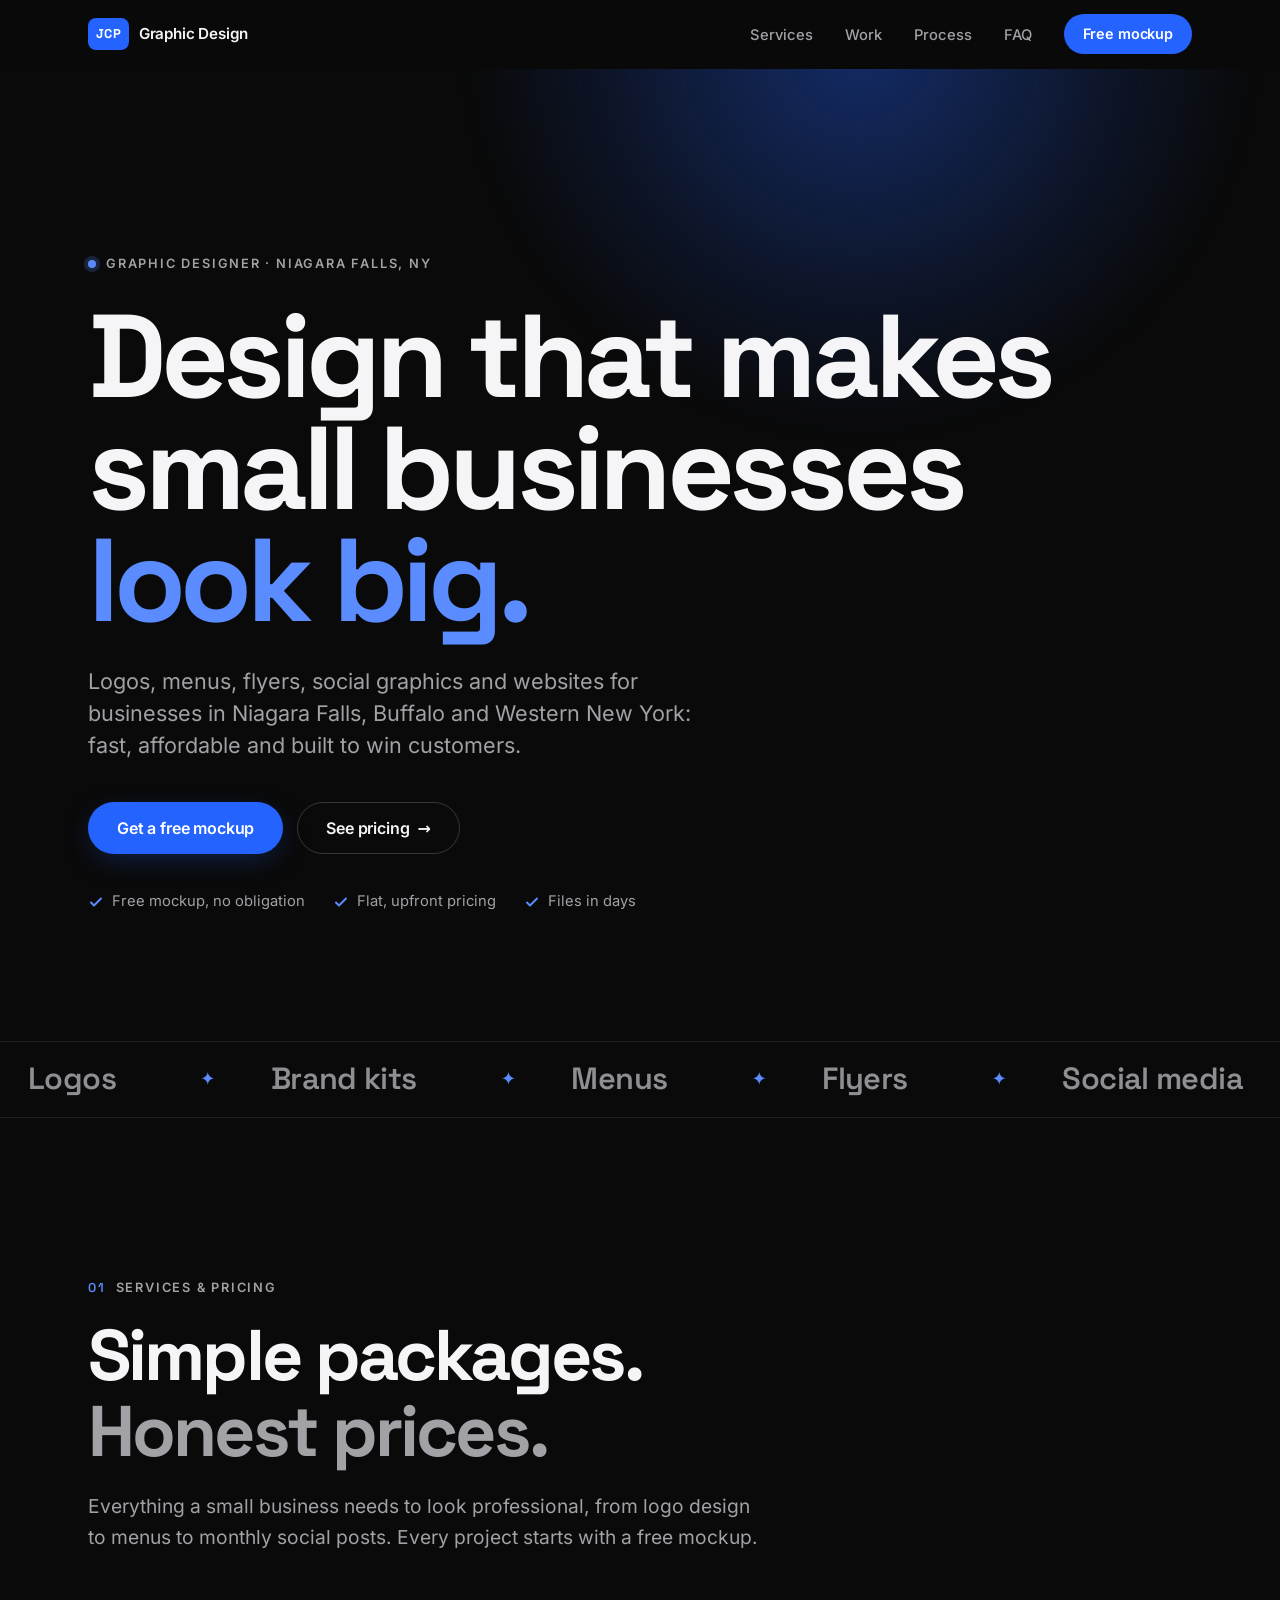
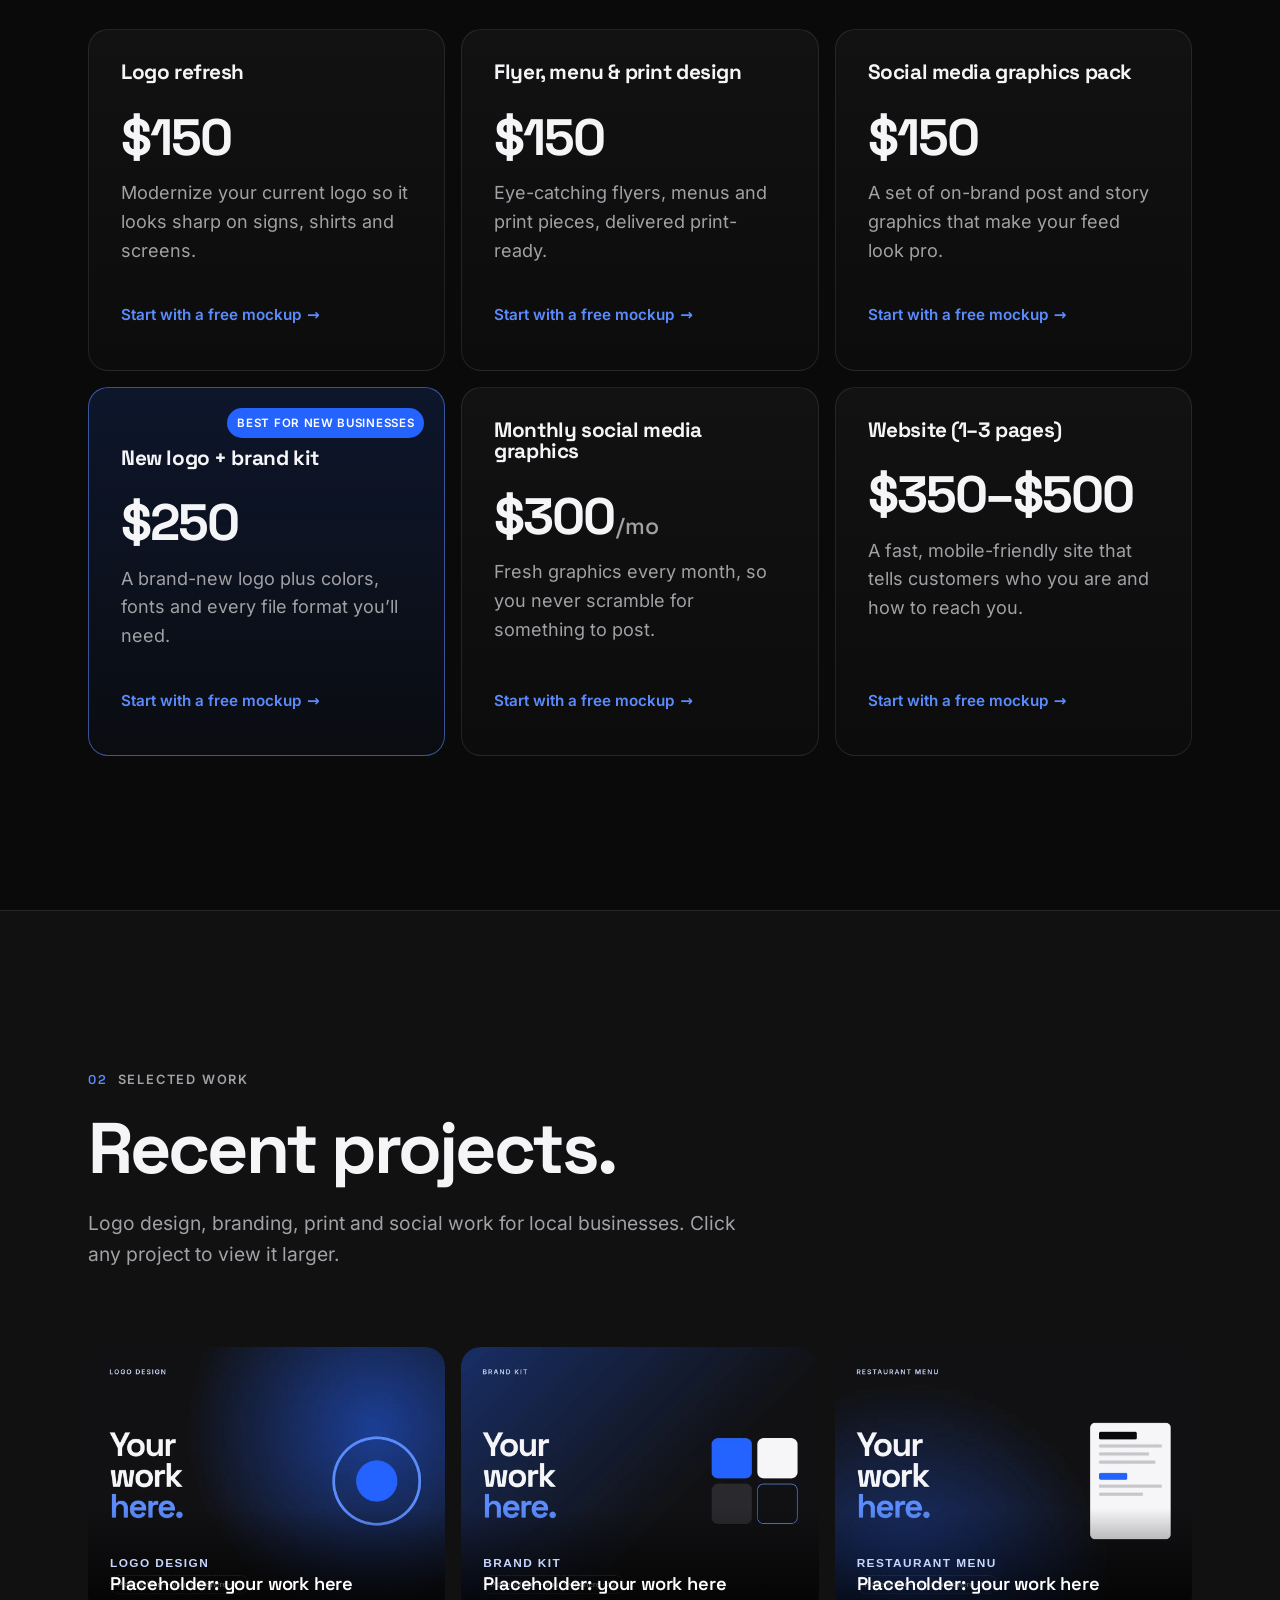
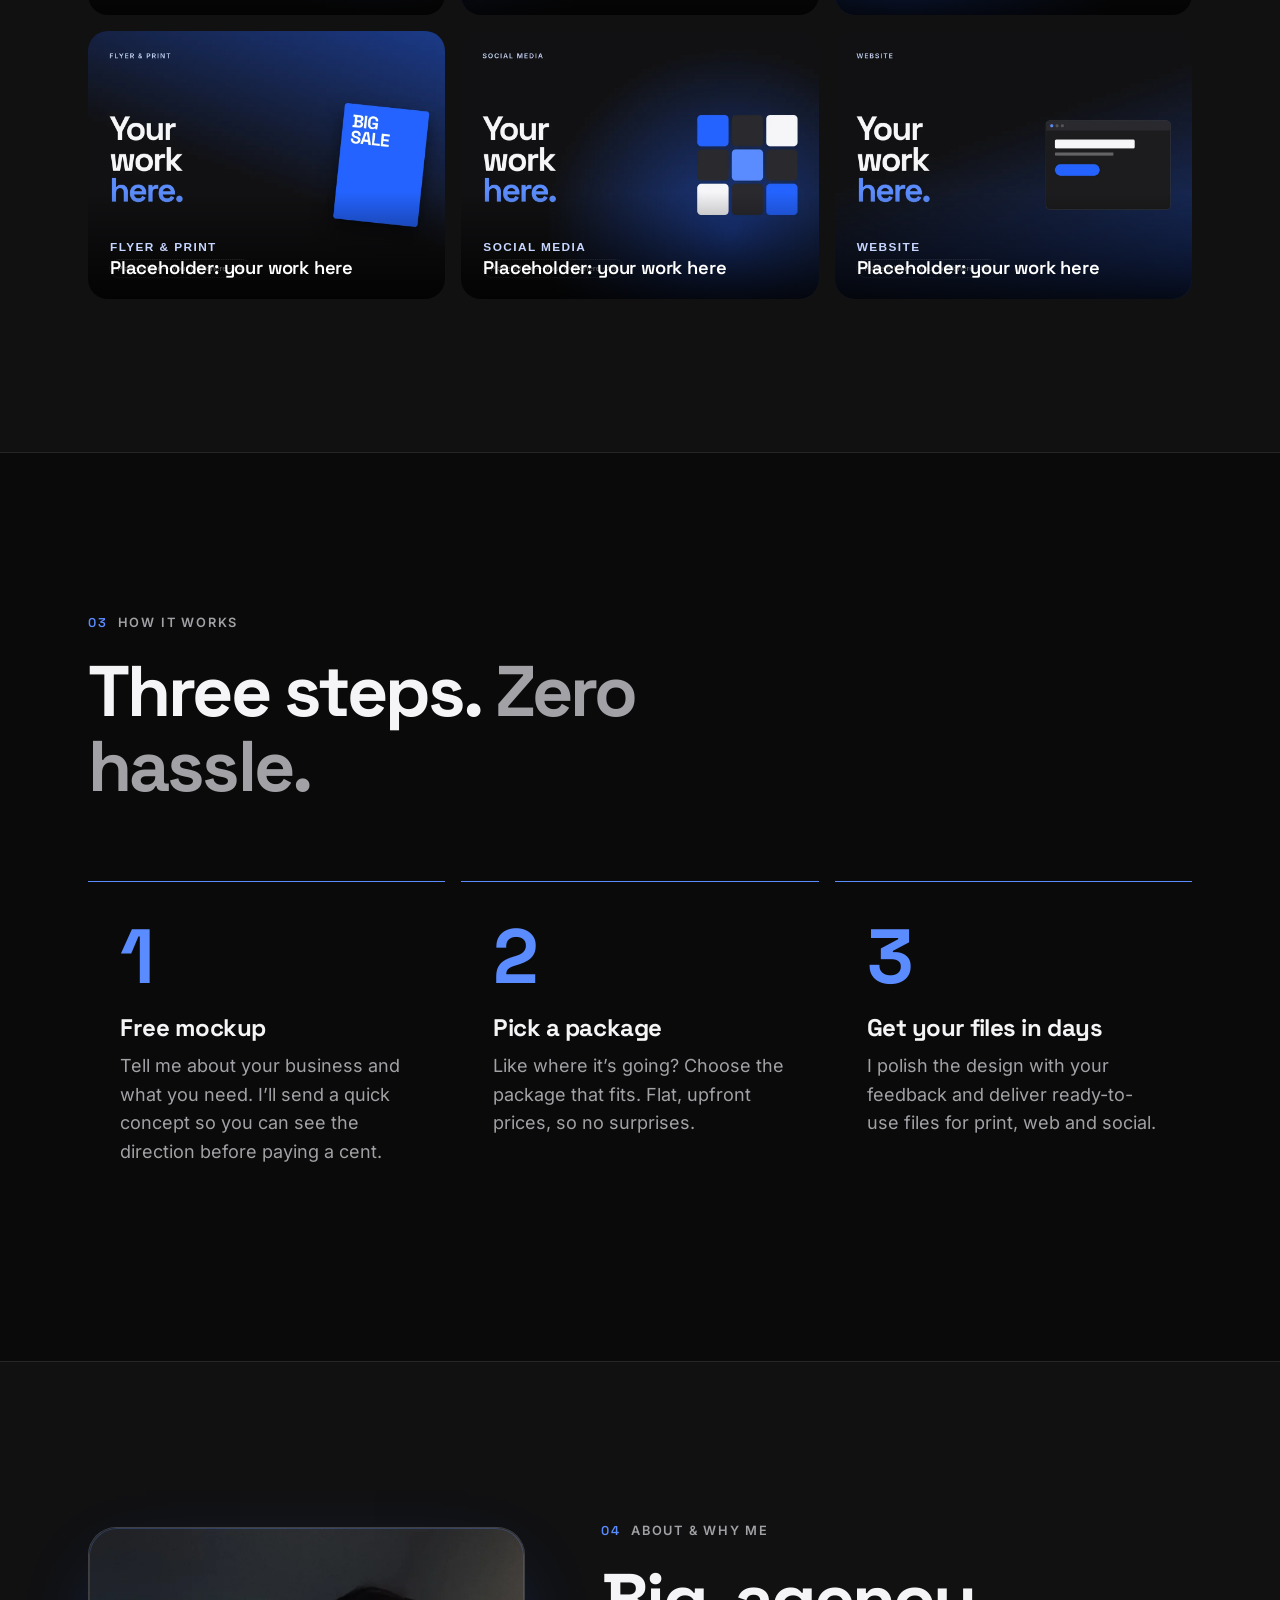
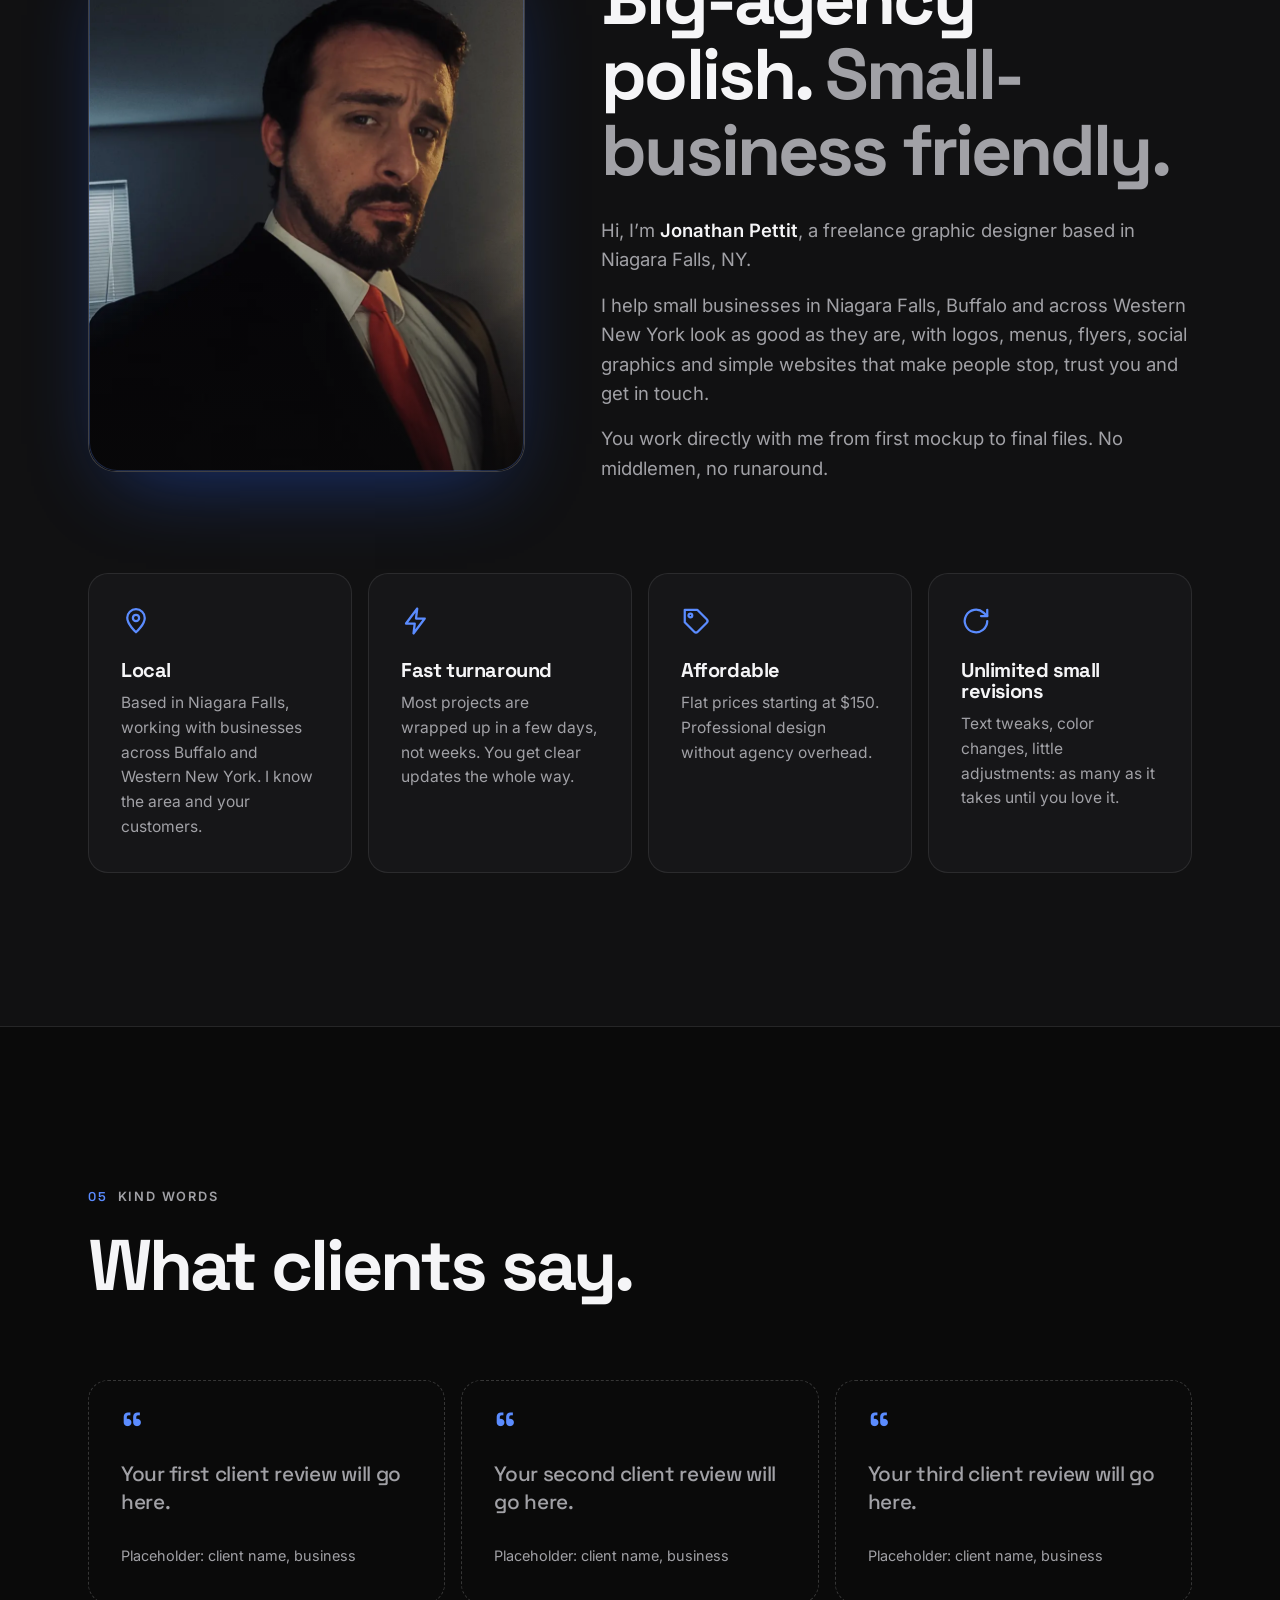
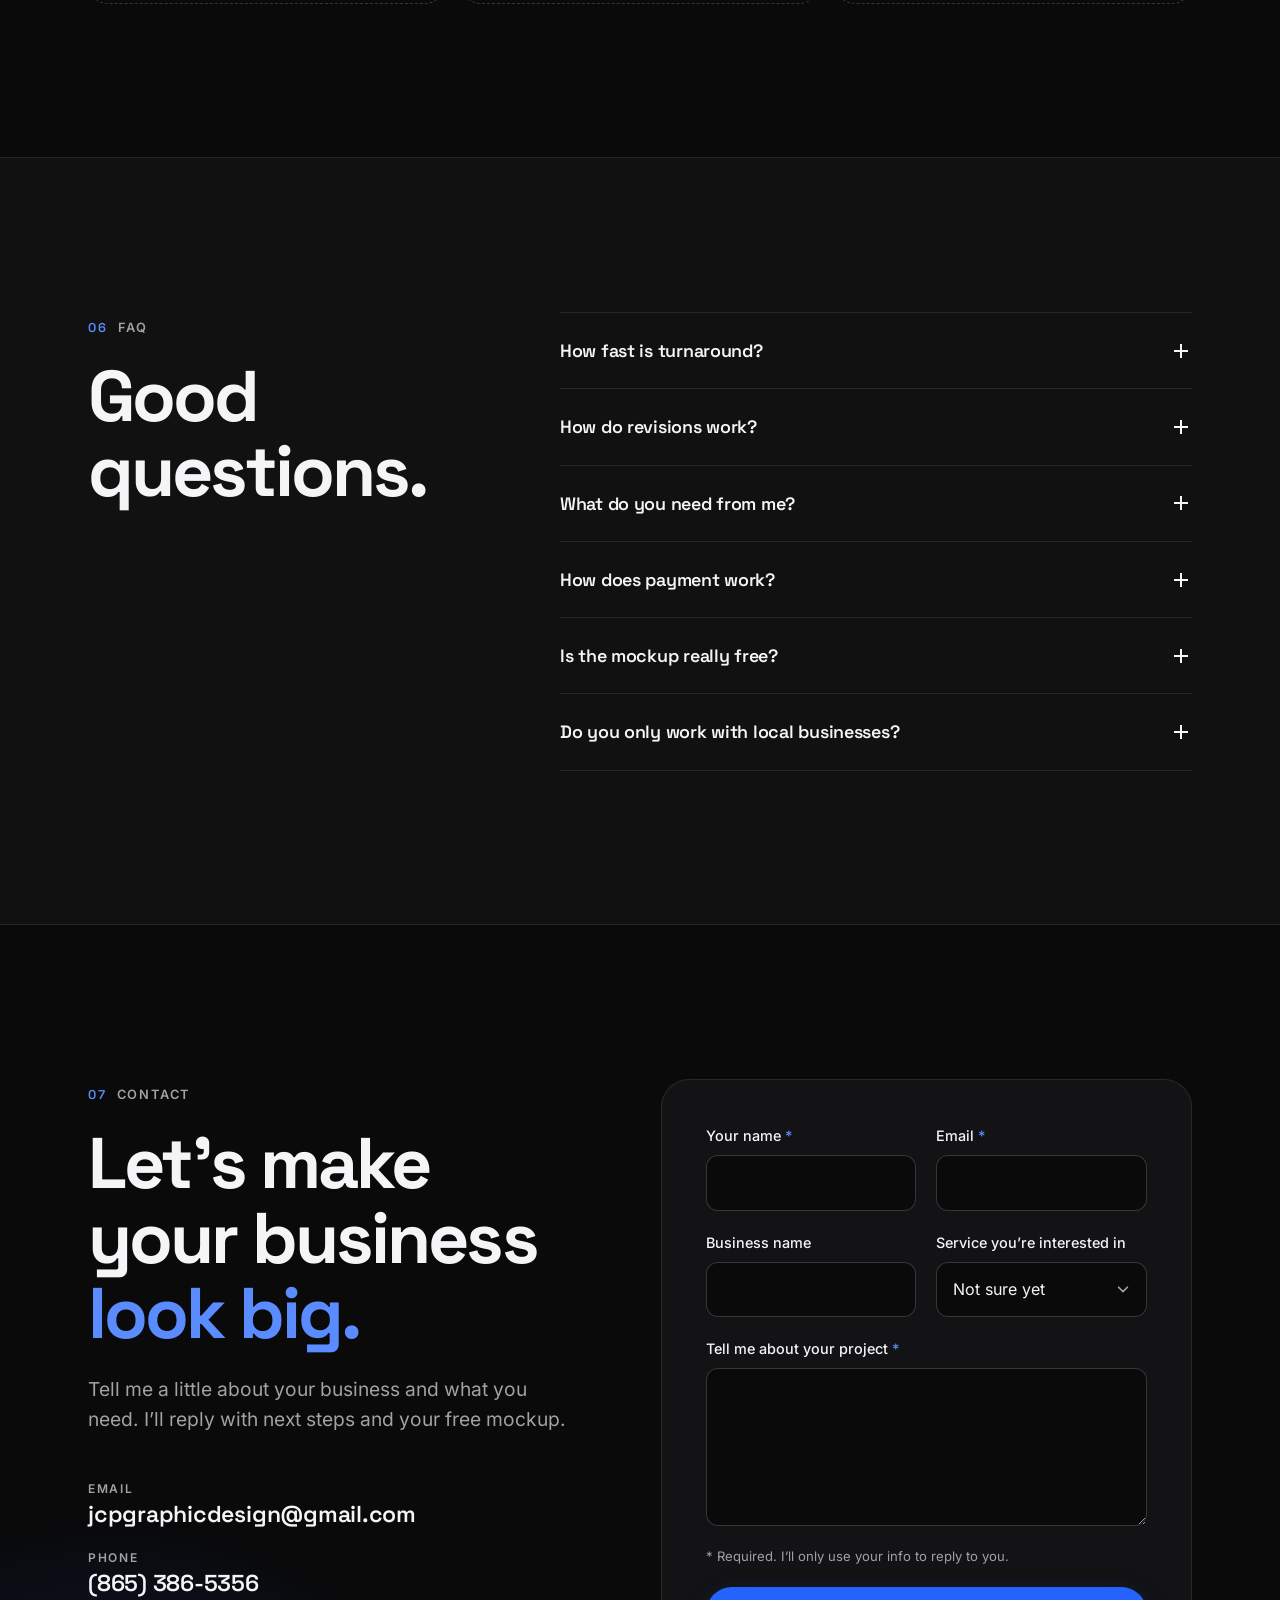
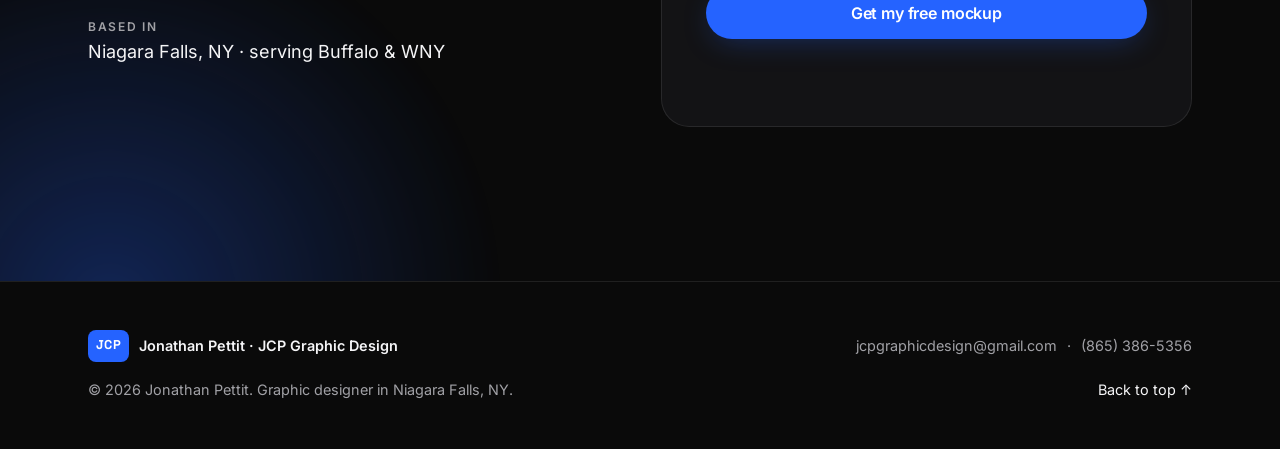
==== index.html @ df3920dd "Launch JCP Graphic Design one-page portfolio site" ====
<!doctype html>
<html lang="en">
<head>
  <meta charset="utf-8">
  <meta name="viewport" content="width=device-width, initial-scale=1">
  <title>JCP Graphic Design | Graphic Designer in Niagara Falls, NY &amp; Buffalo</title>
  <meta name="description" content="Jonathan Pettit is a freelance graphic designer in Niagara Falls, NY. Logo design, menus, flyers, social media graphics and websites for small businesses in Buffalo and Western New York. Free mockup.">
  <meta name="author" content="Jonathan Pettit">
  <meta name="theme-color" content="#0a0a0a">
  <meta name="color-scheme" content="dark">

  <!-- ============================================================
       SITE URL: every absolute URL below uses https://apnpapnu.github.io/jcp-design-site.
       Using a custom domain later? Replace it everywhere (no trailing slash), e.g.
       https://www.jcpdesign.com
       Quick way:  ./scripts/set-site-url.sh https://www.jcpdesign.com
       ============================================================ -->
  <link rel="canonical" href="https://apnpapnu.github.io/jcp-design-site/">

  <!-- Open Graph / social sharing -->
  <meta property="og:type" content="website">
  <meta property="og:site_name" content="JCP Graphic Design">
  <meta property="og:title" content="JCP Graphic Design | Design that makes small businesses look big">
  <meta property="og:description" content="Freelance graphic designer in Niagara Falls, NY. Logos, menus, flyers, social graphics and websites for Buffalo &amp; Western New York small businesses.">
  <meta property="og:url" content="https://apnpapnu.github.io/jcp-design-site/">
  <meta property="og:image" content="https://apnpapnu.github.io/jcp-design-site/images/og-image.png">
  <meta property="og:image:width" content="1200">
  <meta property="og:image:height" content="630">
  <meta property="og:image:alt" content="JCP Graphic Design: Design that makes small businesses look big. Niagara Falls, NY.">
  <meta property="og:locale" content="en_US">
  <meta name="twitter:card" content="summary_large_image">
  <meta name="twitter:title" content="JCP Graphic Design | Design that makes small businesses look big">
  <meta name="twitter:description" content="Freelance graphic designer in Niagara Falls, NY, serving Buffalo &amp; Western New York.">
  <meta name="twitter:image" content="https://apnpapnu.github.io/jcp-design-site/images/og-image.png">

  <!-- Icons -->
  <link rel="icon" href="images/icons/favicon.svg" type="image/svg+xml">
  <link rel="icon" href="images/icons/favicon-32.png" sizes="32x32" type="image/png">
  <link rel="apple-touch-icon" href="images/icons/apple-touch-icon.png">
  <link rel="manifest" href="site.webmanifest">

  <!-- Self-hosted fonts (no third-party requests) -->
  <link rel="preload" href="fonts/inter-latin-wght-normal.woff2" as="font" type="font/woff2" crossorigin>
  <link rel="preload" href="fonts/space-grotesk-latin-wght-normal.woff2" as="font" type="font/woff2" crossorigin>
  <link rel="stylesheet" href="css/styles.css">

  <!-- Structured data for Google (local business). No ratings/reviews are claimed. -->
  <script type="application/ld+json">
  {
    "@context": "https://schema.org",
    "@type": "ProfessionalService",
    "@id": "https://apnpapnu.github.io/jcp-design-site/#business",
    "name": "JCP Graphic Design",
    "description": "Freelance graphic design for small businesses: logo design, brand kits, menus, flyers, social media graphics and small websites.",
    "url": "https://apnpapnu.github.io/jcp-design-site/",
    "image": "https://apnpapnu.github.io/jcp-design-site/images/og-image.png",
    "logo": "https://apnpapnu.github.io/jcp-design-site/images/icons/icon-512.png",
    "email": "jcpgraphicdesign@gmail.com",
    "telephone": "+1-865-386-5356",
    "priceRange": "$150 - $500",
    "address": {
      "@type": "PostalAddress",
      "addressLocality": "Niagara Falls",
      "addressRegion": "NY",
      "addressCountry": "US"
    },
    "areaServed": [
      { "@type": "City", "name": "Niagara Falls, NY" },
      { "@type": "City", "name": "Buffalo, NY" },
      { "@type": "AdministrativeArea", "name": "Western New York" }
    ],
    "founder": { "@type": "Person", "name": "Jonathan Pettit" },
    "knowsAbout": ["Graphic design", "Logo design", "Brand identity", "Menu design", "Flyer design", "Social media graphics", "Web design"],
    "hasOfferCatalog": {
      "@type": "OfferCatalog",
      "name": "Design services",
      "itemListElement": [
        { "@type": "Offer", "itemOffered": { "@type": "Service", "name": "Logo refresh" }, "price": "150", "priceCurrency": "USD" },
        { "@type": "Offer", "itemOffered": { "@type": "Service", "name": "Flyer, menu or print design" }, "price": "150", "priceCurrency": "USD" },
        { "@type": "Offer", "itemOffered": { "@type": "Service", "name": "Social media graphics pack" }, "price": "150", "priceCurrency": "USD" },
        { "@type": "Offer", "itemOffered": { "@type": "Service", "name": "New logo + brand kit" }, "price": "250", "priceCurrency": "USD" },
        { "@type": "Offer", "itemOffered": { "@type": "Service", "name": "Monthly social media graphics" }, "price": "300", "priceCurrency": "USD" },
        { "@type": "Offer", "itemOffered": { "@type": "Service", "name": "Website (1-3 pages)" }, "priceSpecification": { "@type": "PriceSpecification", "minPrice": "350", "maxPrice": "500", "priceCurrency": "USD" } }
      ]
    }
  }
  </script>
  <script>document.documentElement.classList.add('js');</script>
</head>
<body>
  <a class="skip-link" href="#main">Skip to content</a>

  <!-- ===================== NAV ===================== -->
  <header class="nav" id="top">
    <div class="nav__inner container">
      <a class="nav__logo" href="#top" aria-label="JCP Graphic Design, back to top">
        <span class="nav__mark" aria-hidden="true">JCP</span>
        <span class="nav__name">Graphic Design</span>
      </a>
      <button class="nav__toggle" type="button" aria-expanded="false" aria-controls="nav-menu">
        <span class="sr-only">Menu</span>
        <span class="nav__bars" aria-hidden="true"></span>
      </button>
      <nav class="nav__menu" id="nav-menu" aria-label="Main">
        <ul>
          <li><a href="#services">Services</a></li>
          <li><a href="#work">Work</a></li>
          <li><a href="#process">Process</a></li>
          <li><a href="#faq">FAQ</a></li>
          <li><a class="btn btn--small" href="#contact">Free mockup</a></li>
        </ul>
      </nav>
    </div>
  </header>

  <main id="main">
    <!-- ===================== 1. HERO ===================== -->
    <section class="hero" aria-labelledby="hero-title">
      <div class="hero__glow" aria-hidden="true"></div>
      <div class="container hero__inner">
        <p class="eyebrow rise">Graphic designer &middot; Niagara Falls, NY</p>
        <h1 class="hero__title rise" id="hero-title">Design that makes small businesses <span class="accent">look&nbsp;big.</span></h1>
        <p class="hero__sub rise">Logos, menus, flyers, social graphics and websites for businesses in Niagara Falls, Buffalo and Western New York: fast, affordable and built to win customers.</p>
        <div class="hero__actions rise">
          <a class="btn btn--primary" href="#contact">Get a free mockup</a>
          <a class="btn btn--ghost" href="#services">See pricing <span aria-hidden="true">&rarr;</span></a>
        </div>
        <ul class="hero__facts rise" aria-label="Highlights">
          <li>Free mockup, no obligation</li>
          <li>Flat, upfront pricing</li>
          <li>Files in days</li>
        </ul>
      </div>
      <div class="ticker" aria-hidden="true">
        <div class="ticker__track">
          <span>Logos</span><span>Brand kits</span><span>Menus</span><span>Flyers</span><span>Social media</span><span>Websites</span><span>Print</span>
          <span>Logos</span><span>Brand kits</span><span>Menus</span><span>Flyers</span><span>Social media</span><span>Websites</span><span>Print</span>
        </div>
      </div>
    </section>

    <!-- ===================== 2. SERVICES & PRICING =====================
         EDIT PRICES HERE: each card has a <p class="card__price">. Change the
         number inside it. (Also update the matching "price" in the JSON-LD
         block in <head> if you want Google to see the new price.)
    ================================================================== -->
    <section class="section" id="services" aria-labelledby="services-title">
      <div class="container">
        <header class="section__head reveal">
          <p class="eyebrow"><span class="num">01</span> Services &amp; pricing</p>
          <h2 class="section__title" id="services-title">Simple packages. <span class="muted">Honest prices.</span></h2>
          <p class="section__lead">Everything a small business needs to look professional, from logo design to menus to monthly social posts. Every project starts with a free mockup.</p>
        </header>

        <ul class="cards" role="list">
          <li class="card reveal">
            <h3 class="card__title">Logo refresh</h3>
            <p class="card__price">$150</p>
            <p class="card__desc">Modernize your current logo so it looks sharp on signs, shirts and screens.</p>
            <a class="card__link" href="#contact" data-service="Logo refresh">Start with a free mockup <span aria-hidden="true">&rarr;</span></a>
          </li>
          <li class="card reveal">
            <h3 class="card__title">Flyer, menu &amp; print design</h3>
            <p class="card__price">$150</p>
            <p class="card__desc">Eye-catching flyers, menus and print pieces, delivered print-ready.</p>
            <a class="card__link" href="#contact" data-service="Flyer / menu / print design">Start with a free mockup <span aria-hidden="true">&rarr;</span></a>
          </li>
          <li class="card reveal">
            <h3 class="card__title">Social media graphics pack</h3>
            <p class="card__price">$150</p>
            <p class="card__desc">A set of on-brand post and story graphics that make your feed look pro.</p>
            <a class="card__link" href="#contact" data-service="Social media graphics pack">Start with a free mockup <span aria-hidden="true">&rarr;</span></a>
          </li>
          <li class="card card--feature reveal">
            <p class="card__tag">Best for new businesses</p>
            <h3 class="card__title">New logo + brand kit</h3>
            <p class="card__price">$250</p>
            <p class="card__desc">A brand-new logo plus colors, fonts and every file format you&rsquo;ll need.</p>
            <a class="card__link" href="#contact" data-service="New logo + brand kit">Start with a free mockup <span aria-hidden="true">&rarr;</span></a>
          </li>
          <li class="card reveal">
            <h3 class="card__title">Monthly social media graphics</h3>
            <p class="card__price">$300<span class="card__unit">/mo</span></p>
            <p class="card__desc">Fresh graphics every month, so you never scramble for something to post.</p>
            <a class="card__link" href="#contact" data-service="Monthly social media graphics">Start with a free mockup <span aria-hidden="true">&rarr;</span></a>
          </li>
          <li class="card reveal">
            <h3 class="card__title">Website (1&ndash;3 pages)</h3>
            <p class="card__price">$350&ndash;$500</p>
            <p class="card__desc">A fast, mobile-friendly site that tells customers who you are and how to reach you.</p>
            <a class="card__link" href="#contact" data-service="Website (1-3 pages)">Start with a free mockup <span aria-hidden="true">&rarr;</span></a>
          </li>
        </ul>
      </div>
    </section>

    <!-- ===================== 3. PORTFOLIO =====================
         The grid is built from ONE list: js/portfolio.js
         Put image files in images/portfolio/ and edit that list.
    ========================================================== -->
    <section class="section section--alt" id="work" aria-labelledby="work-title">
      <div class="container">
        <header class="section__head reveal">
          <p class="eyebrow"><span class="num">02</span> Selected work</p>
          <h2 class="section__title" id="work-title">Recent projects.</h2>
          <p class="section__lead">Logo design, branding, print and social work for local businesses. Click any project to view it larger.</p>
        </header>
        <ul class="gallery" id="gallery" role="list" aria-label="Portfolio"></ul>
        <noscript>
          <p class="noscript-note">The gallery needs JavaScript to load. Email <a href="mailto:jcpgraphicdesign@gmail.com">jcpgraphicdesign@gmail.com</a> and I&rsquo;ll send samples directly.</p>
        </noscript>
      </div>

      <!-- Lightbox (opened by js/main.js) -->
      <dialog class="lightbox" id="lightbox" aria-labelledby="lightbox-caption">
        <div class="lightbox__inner">
          <figure class="lightbox__figure">
            <img class="lightbox__img" id="lightbox-img" src="[data-uri]" alt="" width="1200" height="900">
            <figcaption class="lightbox__caption" id="lightbox-caption"></figcaption>
          </figure>
          <button class="lightbox__btn lightbox__close" type="button" aria-label="Close image viewer">&times;</button>
          <button class="lightbox__btn lightbox__prev" type="button" aria-label="Previous project">&larr;</button>
          <button class="lightbox__btn lightbox__next" type="button" aria-label="Next project">&rarr;</button>
        </div>
      </dialog>
    </section>

    <!-- ===================== 4. HOW IT WORKS ===================== -->
    <section class="section" id="process" aria-labelledby="process-title">
      <div class="container">
        <header class="section__head reveal">
          <p class="eyebrow"><span class="num">03</span> How it works</p>
          <h2 class="section__title" id="process-title">Three steps. <span class="muted">Zero hassle.</span></h2>
        </header>
        <ol class="steps" role="list">
          <li class="step reveal">
            <span class="step__num" aria-hidden="true">1</span>
            <h3 class="step__title">Free mockup</h3>
            <p>Tell me about your business and what you need. I&rsquo;ll send a quick concept so you can see the direction before paying a cent.</p>
          </li>
          <li class="step reveal">
            <span class="step__num" aria-hidden="true">2</span>
            <h3 class="step__title">Pick a package</h3>
            <p>Like where it&rsquo;s going? Choose the package that fits. Flat, upfront prices, so no surprises.</p>
          </li>
          <li class="step reveal">
            <span class="step__num" aria-hidden="true">3</span>
            <h3 class="step__title">Get your files in days</h3>
            <p>I polish the design with your feedback and deliver ready-to-use files for print, web and social.</p>
          </li>
        </ol>
      </div>
    </section>

    <!-- ===================== 5. WHY ME ===================== -->
    <section class="section section--alt" id="why" aria-labelledby="why-title">
      <div class="container why">
        <!-- ABOUT: portrait lives in images/about/ (webp + jpg fallback). -->
        <div class="about">
          <figure class="about__photo reveal">
            <picture>
              <source srcset="images/about/jonathan-pettit.webp" type="image/webp">
              <img src="images/about/jonathan-pettit.jpg" alt="Jonathan Pettit, graphic designer in Niagara Falls, NY" width="880" height="1100" loading="lazy" decoding="async">
            </picture>
          </figure>
          <div class="about__text">
            <header class="section__head reveal">
              <p class="eyebrow"><span class="num">04</span> About &amp; why me</p>
              <h2 class="section__title" id="why-title">Big-agency polish. <span class="muted">Small-business friendly.</span></h2>
            </header>
            <div class="about__copy reveal">
              <p>Hi, I&rsquo;m <strong>Jonathan Pettit</strong>, a freelance graphic designer based in Niagara Falls, NY.</p>
              <p>I help small businesses in Niagara Falls, Buffalo and across Western New York look as good as they are, with logos, menus, flyers, social graphics and simple websites that make people stop, trust you and get in touch.</p>
              <p>You work directly with me from first mockup to final files. No middlemen, no runaround.</p>
            </div>
          </div>
        </div>
        <ul class="features" role="list">
          <li class="feature reveal">
            <svg class="feature__icon" viewBox="0 0 24 24" aria-hidden="true"><path d="M12 21s-7-6.2-7-11.5A7 7 0 0 1 19 9.5C19 14.8 12 21 12 21Z"/><circle cx="12" cy="9.5" r="2.5"/></svg>
            <h3>Local</h3>
            <p>Based in Niagara Falls, working with businesses across Buffalo and Western New York. I know the area and your customers.</p>
          </li>
          <li class="feature reveal">
            <svg class="feature__icon" viewBox="0 0 24 24" aria-hidden="true"><path d="M13 2 4 14h7l-1 8 9-12h-7l1-8Z"/></svg>
            <h3>Fast turnaround</h3>
            <p>Most projects are wrapped up in a few days, not weeks. You get clear updates the whole way.</p>
          </li>
          <li class="feature reveal">
            <svg class="feature__icon" viewBox="0 0 24 24" aria-hidden="true"><path d="M20.6 13.4 13.4 20.6a2 2 0 0 1-2.8 0L3 13V3h10l7.6 7.6a2 2 0 0 1 0 2.8Z"/><circle cx="7.5" cy="7.5" r="1.5"/></svg>
            <h3>Affordable</h3>
            <p>Flat prices starting at $150. Professional design without agency overhead.</p>
          </li>
          <li class="feature reveal">
            <svg class="feature__icon" viewBox="0 0 24 24" aria-hidden="true"><path d="M21 12a9 9 0 1 1-3-6.7L21 8"/><path d="M21 3v5h-5"/></svg>
            <h3>Unlimited small revisions</h3>
            <p>Text tweaks, color changes, little adjustments: as many as it takes until you love it.</p>
          </li>
        </ul>
      </div>
    </section>

    <!-- ===================== 6. TESTIMONIALS =====================
         PLACEHOLDERS ONLY. Replace each card's text and name with a REAL
         client review (with their permission). Never use made-up reviews.
         To HIDE this whole section until you have real reviews, add the
         word  hidden  to the <section> tag, like:  <section hidden class=...
    ============================================================== -->
    <section class="section" id="testimonials" aria-labelledby="testimonials-title">
      <div class="container">
        <header class="section__head reveal">
          <p class="eyebrow"><span class="num">05</span> Kind words</p>
          <h2 class="section__title" id="testimonials-title">What clients say.</h2>
        </header>
        <ul class="quotes" role="list">
          <li class="quote quote--placeholder reveal">
            <blockquote><p>Your first client review will go here.</p></blockquote>
            <p class="quote__by">Placeholder: client name, business</p>
          </li>
          <li class="quote quote--placeholder reveal">
            <blockquote><p>Your second client review will go here.</p></blockquote>
            <p class="quote__by">Placeholder: client name, business</p>
          </li>
          <li class="quote quote--placeholder reveal">
            <blockquote><p>Your third client review will go here.</p></blockquote>
            <p class="quote__by">Placeholder: client name, business</p>
          </li>
        </ul>
      </div>
    </section>

    <!-- ===================== 7. FAQ ===================== -->
    <section class="section section--alt" id="faq" aria-labelledby="faq-title">
      <div class="container faq">
        <header class="section__head reveal">
          <p class="eyebrow"><span class="num">06</span> FAQ</p>
          <h2 class="section__title" id="faq-title">Good questions.</h2>
        </header>
        <div class="faq__list reveal">
          <details>
            <summary>How fast is turnaround?</summary>
            <p>Most projects are delivered within a few days of you approving the mockup. Bigger projects like websites take a little longer, and you&rsquo;ll get a clear timeline before we start. Have a deadline? Tell me up front.</p>
          </details>
          <details>
            <summary>How do revisions work?</summary>
            <p>Small revisions are unlimited: text edits, color tweaks, swapping a photo, nudging the layout. We keep refining until you&rsquo;re happy. If you decide to go in a completely new direction, we&rsquo;ll talk it through first.</p>
          </details>
          <details>
            <summary>What do you need from me?</summary>
            <p>Your business name, what the design is for, and any text or info that should appear. If you have them, send your current logo, photos, colors you like and a few examples of designs you admire. Don&rsquo;t have much? No problem. I&rsquo;ll guide you.</p>
          </details>
          <details>
            <summary>How does payment work?</summary>
            <p>Prices are flat and agreed before work begins. Typically there&rsquo;s a deposit to get started and the balance is due on delivery, payable through common methods. We&rsquo;ll confirm the details together before anything starts.</p>
          </details>
          <details>
            <summary>Is the mockup really free?</summary>
            <p>Yes. Tell me about your project and I&rsquo;ll put together a quick concept so you can see the direction. There&rsquo;s no obligation to continue.</p>
          </details>
          <details>
            <summary>Do you only work with local businesses?</summary>
            <p>I&rsquo;m based in Niagara Falls, NY and love working with businesses in Niagara Falls, Buffalo and across Western New York. I also work with clients anywhere, remotely.</p>
          </details>
        </div>
      </div>
    </section>

    <!-- ===================== 8. CONTACT =====================
         FORM SETTINGS: the form posts to the URL in action="...".
         - Current: FormSubmit (free). Emails go to jcpgraphicdesign@gmail.com.
         - To switch to Web3Forms: set action="https://api.web3forms.com/submit"
           and fill in the access_key hidden field below. See README.md.
    ======================================================== -->
    <section class="section contact" id="contact" aria-labelledby="contact-title">
      <div class="hero__glow hero__glow--contact" aria-hidden="true"></div>
      <div class="container contact__grid">
        <div class="contact__intro reveal">
          <p class="eyebrow"><span class="num">07</span> Contact</p>
          <h2 class="section__title" id="contact-title">Let&rsquo;s make your business <span class="accent">look big.</span></h2>
          <p class="section__lead">Tell me a little about your business and what you need. I&rsquo;ll reply with next steps and your free mockup.</p>
          <ul class="contact__direct" role="list">
            <li><span class="contact__label">Email</span><a href="mailto:jcpgraphicdesign@gmail.com?subject=Free%20mockup%20request">jcpgraphicdesign@gmail.com</a></li>
            <li><span class="contact__label">Phone</span><a href="tel:+18653865356">(865) 386-5356</a></li>
            <li><span class="contact__label">Based in</span><span>Niagara Falls, NY &middot; serving Buffalo &amp; WNY</span></li>
          </ul>
        </div>

        <form class="form reveal" id="contact-form" action="https://formsubmit.co/jcpgraphicdesign@gmail.com" method="POST" novalidate>
          <!-- Service settings (hidden). -->
          <input type="hidden" name="_subject" value="New free mockup request from your website">
          <input type="hidden" name="_template" value="table">
          <input type="hidden" name="_next" value="https://apnpapnu.github.io/jcp-design-site/thanks.html">
          <!-- Web3Forms only: paste your access key here and change action (see README). Leave empty for FormSubmit. -->
          <input type="hidden" name="access_key" value="">
          <!-- Honeypot: real people never see or fill this. Bots do, and get ignored. -->
          <div class="hp" aria-hidden="true">
            <label for="f-hp">Leave this field empty</label>
            <input type="text" id="f-hp" name="_honey" tabindex="-1" autocomplete="off">
          </div>

          <div class="form__row">
            <div class="field">
              <label for="f-name">Your name <span class="req" aria-hidden="true">*</span></label>
              <input id="f-name" name="name" type="text" autocomplete="name" required>
            </div>
            <div class="field">
              <label for="f-email">Email <span class="req" aria-hidden="true">*</span></label>
              <input id="f-email" name="email" type="email" autocomplete="email" required>
            </div>
          </div>
          <div class="form__row">
            <div class="field">
              <label for="f-business">Business name</label>
              <input id="f-business" name="business" type="text" autocomplete="organization">
            </div>
            <div class="field">
              <label for="f-service">Service you&rsquo;re interested in</label>
              <select id="f-service" name="service">
                <option value="Not sure yet">Not sure yet</option>
                <option value="Logo refresh">Logo refresh ($150)</option>
                <option value="Flyer / menu / print design">Flyer / menu / print design ($150)</option>
                <option value="Social media graphics pack">Social media graphics pack ($150)</option>
                <option value="New logo + brand kit">New logo + brand kit ($250)</option>
                <option value="Monthly social media graphics">Monthly social media graphics ($300/mo)</option>
                <option value="Website (1-3 pages)">Website, 1&ndash;3 pages ($350&ndash;$500)</option>
              </select>
            </div>
          </div>
          <div class="field">
            <label for="f-message">Tell me about your project <span class="req" aria-hidden="true">*</span></label>
            <textarea id="f-message" name="message" rows="5" required></textarea>
          </div>
          <p class="form__note"><span aria-hidden="true">*</span> Required. I&rsquo;ll only use your info to reply to you.</p>
          <button class="btn btn--primary btn--block" type="submit">Get my free mockup</button>
          <p class="form__status" id="form-status" role="status" aria-live="polite"></p>
        </form>
      </div>
    </section>
  </main>

  <!-- ===================== 9. FOOTER ===================== -->
  <footer class="footer">
    <div class="container footer__inner">
      <p class="footer__brand"><span class="nav__mark" aria-hidden="true">JCP</span> Jonathan Pettit &middot; JCP Graphic Design</p>
      <p class="footer__meta">
        <a href="mailto:jcpgraphicdesign@gmail.com">jcpgraphicdesign@gmail.com</a>
        <span aria-hidden="true">&middot;</span>
        <a href="tel:+18653865356">(865) 386-5356</a>
      </p>
      <p class="footer__copy">&copy; <span id="year">2026</span> Jonathan Pettit. Graphic designer in Niagara Falls, NY.</p>
      <a class="footer__top" href="#top">Back to top <span aria-hidden="true">&uarr;</span></a>
    </div>
  </footer>

  <script src="js/portfolio.js" defer></script>
  <script src="js/main.js" defer></script>
</body>
</html>
---- css/styles.css ----
/* =========================================================
   JCP Graphic Design: styles
   Colors live in :root below. Change --accent to rebrand.
   ========================================================= */
@font-face {
  font-family: "Inter";
  src: url("../fonts/inter-latin-wght-normal.woff2") format("woff2");
  font-weight: 100 900;
  font-style: normal;
  font-display: swap;
}
@font-face {
  font-family: "Space Grotesk";
  src: url("../fonts/space-grotesk-latin-wght-normal.woff2") format("woff2");
  font-weight: 300 700;
  font-style: normal;
  font-display: swap;
}

:root {
  --bg: #0a0a0a;
  --bg-2: #111112;
  --surface: #161618;
  --line: rgba(255, 255, 255, 0.09);
  --line-strong: rgba(255, 255, 255, 0.18);
  --text: #f5f5f7;
  --muted: #a1a1a6;          /* 7.6:1 on --bg */
  --accent: #2563ff;         /* buttons & fills (white text = 4.9:1) */
  --accent-text: #5b8cff;    /* accent used as TEXT on dark (6.3:1) */
  --accent-glow: rgba(37, 99, 255, 0.35);
  --radius: 20px;
  --radius-sm: 12px;
  --container: 1200px;
  --pad: clamp(20px, 5vw, 48px);
  --section: clamp(88px, 12vw, 168px);
  --font-body: "Inter", system-ui, -apple-system, "Segoe UI", Roboto, Arial, sans-serif;
  --font-display: "Space Grotesk", "Inter", system-ui, sans-serif;
  --ease: cubic-bezier(0.22, 1, 0.36, 1);
}

*, *::before, *::after { box-sizing: border-box; }
html { scroll-behavior: smooth; -webkit-text-size-adjust: 100%; scroll-padding-top: 80px; }
body {
  margin: 0;
  background: var(--bg);
  color: var(--text);
  font-family: var(--font-body);
  font-size: clamp(16px, 1.05vw + 10px, 18px);
  line-height: 1.6;
  -webkit-font-smoothing: antialiased;
  -moz-osx-font-smoothing: grayscale;
  text-rendering: optimizeLegibility;
}
img, svg { display: block; max-width: 100%; height: auto; }
a { color: inherit; }
h1, h2, h3 { font-family: var(--font-display); line-height: 1.05; letter-spacing: -0.03em; margin: 0; font-weight: 700; }
p { margin: 0; }
ul, ol { margin: 0; padding: 0; list-style: none; }
::selection { background: var(--accent); color: #fff; }

.container { width: 100%; max-width: var(--container); margin-inline: auto; padding-inline: var(--pad); }
.sr-only { position: absolute; width: 1px; height: 1px; padding: 0; margin: -1px; overflow: hidden; clip: rect(0 0 0 0); white-space: nowrap; border: 0; }
.accent { color: var(--accent-text); }
.muted { color: var(--muted); }

/* Focus: clearly visible for keyboard users */
:focus-visible { outline: 2px solid var(--accent-text); outline-offset: 3px; border-radius: 6px; }

.skip-link {
  position: absolute; left: 16px; top: -60px; z-index: 100;
  background: var(--accent); color: #fff; padding: 10px 16px; border-radius: 10px;
  font-weight: 600; text-decoration: none; transition: top .2s;
}
.skip-link:focus { top: 16px; }

/* ---------- Buttons ---------- */
.btn {
  --h: 52px;
  display: inline-flex; align-items: center; justify-content: center; gap: .5em;
  min-height: var(--h); padding: 0 28px; border-radius: 999px;
  font: 600 1rem/1 var(--font-body); text-decoration: none; letter-spacing: -0.01em;
  border: 1px solid transparent; cursor: pointer;
  transition: transform .35s var(--ease), background-color .25s, border-color .25s, box-shadow .35s var(--ease), color .25s;
}
.btn--primary { background: var(--accent); color: #fff; box-shadow: 0 8px 30px -8px var(--accent-glow); }
.btn--primary:hover { transform: translateY(-2px); box-shadow: 0 14px 40px -8px rgba(37, 99, 255, .6); background: #1d55f0; }
.btn--ghost { color: var(--text); border-color: var(--line-strong); }
.btn--ghost:hover { border-color: var(--text); transform: translateY(-2px); }
.btn--small { --h: 40px; padding: 0 18px; font-size: .9rem; background: var(--accent); color: #fff; }
.btn--small:hover { background: #1d55f0; }
.btn--block { width: 100%; }
.btn[disabled] { opacity: .6; cursor: progress; transform: none; }

/* ---------- Nav ---------- */
.nav {
  position: sticky; top: 0; z-index: 50;
  background: rgba(10, 10, 10, 0.72);
  -webkit-backdrop-filter: saturate(180%) blur(18px);
  backdrop-filter: saturate(180%) blur(18px);
  border-bottom: 1px solid transparent;
  transition: border-color .3s;
}
.nav.is-scrolled { border-bottom-color: var(--line); }
.nav__inner { display: flex; align-items: center; justify-content: space-between; height: 68px; }
.nav__logo { display: inline-flex; align-items: center; gap: 10px; text-decoration: none; font-weight: 600; letter-spacing: -0.01em; }
.nav__mark {
  display: inline-grid; place-items: center; height: 32px; padding: 0 8px; border-radius: 8px;
  background: var(--accent); color: #fff; font: 700 .8rem/1 var(--font-display); letter-spacing: 0.02em;
}
.nav__name { font-size: .95rem; }
.nav__menu ul { display: flex; align-items: center; gap: 32px; }
.nav__menu a:not(.btn) {
  text-decoration: none; color: var(--muted); font-size: .92rem; font-weight: 500;
  transition: color .2s;
}
.nav__menu a:not(.btn):hover { color: var(--text); }
.nav__toggle { display: none; }

@media (max-width: 760px) {
  .nav__toggle {
    display: inline-grid; place-items: center; width: 44px; height: 44px; margin-right: -10px;
    background: none; border: 0; color: var(--text); cursor: pointer; border-radius: 10px;
  }
  .nav__bars, .nav__bars::before, .nav__bars::after {
    display: block; width: 22px; height: 2px; background: currentColor; border-radius: 2px;
    transition: transform .3s var(--ease), opacity .2s;
  }
  .nav__bars { position: relative; }
  .nav__bars::before, .nav__bars::after { content: ""; position: absolute; left: 0; }
  .nav__bars::before { top: -7px; }
  .nav__bars::after { top: 7px; }
  .nav__toggle[aria-expanded="true"] .nav__bars { background: transparent; }
  .nav__toggle[aria-expanded="true"] .nav__bars::before { transform: translateY(7px) rotate(45deg); }
  .nav__toggle[aria-expanded="true"] .nav__bars::after { transform: translateY(-7px) rotate(-45deg); }

  .nav__menu {
    position: fixed; inset: 68px 0 auto 0; background: rgba(10,10,10,.97);
    border-bottom: 1px solid var(--line); padding: 8px var(--pad) 28px;
    visibility: hidden; opacity: 0; transform: translateY(-8px);
    transition: opacity .25s, transform .3s var(--ease), visibility 0s .3s;
  }
  .nav__menu.is-open { visibility: visible; opacity: 1; transform: none; transition: opacity .25s, transform .3s var(--ease); }
  .nav__menu ul { flex-direction: column; align-items: stretch; gap: 0; }
  .nav__menu li a:not(.btn) { display: block; padding: 16px 0; font-size: 1.25rem; color: var(--text); border-bottom: 1px solid var(--line); }
  .nav__menu li .btn { margin-top: 20px; width: 100%; --h: 52px; font-size: 1rem; }
}
/* Without JS the toggle can't work, so show the menu inline */
html:not(.js) .nav__toggle { display: none; }
@media (max-width: 760px) {
  html:not(.js) .nav__menu { position: static; visibility: visible; opacity: 1; transform: none; background: none; border: 0; padding: 0; }
  html:not(.js) .nav__menu ul { flex-direction: row; gap: 14px; }
  html:not(.js) .nav__menu li a:not(.btn) { padding: 0; font-size: .85rem; border: 0; }
  html:not(.js) .nav__menu li .btn, html:not(.js) .nav__name { display: none; }
}

/* ---------- Hero ---------- */
.hero { position: relative; overflow: hidden; padding: clamp(72px, 14vw, 180px) 0 0; isolation: isolate; }
.hero__glow {
  position: absolute; z-index: -1; pointer-events: none;
  width: min(1100px, 140vw); aspect-ratio: 1; left: 50%; top: -55%;
  transform: translateX(-30%);
  background: radial-gradient(closest-side, rgba(37,99,255,.38), rgba(37,99,255,.08) 55%, transparent 72%);
  filter: blur(10px);
}
.hero__inner { position: relative; }
.eyebrow {
  display: inline-flex; align-items: center; gap: 10px;
  font-size: .8rem; font-weight: 600; letter-spacing: .14em; text-transform: uppercase; color: var(--muted);
}
.eyebrow .num { color: var(--accent-text); font-family: var(--font-display); }
.hero .eyebrow::before { content: ""; width: 8px; height: 8px; border-radius: 50%; background: var(--accent-text); box-shadow: 0 0 0 4px rgba(91,140,255,.2); }
.hero__title {
  margin-top: 24px; max-width: 13ch;
  font-size: clamp(3rem, 9.2vw, 8.4rem); line-height: .95; letter-spacing: -0.045em;
}
.hero__sub { margin-top: 28px; max-width: 46ch; font-size: clamp(1.05rem, 1.4vw + .5rem, 1.35rem); color: var(--muted); line-height: 1.5; }
.hero__actions { display: flex; flex-wrap: wrap; gap: 14px; margin-top: 40px; }
.hero__facts { display: flex; flex-wrap: wrap; gap: 10px 28px; margin-top: 36px; color: var(--muted); font-size: .92rem; }
.hero__facts li { display: inline-flex; align-items: center; gap: 8px; }
.hero__facts li::before {
  content: ""; width: 16px; height: 16px; flex: none;
  background: no-repeat center/contain url("data:image/svg+xml,%3Csvg xmlns='http://www.w3.org/2000/svg' viewBox='0 0 16 16'%3E%3Cpath d='M3 8.5l3 3 7-7' fill='none' stroke='%235b8cff' stroke-width='2' stroke-linecap='round' stroke-linejoin='round'/%3E%3C/svg%3E");
}

.ticker { margin-top: clamp(72px, 10vw, 128px); border-block: 1px solid var(--line); overflow: hidden; padding: 22px 0; }
.ticker__track { display: flex; width: max-content; animation: ticker 40s linear infinite; }
.ticker__track span {
  font: 600 clamp(1.25rem, 2.4vw, 2rem)/1 var(--font-display); letter-spacing: -0.02em; color: #8e8e93;
  padding-inline: 28px; white-space: nowrap; display: inline-flex; align-items: center; gap: 56px;
}
.ticker__track span::after { content: "\2726"; color: var(--accent-text); font-size: .6em; margin-left: 28px; }
@keyframes ticker { to { transform: translateX(-50%); } }

/* ---------- Sections ---------- */
.section { padding-block: var(--section); position: relative; }
.section--alt { background: var(--bg-2); border-block: 1px solid var(--line); }
.section__head { max-width: 760px; margin-bottom: clamp(48px, 6vw, 80px); }
.section__title { margin-top: 18px; font-size: clamp(2.3rem, 5.6vw, 4.6rem); letter-spacing: -0.04em; }
.section__lead { margin-top: 22px; color: var(--muted); font-size: clamp(1.02rem, 1vw + .6rem, 1.2rem); max-width: 56ch; }

/* ---------- Service cards ---------- */
.cards { display: grid; grid-template-columns: repeat(auto-fill, minmax(min(100%, 330px), 1fr)); gap: 16px; }
.card {
  position: relative; display: flex; flex-direction: column;
  padding: 32px; border-radius: var(--radius);
  background: linear-gradient(180deg, rgba(255,255,255,.035), rgba(255,255,255,.01));
  border: 1px solid var(--line);
  transition: transform .5s var(--ease), border-color .3s, background-color .3s;
}
.card:hover { transform: translateY(-4px); border-color: var(--line-strong); }
.card--feature { border-color: rgba(91,140,255,.55); background: linear-gradient(180deg, rgba(37,99,255,.14), rgba(37,99,255,.03)); }
.card--feature:hover { border-color: var(--accent-text); }
.card__tag {
  position: absolute; top: 20px; right: 20px; font-size: .72rem; font-weight: 600; letter-spacing: .06em; text-transform: uppercase;
  color: #fff; background: var(--accent); padding: 6px 10px; border-radius: 999px;
}
.card__title { font-size: 1.3rem; letter-spacing: -0.02em; padding-right: 0; }
.card--feature .card__title { margin-top: 28px; }
.card__price { margin-top: 28px; font: 700 clamp(2.4rem, 4vw, 3.2rem)/1 var(--font-display); letter-spacing: -0.04em; }
.card__unit { font-size: .45em; color: var(--muted); letter-spacing: 0; margin-left: 2px; font-weight: 500; }
.card__desc { margin-top: 16px; color: var(--muted); flex: 1; }
.card__link {
  margin-top: 28px; display: inline-flex; align-items: center; gap: 6px; align-self: flex-start;
  color: var(--accent-text); font-weight: 600; text-decoration: none; font-size: .95rem; min-height: 44px;
}
.card__link span { transition: transform .3s var(--ease); }
.card__link:hover span { transform: translateX(4px); }
.card__link:hover { text-decoration: underline; text-underline-offset: 4px; }

/* ---------- Portfolio gallery ---------- */
.gallery { display: grid; grid-template-columns: repeat(auto-fill, minmax(min(100%, 340px), 1fr)); gap: 16px; }
.gallery__item { margin: 0; }
.gallery__btn {
  display: block; width: 100%; padding: 0; border: 0; background: var(--surface); cursor: zoom-in;
  border-radius: var(--radius); overflow: hidden; position: relative; color: inherit; text-align: left;
}
.gallery__btn img { width: 100%; aspect-ratio: 4 / 3; object-fit: cover; transition: transform .8s var(--ease), opacity .4s; }
.gallery__btn:hover img, .gallery__btn:focus-visible img { transform: scale(1.04); }
.gallery__meta {
  position: absolute; inset: auto 0 0 0; padding: 48px 22px 20px;
  background: linear-gradient(transparent, rgba(0,0,0,.82));
  display: flex; flex-direction: column; gap: 2px;
}
.gallery__cat { font-size: .74rem; font-weight: 600; letter-spacing: .12em; text-transform: uppercase; color: #c7d6ff; }
.gallery__title { font: 600 1.15rem/1.25 var(--font-display); letter-spacing: -0.01em; color: #fff; }
.noscript-note { color: var(--muted); }
.noscript-note a { color: var(--accent-text); }

/* Lightbox */
.lightbox {
  width: 100vw; height: 100dvh; max-width: none; max-height: none; margin: 0; padding: 0;
  border: 0; background: rgba(5,5,5,.94); color: var(--text);
}
.lightbox::backdrop { background: rgba(0,0,0,.6); }
.lightbox[open] { display: grid; place-items: center; animation: lb-in .3s var(--ease); }
@keyframes lb-in { from { opacity: 0; } }
.lightbox__inner { width: 100%; height: 100%; display: grid; place-items: center; padding: 72px clamp(12px, 7vw, 96px); }
.lightbox__figure { margin: 0; display: flex; flex-direction: column; align-items: center; gap: 16px; max-width: 100%; max-height: 100%; }
.lightbox__img { max-width: min(1200px, 100%); max-height: calc(100dvh - 190px); width: auto; height: auto; border-radius: var(--radius-sm); object-fit: contain; }
.lightbox__caption { text-align: center; color: var(--muted); font-size: .95rem; }
.lightbox__caption strong { color: var(--text); font-weight: 600; }
.lightbox__btn {
  position: fixed; width: 52px; height: 52px; border-radius: 50%;
  display: grid; place-items: center; font-size: 1.4rem; line-height: 1;
  background: rgba(255,255,255,.08); color: #fff; border: 1px solid var(--line-strong); cursor: pointer;
  transition: background-color .2s, transform .3s var(--ease);
}
.lightbox__btn:hover { background: var(--accent); border-color: var(--accent); }
.lightbox__close { top: 16px; right: 16px; font-size: 1.8rem; }
.lightbox__prev { left: 16px; top: 50%; transform: translateY(-50%); }
.lightbox__next { right: 16px; top: 50%; transform: translateY(-50%); }
@media (max-width: 640px) {
  .lightbox__prev, .lightbox__next { top: auto; bottom: 16px; transform: none; }
  .lightbox__prev { left: calc(50% - 64px); }
  .lightbox__next { right: calc(50% - 64px); }
  .lightbox__img { max-height: calc(100dvh - 230px); }
}
body.lb-open { overflow: hidden; }

/* ---------- Steps ---------- */
.steps { display: grid; grid-template-columns: repeat(auto-fit, minmax(min(100%, 280px), 1fr)); gap: 16px; counter-reset: step; }
.step { padding: 36px 32px 40px; border-top: 1px solid var(--line-strong); position: relative; }
.step::before {
  content: ""; position: absolute; top: -1px; left: 0; height: 1px; width: 0; background: var(--accent-text);
  transition: width 1.2s var(--ease) .2s;
}
.step.is-visible::before, html:not(.js) .step::before { width: 100%; }
.step__num { display: block; font: 700 clamp(3.5rem, 6vw, 5rem)/1 var(--font-display); color: var(--accent-text); letter-spacing: -0.05em; }
.step__title { margin-top: 20px; font-size: 1.5rem; letter-spacing: -0.02em; }
.step p { margin-top: 12px; color: var(--muted); }

/* ---------- Why me ---------- */
.features { display: grid; grid-template-columns: repeat(auto-fit, minmax(min(100%, 250px), 1fr)); gap: 16px; }
.feature { padding: 32px; border-radius: var(--radius); background: var(--surface); border: 1px solid var(--line); transition: border-color .3s, transform .5s var(--ease); }
.feature:hover { border-color: var(--line-strong); transform: translateY(-4px); }
.feature__icon { width: 30px; height: 30px; fill: none; stroke: var(--accent-text); stroke-width: 1.8; stroke-linecap: round; stroke-linejoin: round; }
.feature h3 { margin-top: 24px; font-size: 1.25rem; letter-spacing: -0.02em; }
.feature p { margin-top: 10px; color: var(--muted); font-size: .97rem; }

/* ---------- Testimonials ---------- */
.quotes { display: grid; grid-template-columns: repeat(auto-fit, minmax(min(100%, 300px), 1fr)); gap: 16px; }
.quote { padding: 36px 32px; border-radius: var(--radius); border: 1px solid var(--line); background: var(--surface); display: flex; flex-direction: column; justify-content: space-between; gap: 28px; }
.quote blockquote { margin: 0; font: 500 1.3rem/1.35 var(--font-display); letter-spacing: -0.015em; }
.quote blockquote p::before { content: "\201C"; display: block; font-size: 3rem; line-height: .6; color: var(--accent-text); margin-bottom: 14px; }
.quote__by { color: var(--muted); font-size: .9rem; }
.quote--placeholder { border-style: dashed; border-color: var(--line-strong); background: transparent; }
.quote--placeholder blockquote { color: var(--muted); }

/* ---------- FAQ ---------- */
.faq { display: grid; grid-template-columns: minmax(0, 1fr) minmax(0, 1.6fr); gap: clamp(32px, 6vw, 96px); align-items: start; }
.faq .section__head { margin-bottom: 0; position: sticky; top: 110px; }
@media (max-width: 900px) { .faq { grid-template-columns: 1fr; } .faq .section__head { position: static; margin-bottom: 8px; } }
.faq__list details { border-bottom: 1px solid var(--line); }
.faq__list details:first-child { border-top: 1px solid var(--line); }
.faq__list summary {
  list-style: none; cursor: pointer; padding: 26px 48px 26px 0; position: relative;
  font: 600 clamp(1.1rem, 1.4vw, 1.3rem)/1.3 var(--font-display); letter-spacing: -0.015em;
  transition: color .2s;
}
.faq__list summary::-webkit-details-marker { display: none; }
.faq__list summary:hover { color: var(--accent-text); }
.faq__list summary::after {
  content: ""; position: absolute; right: 4px; top: 50%; width: 14px; height: 14px; margin-top: -7px;
  background:
    linear-gradient(currentColor, currentColor) center/14px 2px no-repeat,
    linear-gradient(currentColor, currentColor) center/2px 14px no-repeat;
  transition: transform .35s var(--ease);
}
.faq__list details[open] summary::after { transform: rotate(45deg); }
.faq__list details p { padding: 0 48px 28px 0; color: var(--muted); max-width: 62ch; }

/* ---------- Contact ---------- */
.contact { overflow: hidden; isolation: isolate; }
.hero__glow--contact { top: auto; bottom: -60%; left: 0; transform: translateX(-40%); opacity: .8; }
.contact__grid { display: grid; grid-template-columns: minmax(0, 1fr) minmax(0, 1.1fr); gap: clamp(40px, 7vw, 112px); align-items: start; }
@media (max-width: 900px) { .contact__grid { grid-template-columns: 1fr; } }
.contact__direct { margin-top: 44px; display: grid; gap: 18px; }
.contact__direct li { display: grid; gap: 2px; }
.contact__label { font-size: .75rem; font-weight: 600; letter-spacing: .14em; text-transform: uppercase; color: var(--muted); }
.contact__direct a { font: 600 clamp(1.15rem, 1.8vw, 1.45rem)/1.3 var(--font-display); text-decoration: none; letter-spacing: -0.01em; overflow-wrap: anywhere; }
.contact__direct a:hover { color: var(--accent-text); }

.form { padding: clamp(24px, 4vw, 44px); border-radius: 28px; background: rgba(22,22,24,.85); border: 1px solid var(--line); display: grid; gap: 20px; }
.form__row { display: grid; grid-template-columns: 1fr 1fr; gap: 20px; }
@media (max-width: 600px) { .form__row { grid-template-columns: 1fr; } }
.field { display: grid; gap: 8px; }
.field label { font-size: .9rem; font-weight: 500; }
.req { color: var(--accent-text); }
.field input, .field select, .field textarea {
  width: 100%; font: inherit; font-size: 1rem; color: var(--text);
  background: var(--bg); border: 1px solid var(--line-strong); border-radius: var(--radius-sm);
  padding: 14px 16px; min-height: 52px; transition: border-color .2s, box-shadow .2s;
}
.field textarea { resize: vertical; min-height: 140px; }
.field select {
  appearance: none; -webkit-appearance: none; padding-right: 44px; cursor: pointer;
  background: var(--bg) no-repeat right 16px center/14px url("data:image/svg+xml,%3Csvg xmlns='http://www.w3.org/2000/svg' viewBox='0 0 16 16'%3E%3Cpath d='M3 6l5 5 5-5' fill='none' stroke='%23a1a1a6' stroke-width='2' stroke-linecap='round'/%3E%3C/svg%3E");
}
.field input:hover, .field select:hover, .field textarea:hover { border-color: rgba(255,255,255,.3); }
.field input:focus, .field select:focus, .field textarea:focus { outline: none; border-color: var(--accent-text); box-shadow: 0 0 0 4px rgba(91,140,255,.22); }
.field [aria-invalid="true"] { border-color: #ff6b6b; }
.form__note { font-size: .82rem; color: var(--muted); }
.form__status { min-height: 1.5em; font-size: .95rem; font-weight: 500; }
.form__status.is-success { color: #5ee38f; }
.form__status.is-error { color: #ff8080; }
.form__status a { color: inherit; }
.hp { position: absolute !important; left: -9999px; width: 1px; height: 1px; overflow: hidden; }

/* ---------- Footer ---------- */
.footer { border-top: 1px solid var(--line); padding: 48px 0; font-size: .9rem; color: var(--muted); }
.footer__inner { display: flex; flex-wrap: wrap; align-items: center; justify-content: space-between; gap: 16px 32px; }
.footer__brand { display: inline-flex; align-items: center; gap: 10px; color: var(--text); font-weight: 600; }
.footer__meta { display: flex; flex-wrap: wrap; gap: 10px; }
.footer a { text-decoration: none; }
.footer a:hover { color: var(--text); text-decoration: underline; text-underline-offset: 4px; }
.footer__top { color: var(--text); }

/* ---------- Simple pages (404 / thanks) ---------- */
.simple { min-height: 100dvh; display: grid; place-items: center; text-align: center; padding: 48px var(--pad); position: relative; overflow: hidden; isolation: isolate; }
.simple h1 { font-size: clamp(3rem, 10vw, 7rem); letter-spacing: -0.05em; }
.simple p { margin: 20px auto 36px; color: var(--muted); max-width: 44ch; }
.simple .hero__glow { top: -40%; }

/* ---------- Scroll reveal (only when JS is on) ---------- */
.js .reveal { opacity: 0; transform: translateY(28px); transition: opacity .9s var(--ease), transform .9s var(--ease); transition-delay: var(--d, 0s); }
.js .reveal.is-visible { opacity: 1; transform: none; }

@media (prefers-reduced-motion: reduce) {
  html { scroll-behavior: auto; }
  *, *::before, *::after { animation-duration: .01ms !important; animation-iteration-count: 1 !important; transition-duration: .01ms !important; transition-delay: 0s !important; }
  .js .reveal { opacity: 1; transform: none; }
  .ticker__track { animation: none; }
}

/* Hero entrance (plays on load; not tied to scrolling) */
.js .rise { animation: rise 1s var(--ease) both; }
.js .hero__title.rise { animation-delay: .08s; }
.js .hero__sub.rise { animation-delay: .18s; }
.js .hero__actions.rise { animation-delay: .28s; }
.js .hero__facts.rise { animation-delay: .38s; }
@keyframes rise { from { opacity: .001; transform: translateY(24px); } }

/* ---------- About (inside Why me) ---------- */
.about { display: grid; grid-template-columns: minmax(0, .85fr) minmax(0, 1.15fr); gap: clamp(36px, 6vw, 96px); align-items: center; margin-bottom: clamp(56px, 7vw, 96px); }
.about .section__head { margin-bottom: 28px; }
@media (max-width: 860px) { .about { grid-template-columns: 1fr; } .about__photo { max-width: 440px; } }
.about__photo {
  margin: 0; position: relative; border-radius: 28px; overflow: hidden; isolation: isolate;
  background: var(--surface); border: 1px solid var(--line-strong);
  box-shadow: 0 30px 80px -30px rgba(37, 99, 255, .45);
}
.about__photo img { width: 100%; aspect-ratio: 4 / 5; object-fit: cover; }
/* Subtle on-brand frame: soft blue edge light + bottom fade (photo itself unaltered) */
.about__photo::after {
  content: ""; position: absolute; inset: 0; pointer-events: none; border-radius: inherit;
  background: linear-gradient(180deg, transparent 62%, rgba(10, 10, 10, .55));
  box-shadow: inset 0 0 0 1px rgba(91, 140, 255, .25);
}
.about__copy { display: grid; gap: 16px; color: var(--muted); font-size: clamp(1.02rem, .6vw + .8rem, 1.15rem); max-width: 56ch; }
.about__copy strong { color: var(--text); font-weight: 600; }
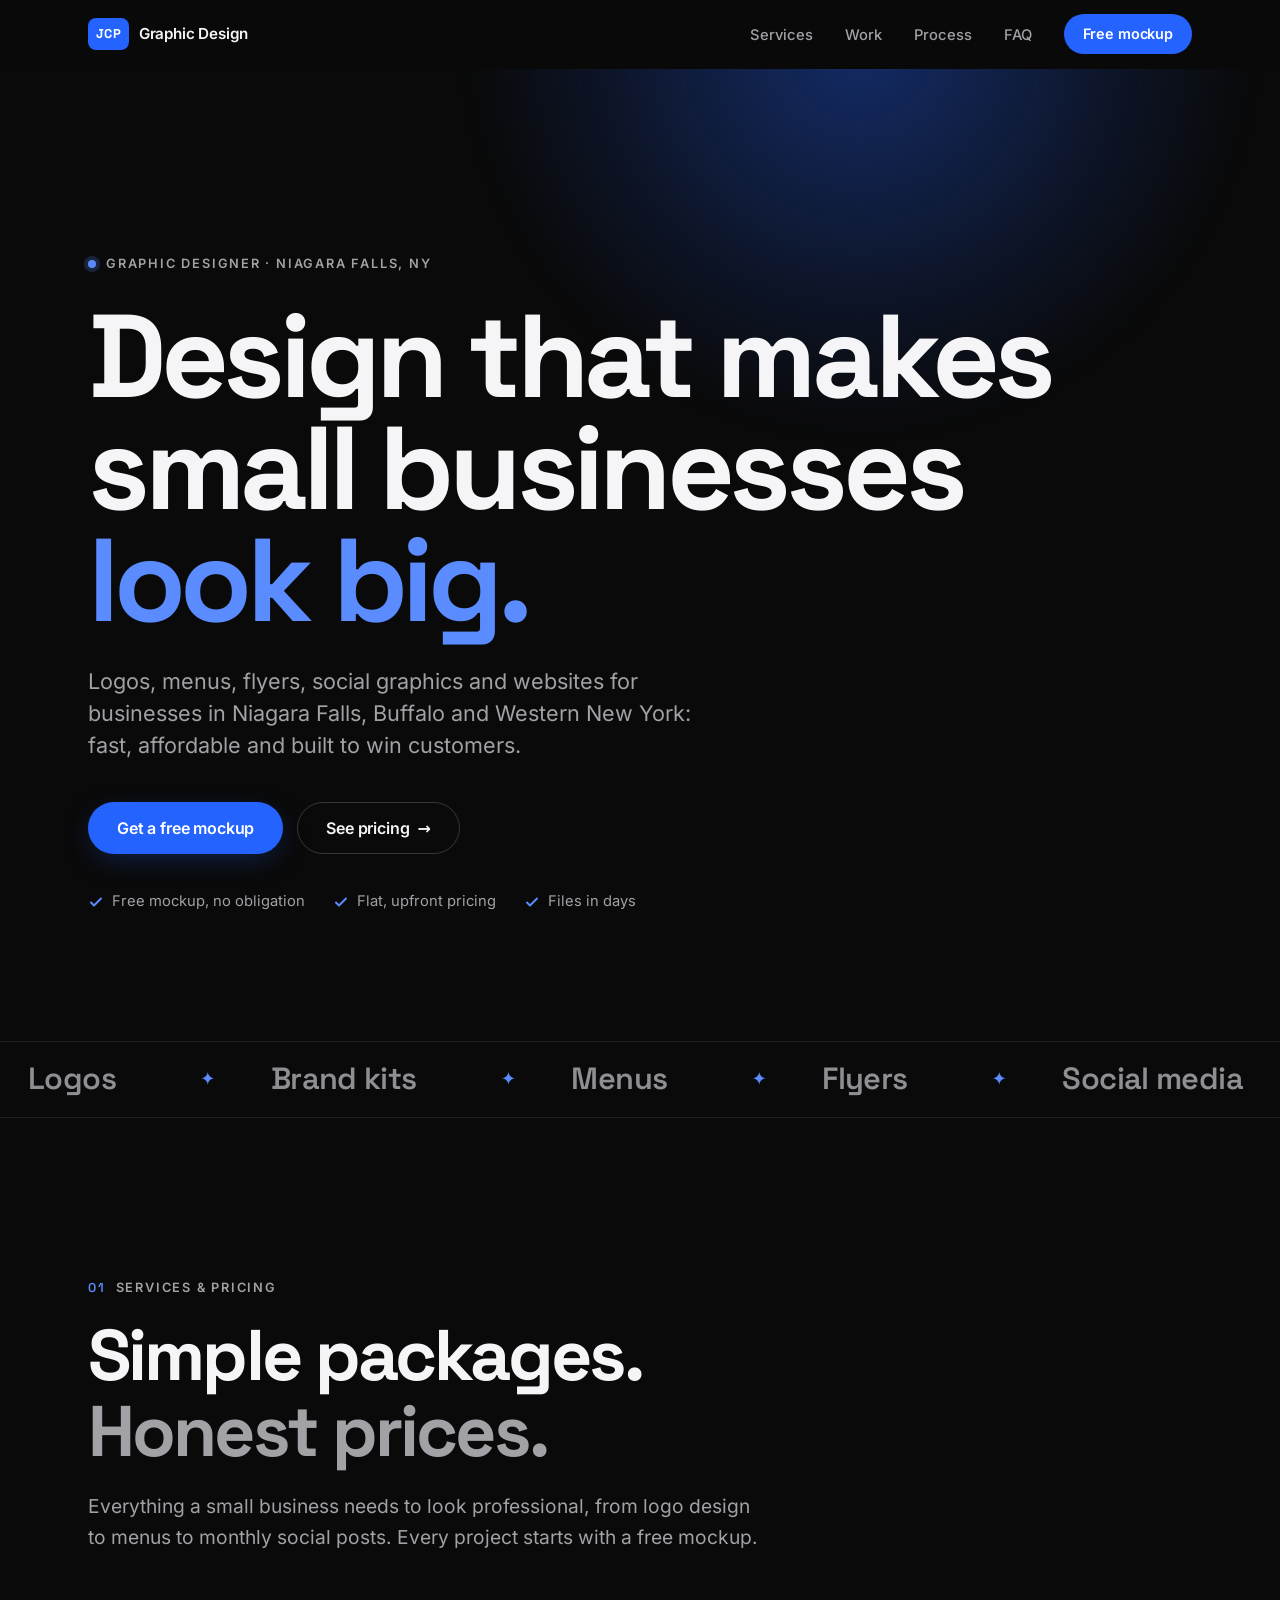
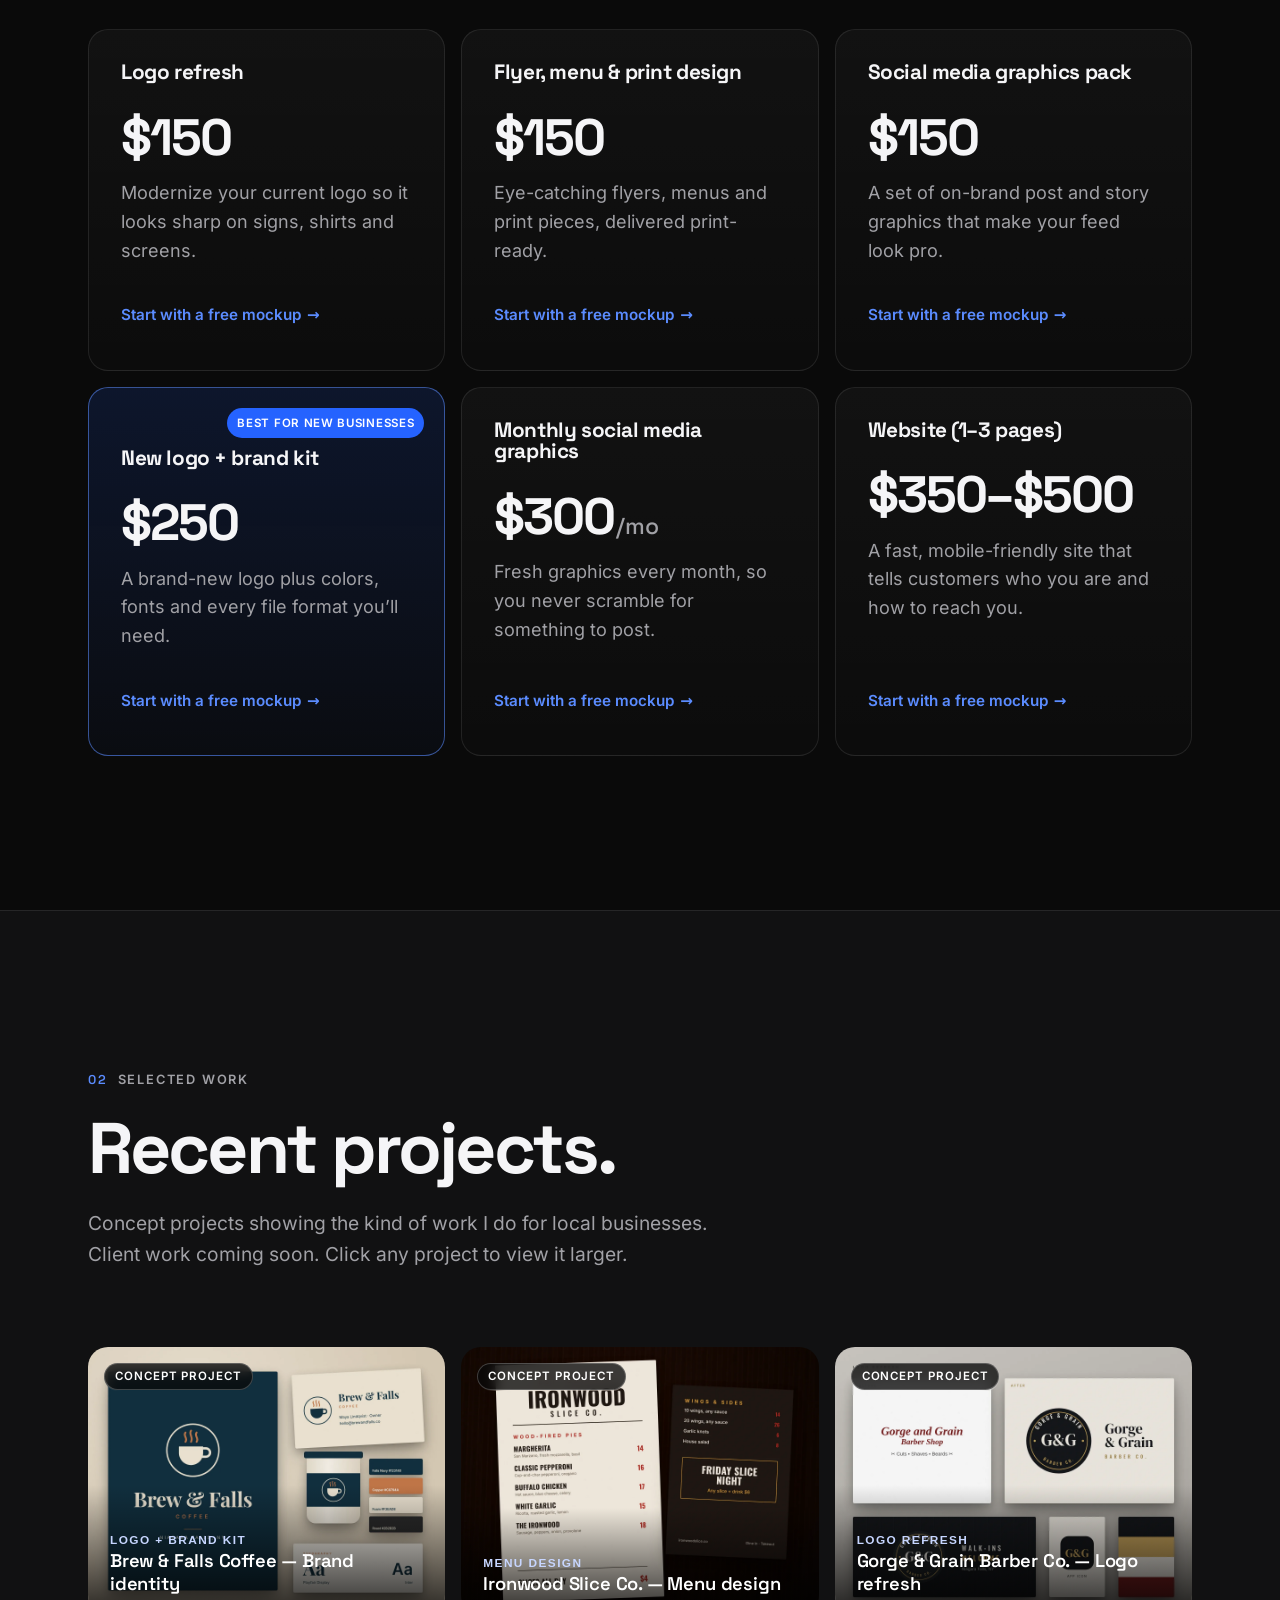
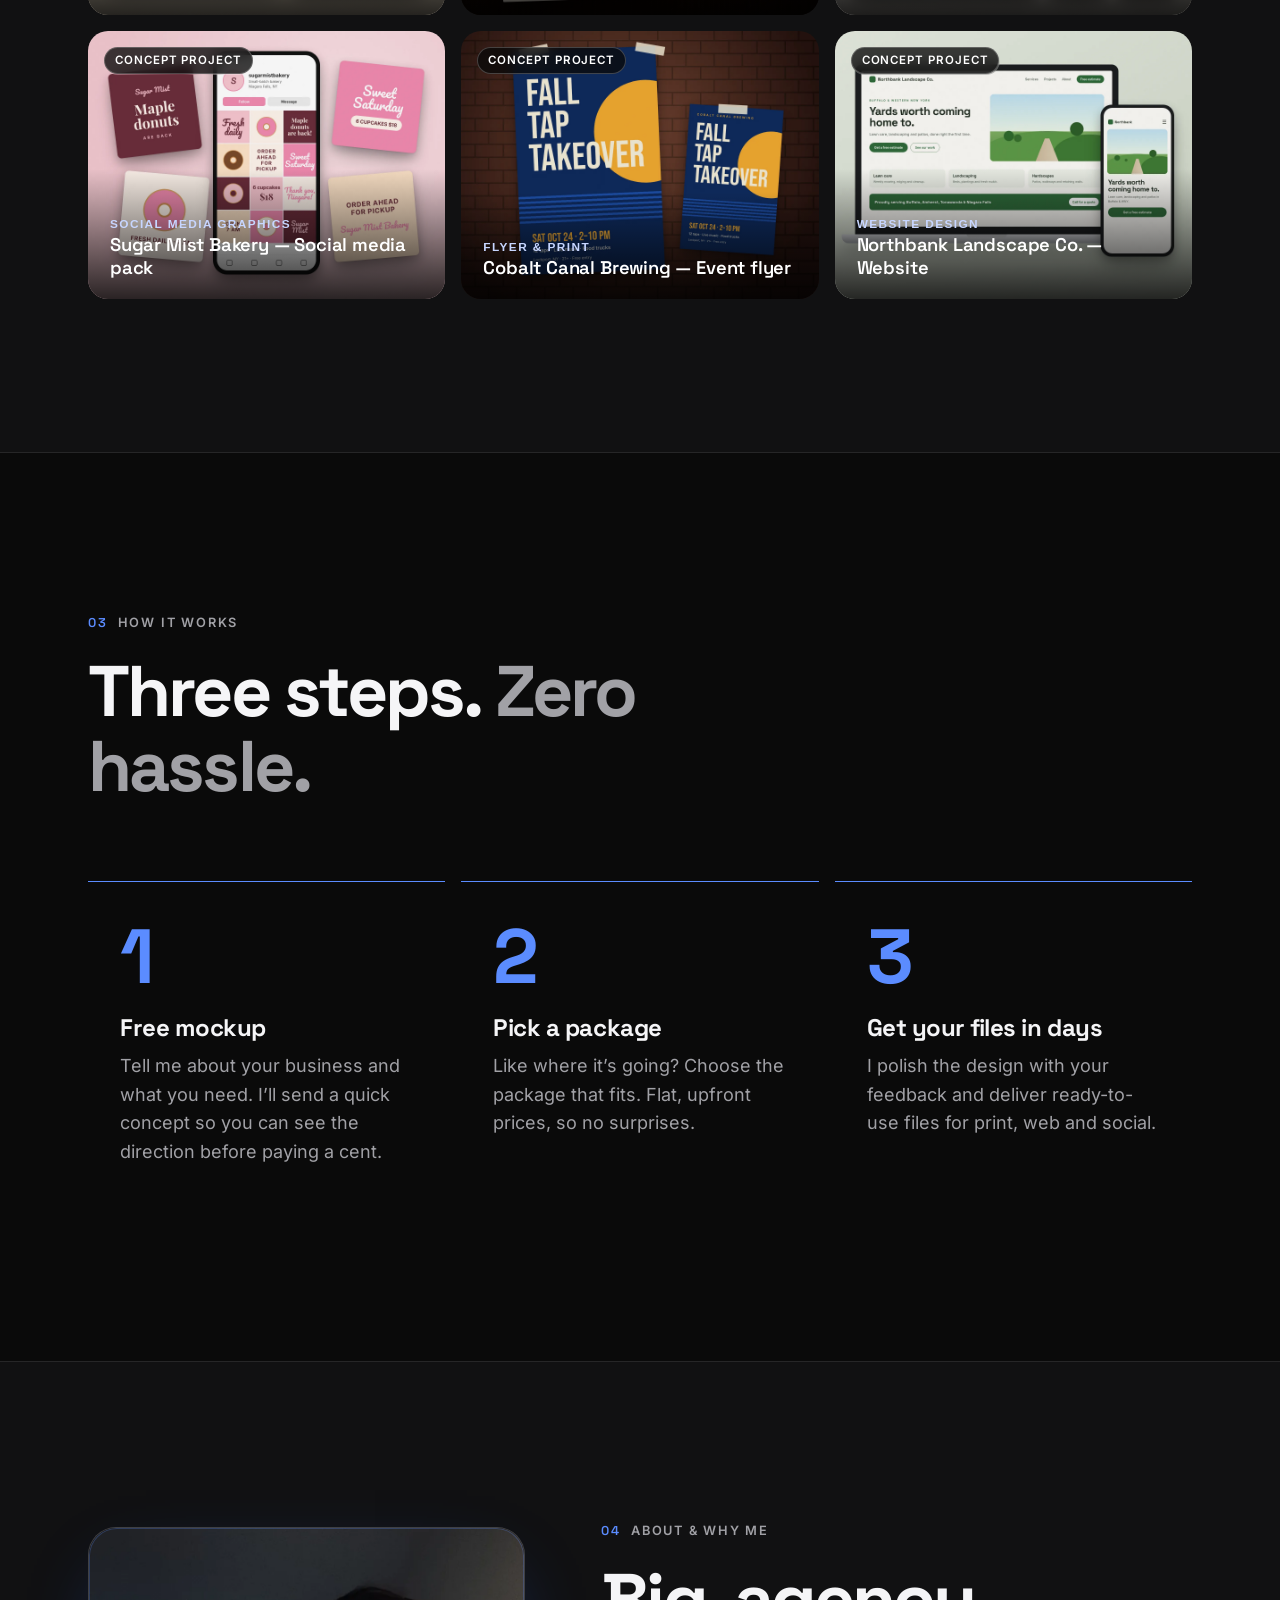
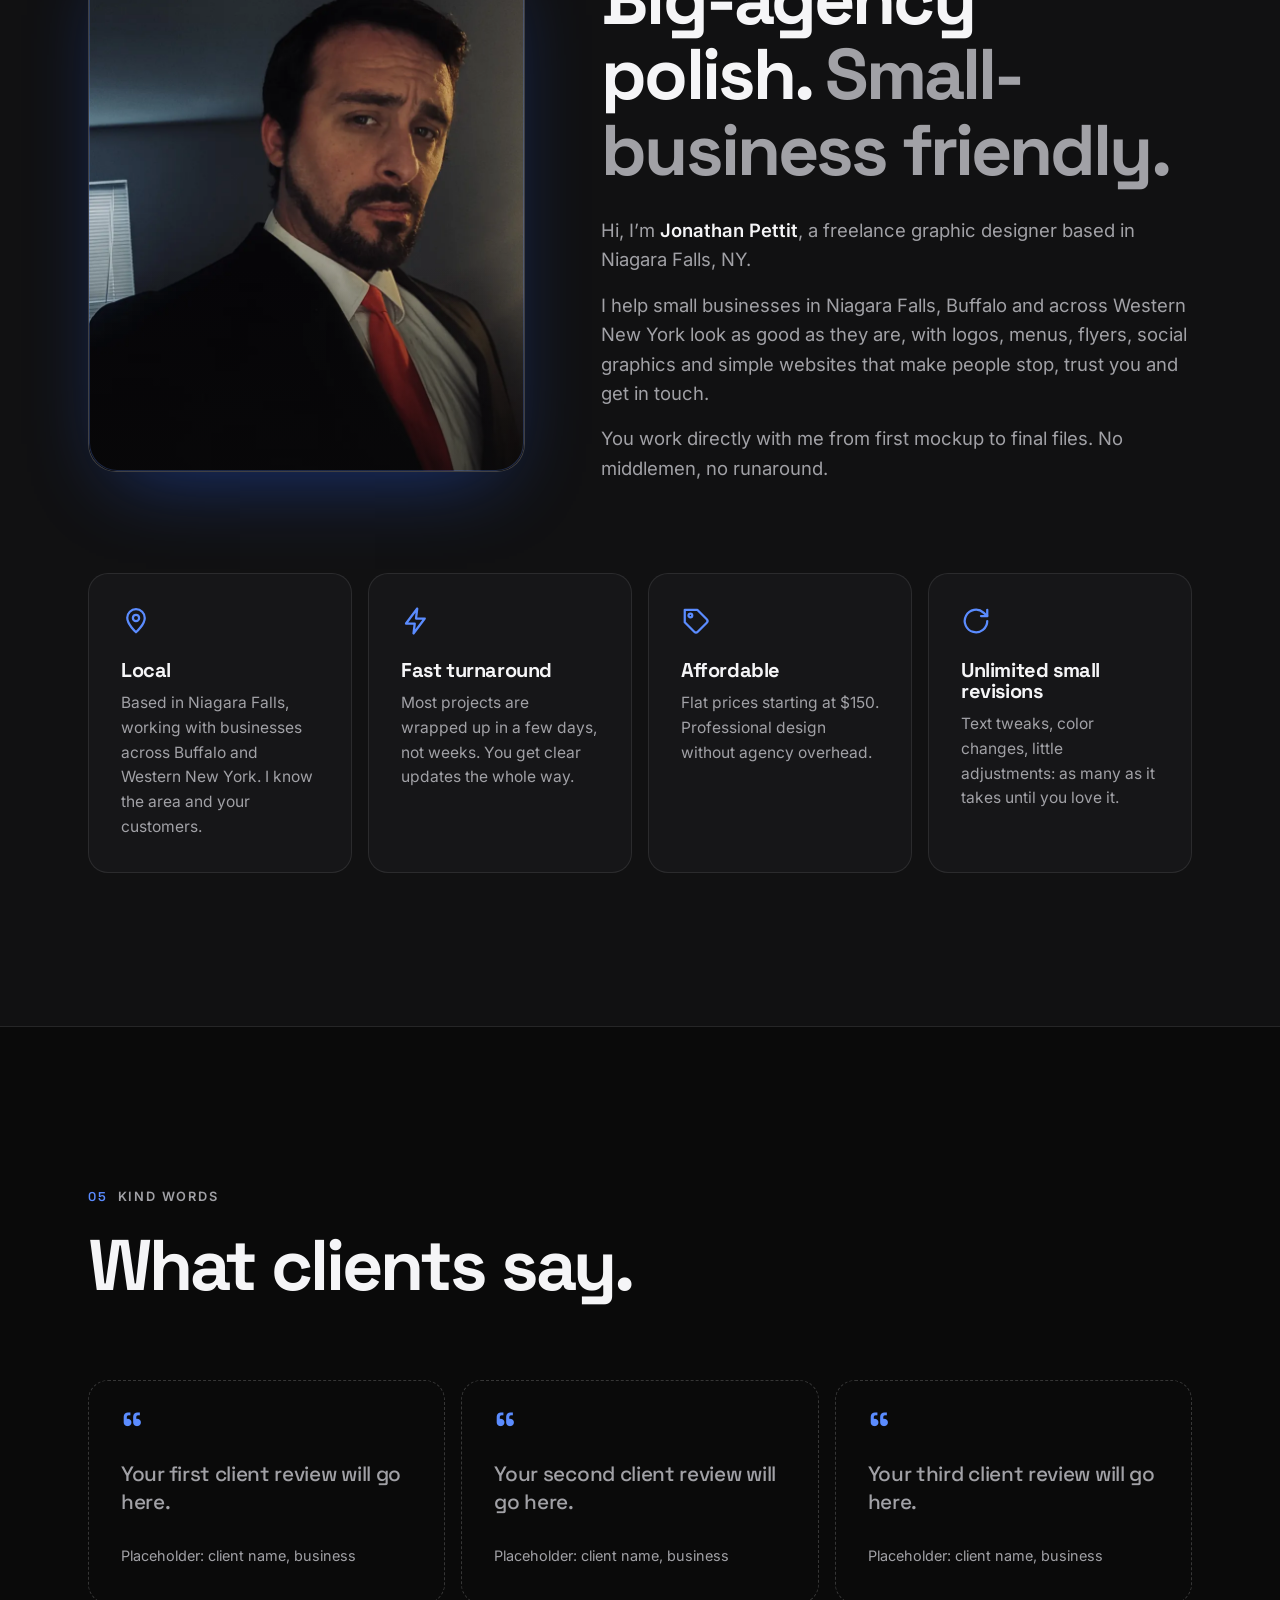
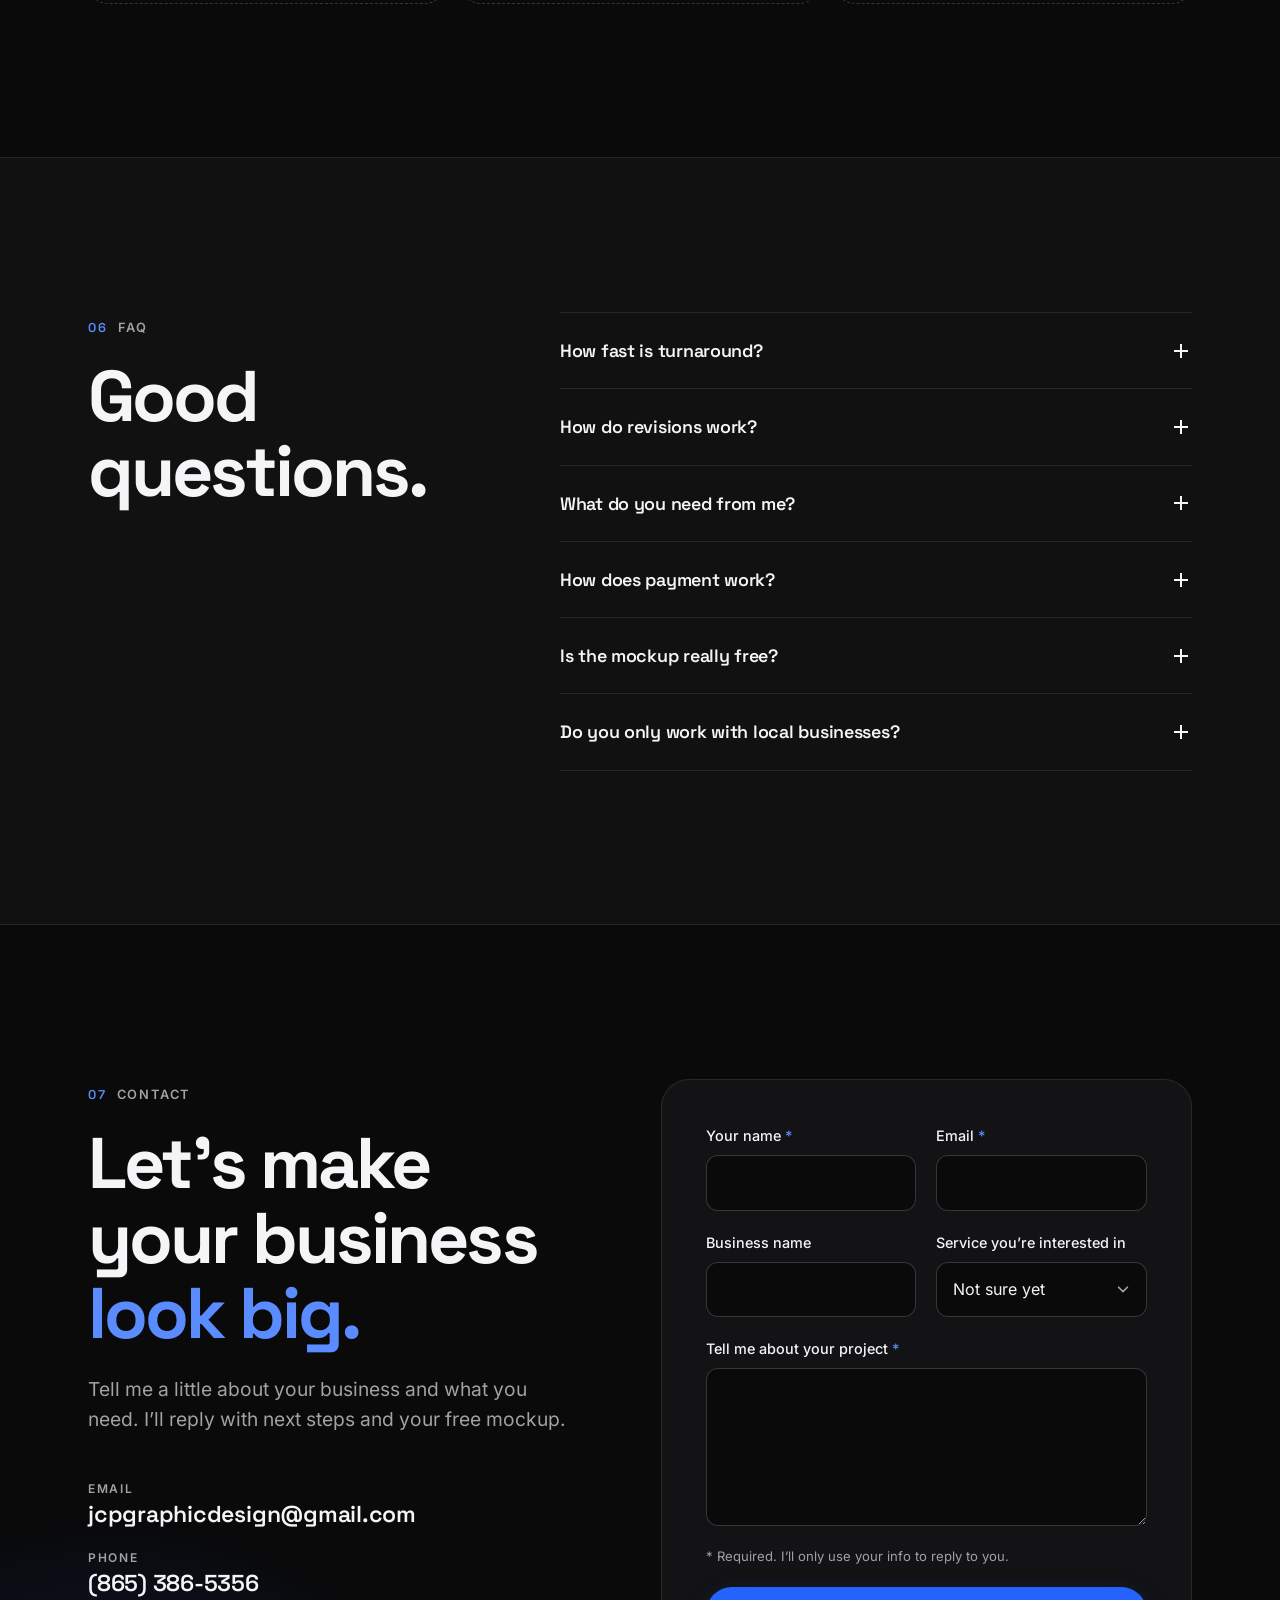
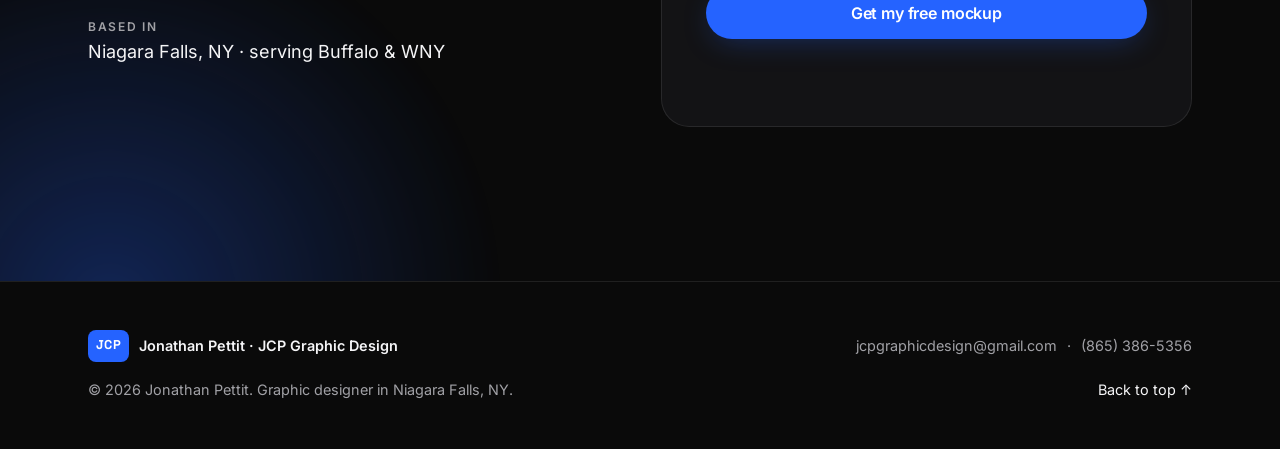
==== commit 4f923476: "Replace portfolio placeholders with 6 labeled concept projects" ====
--- a/index.html
+++ b/index.html
@@ -203,7 +203,7 @@
         <header class="section__head reveal">
           <p class="eyebrow"><span class="num">02</span> Selected work</p>
           <h2 class="section__title" id="work-title">Recent projects.</h2>
-          <p class="section__lead">Logo design, branding, print and social work for local businesses. Click any project to view it larger.</p>
+          <p class="section__lead">Concept projects showing the kind of work I do for local businesses. Client work coming soon. Click any project to view it larger.</p>
         </header>
         <ul class="gallery" id="gallery" role="list" aria-label="Portfolio"></ul>
         <noscript>
--- a/css/styles.css
+++ b/css/styles.css
@@ -249,9 +249,9 @@
 /* Lightbox */
 .lightbox {
   width: 100vw; height: 100dvh; max-width: none; max-height: none; margin: 0; padding: 0;
-  border: 0; background: rgba(5,5,5,.94); color: var(--text);
-}
-.lightbox::backdrop { background: rgba(0,0,0,.6); }
+  border: 0; background: rgba(5,5,5,.97); color: var(--text);
+}
+.lightbox::backdrop { background: rgba(0,0,0,.85); -webkit-backdrop-filter: blur(8px); backdrop-filter: blur(8px); }
 .lightbox[open] { display: grid; place-items: center; animation: lb-in .3s var(--ease); }
 @keyframes lb-in { from { opacity: 0; } }
 .lightbox__inner { width: 100%; height: 100%; display: grid; place-items: center; padding: 72px clamp(12px, 7vw, 96px); }
@@ -418,3 +418,13 @@
 }
 .about__copy { display: grid; gap: 16px; color: var(--muted); font-size: clamp(1.02rem, .6vw + .8rem, 1.15rem); max-width: 56ch; }
 .about__copy strong { color: var(--text); font-weight: 600; }
+
+/* "Concept project" tag on portfolio cards + lightbox caption */
+.gallery__tag {
+  position: absolute; top: 16px; left: 16px; z-index: 1;
+  font: 600 .72rem/1 var(--font-body); letter-spacing: .08em; text-transform: uppercase;
+  color: #fff; background: rgba(10, 10, 10, .78); border: 1px solid rgba(255, 255, 255, .22);
+  padding: 7px 10px; border-radius: 999px;
+  -webkit-backdrop-filter: blur(6px); backdrop-filter: blur(6px);
+}
+.gallery__tag--inline { position: static; display: inline-block; vertical-align: middle; margin-right: 6px; background: var(--accent); border-color: var(--accent); }
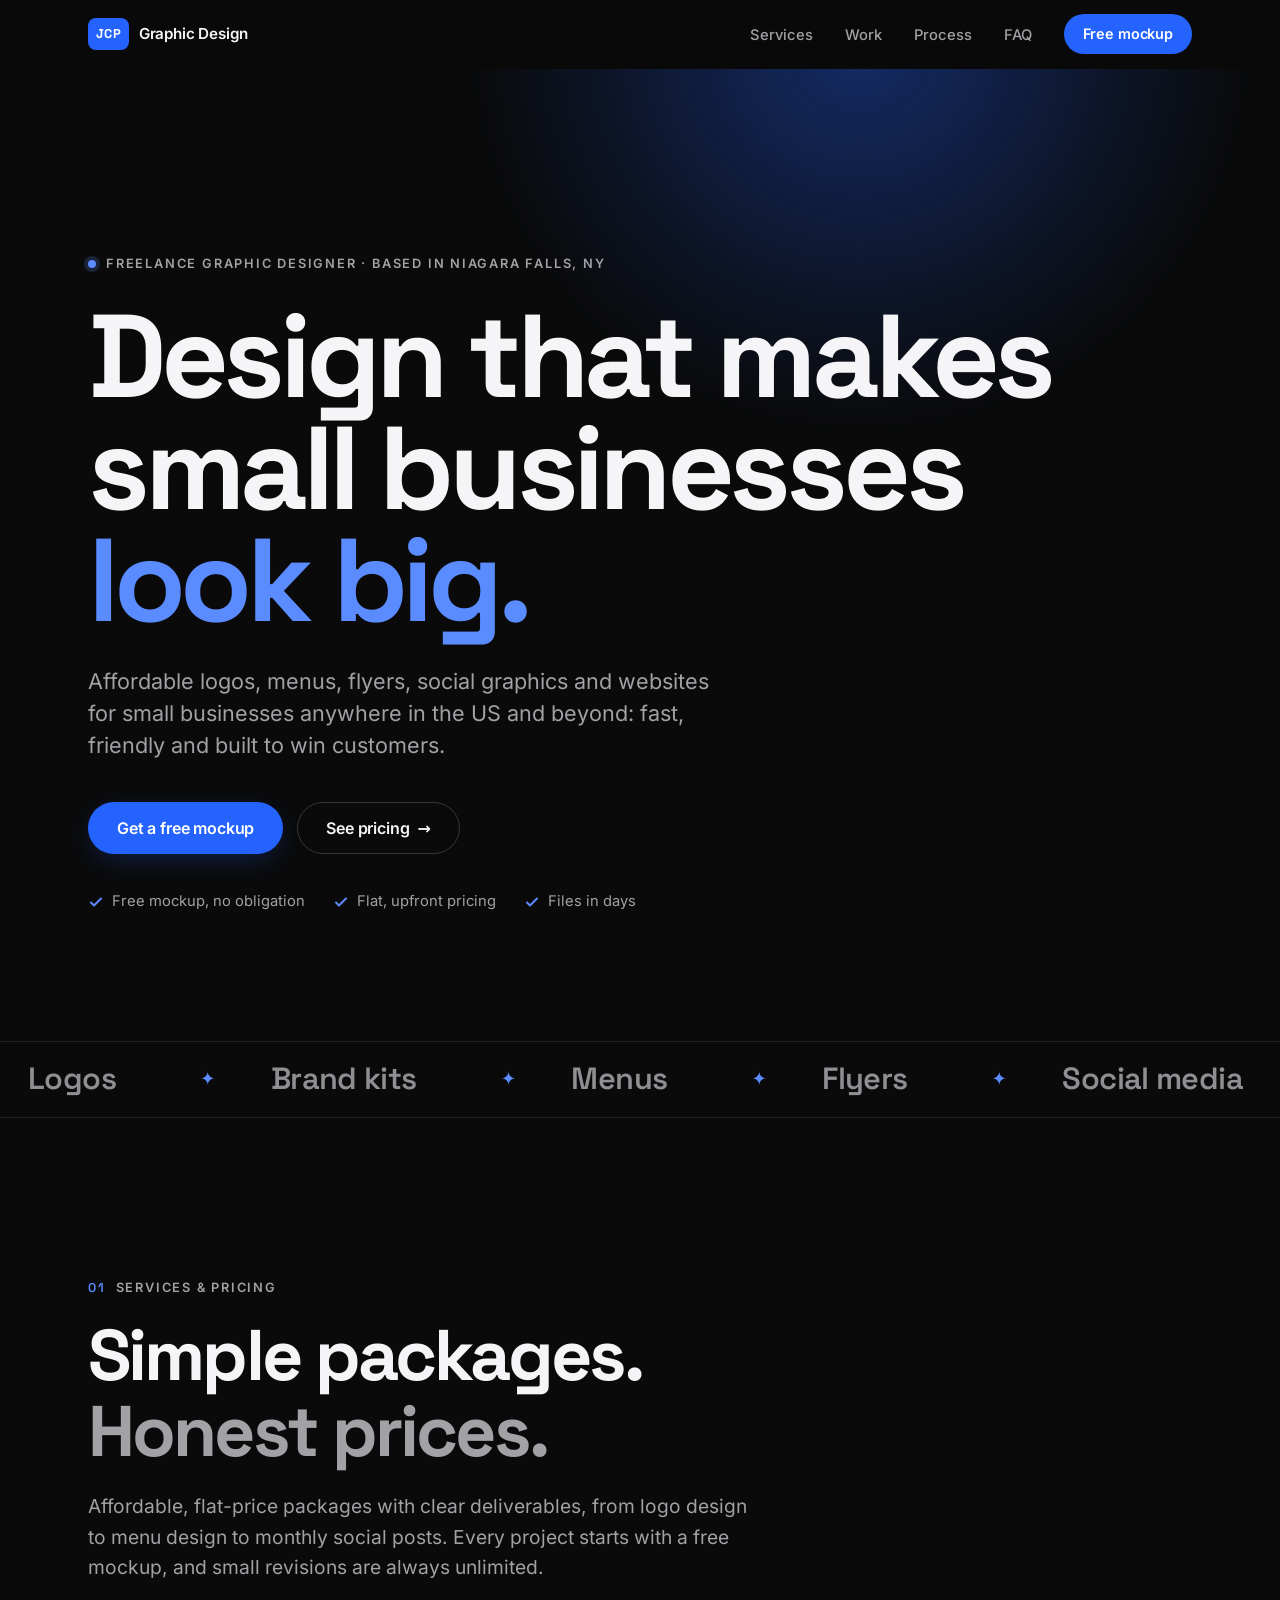
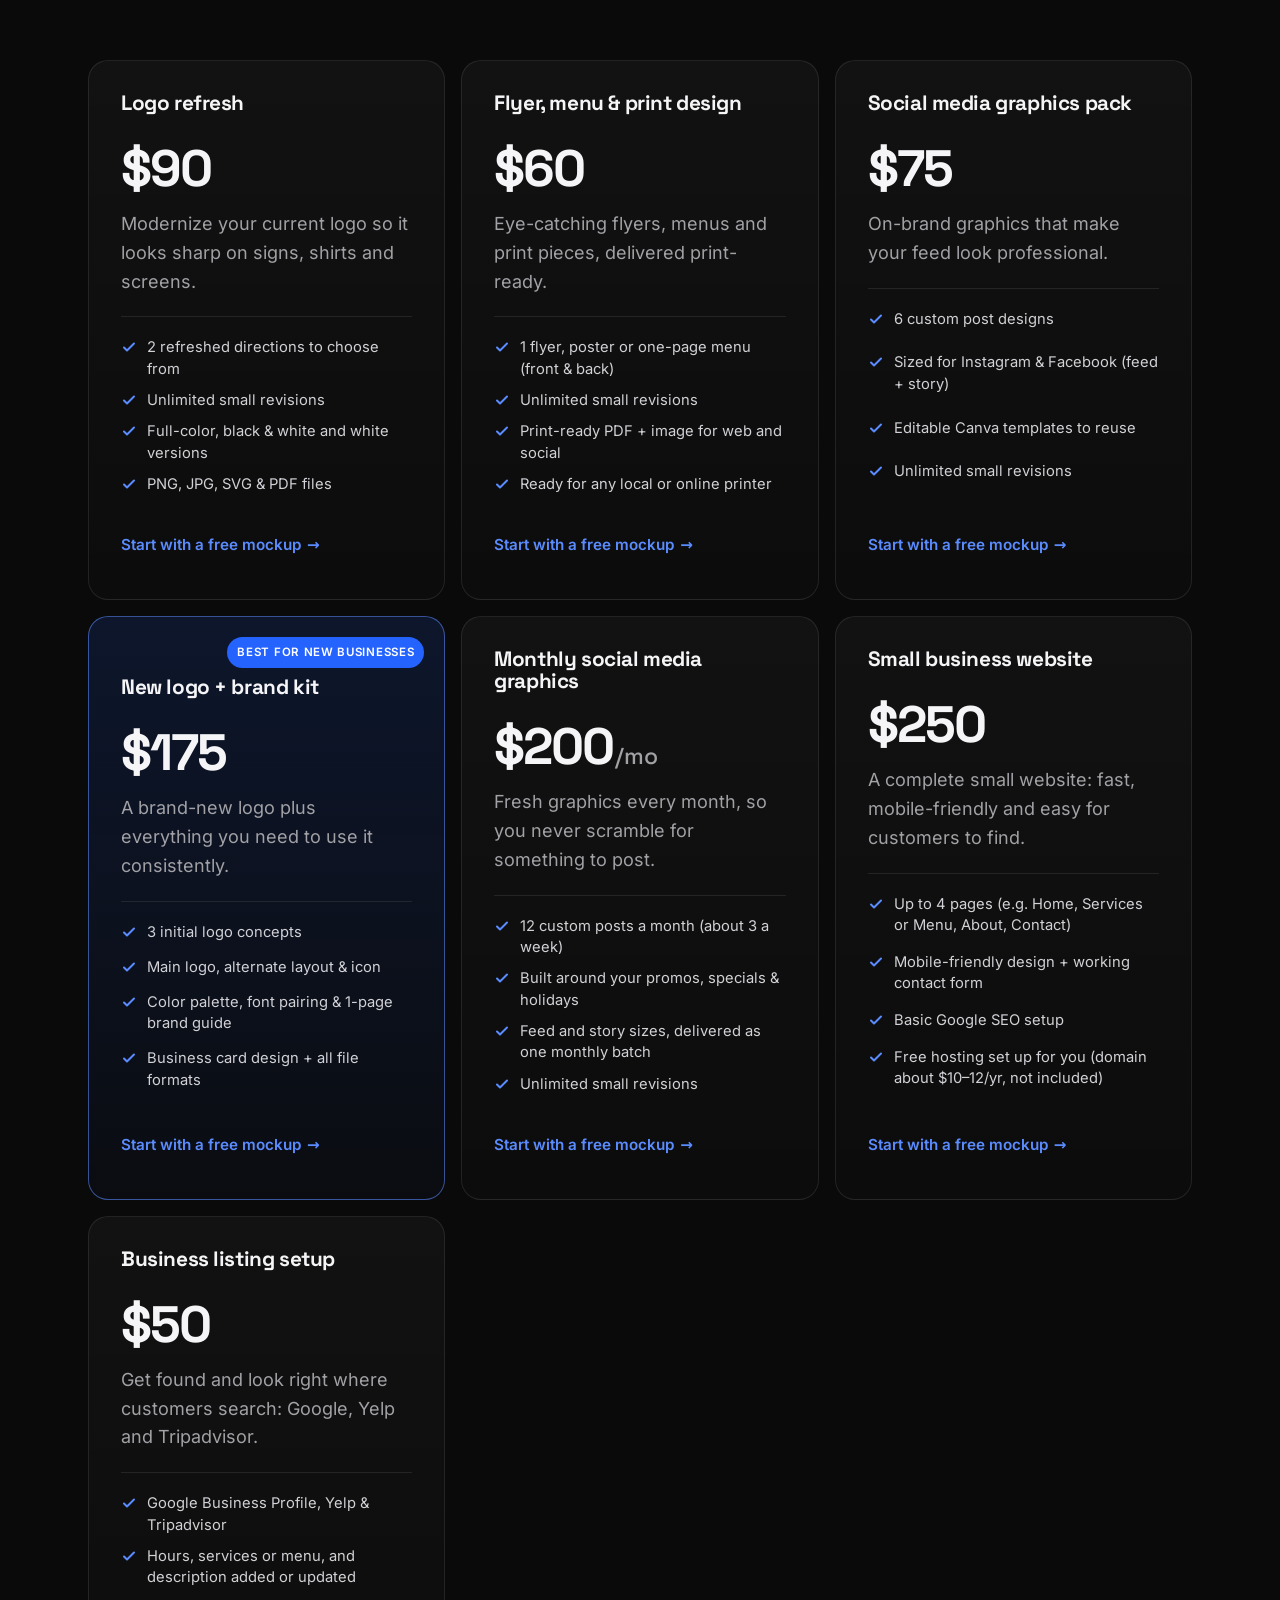
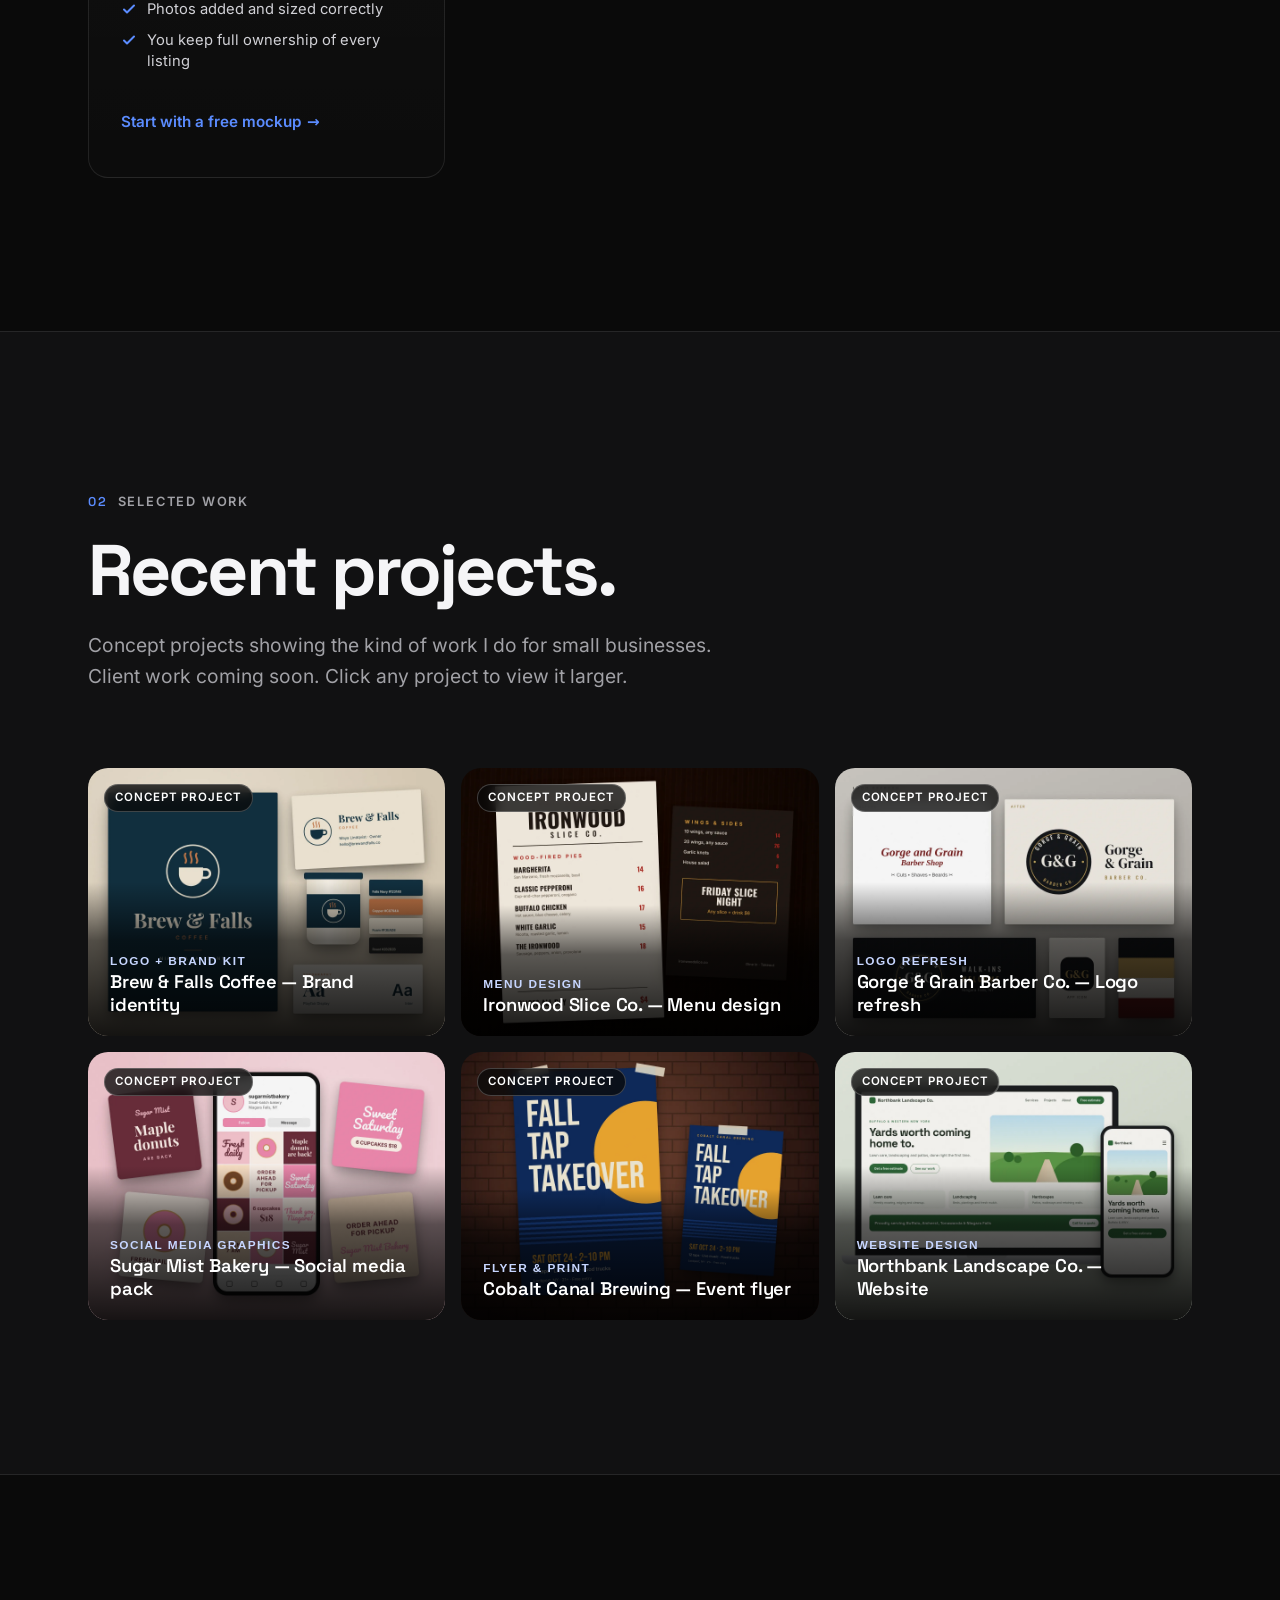
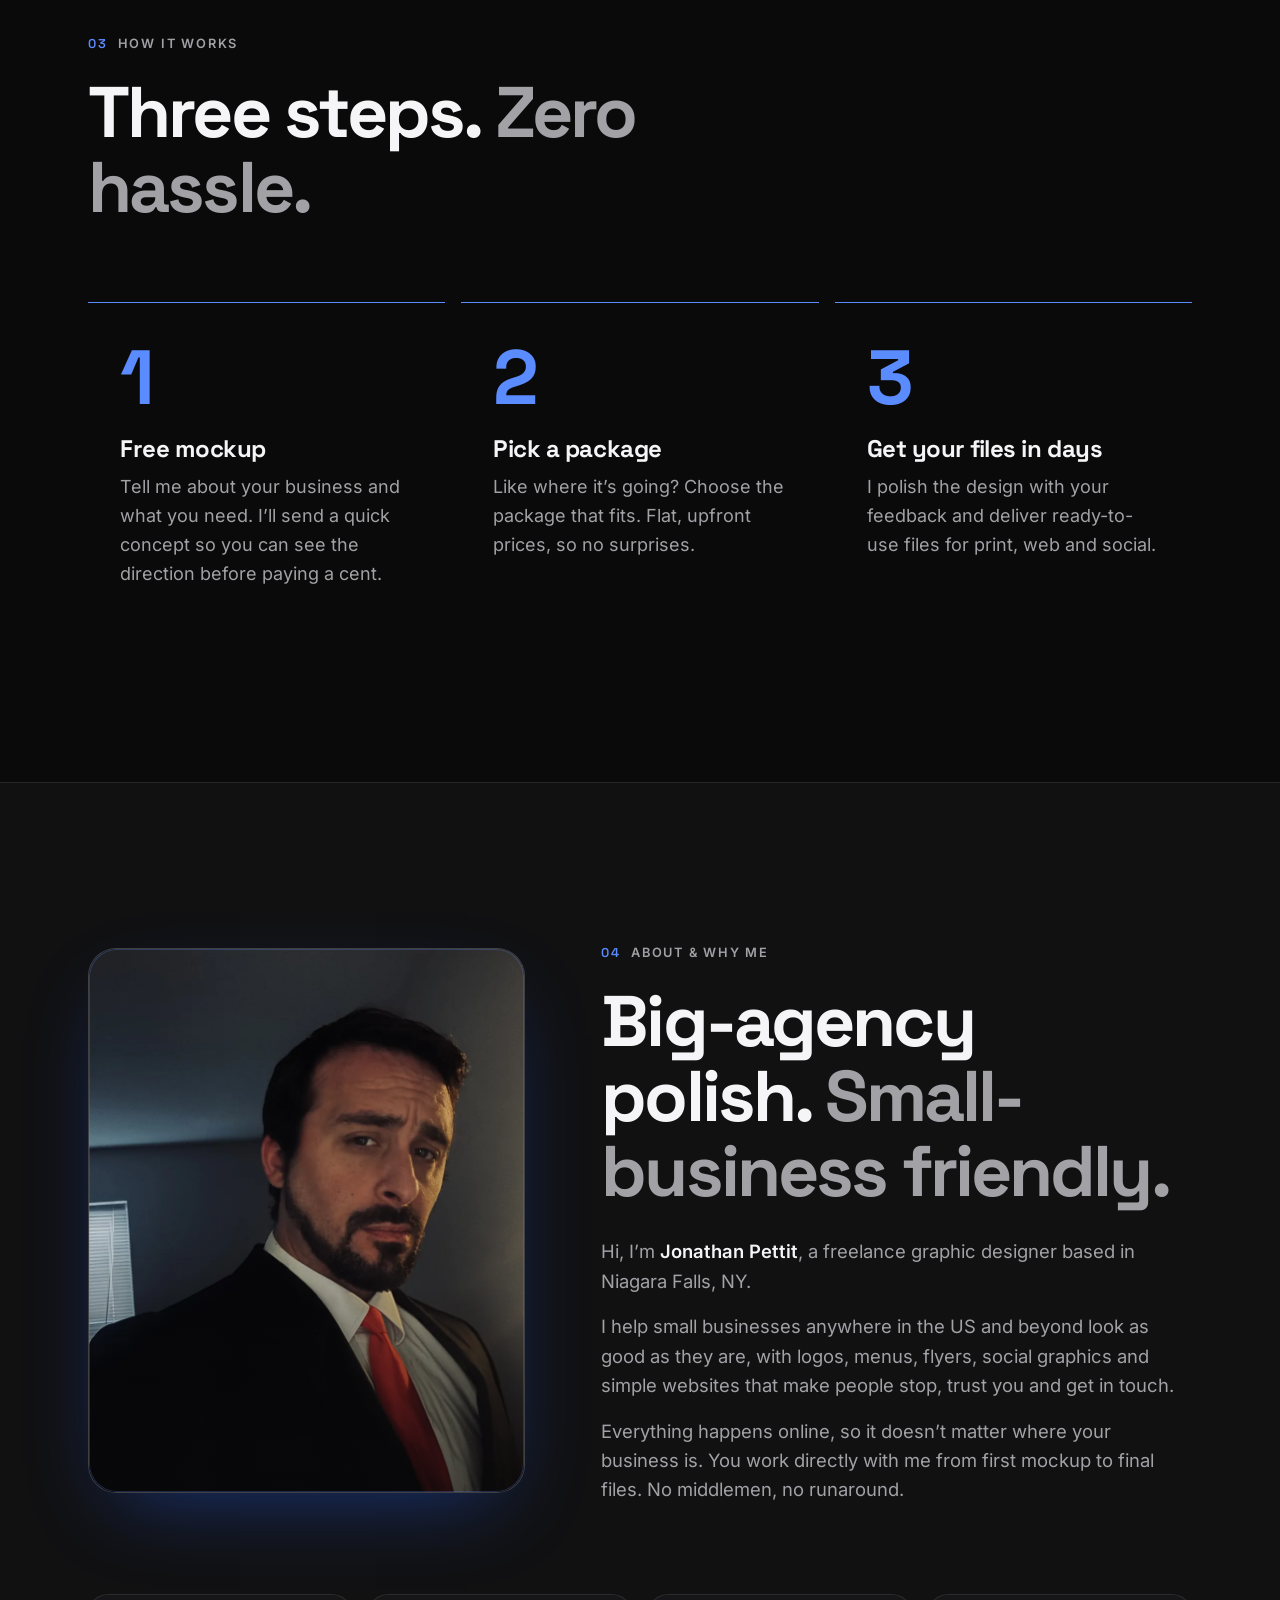
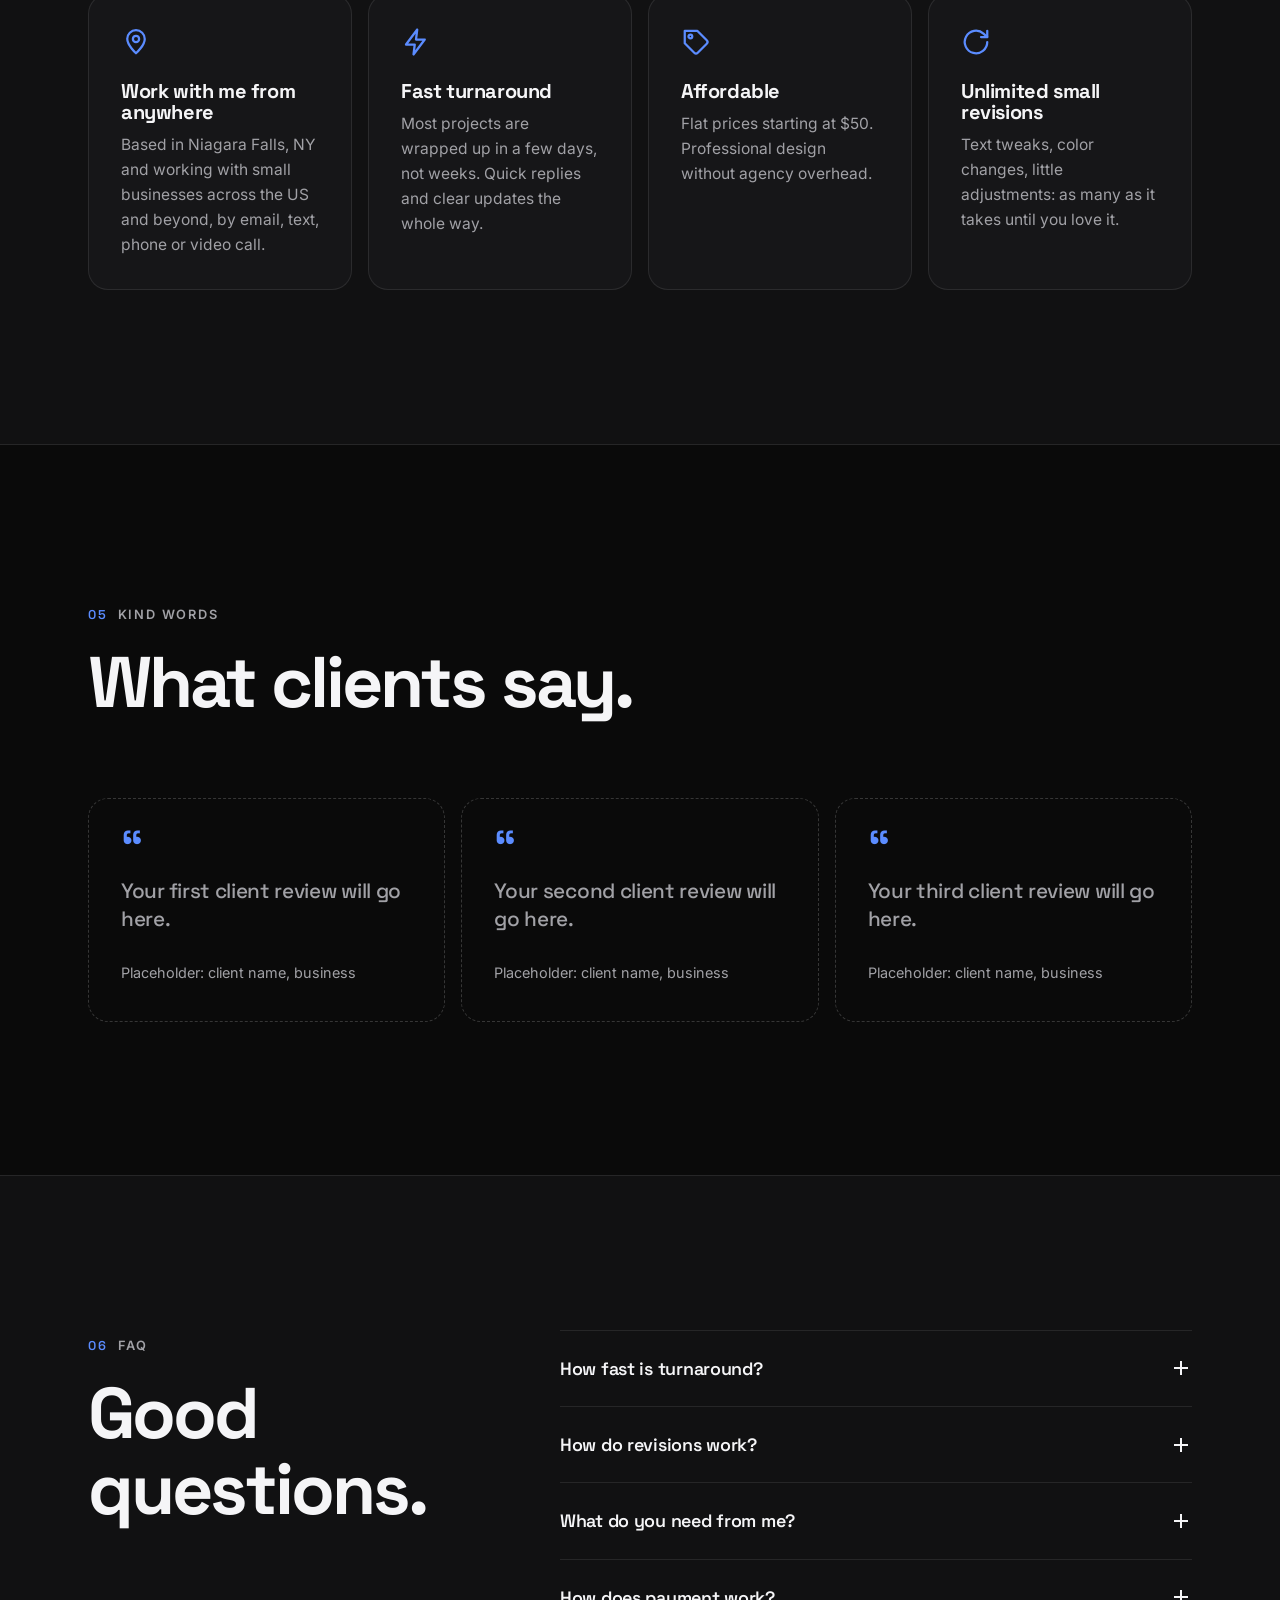
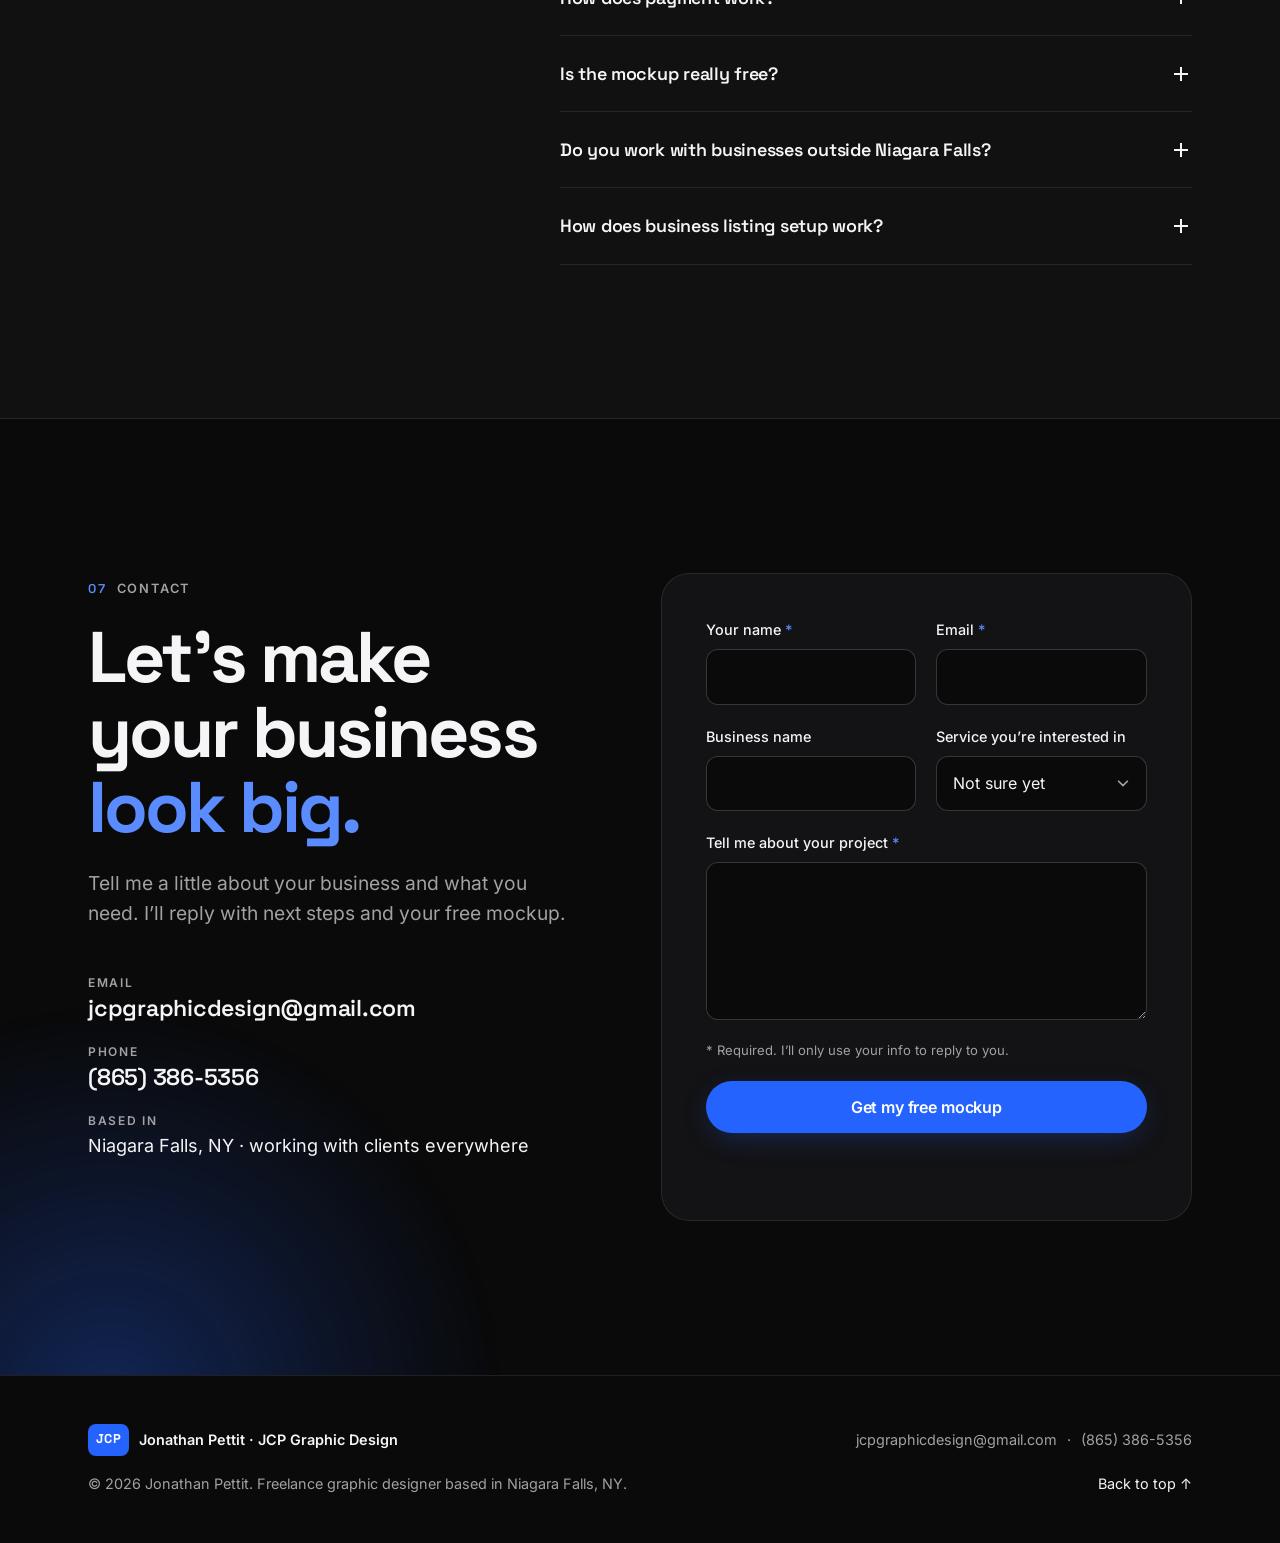
==== commit 0cbe255a: "Reposition for clients anywhere; new pricing with clear deliverables; add business listing setup" ====
--- a/index.html
+++ b/index.html
@@ -3,8 +3,8 @@
 <head>
   <meta charset="utf-8">
   <meta name="viewport" content="width=device-width, initial-scale=1">
-  <title>JCP Graphic Design | Graphic Designer in Niagara Falls, NY &amp; Buffalo</title>
-  <meta name="description" content="Jonathan Pettit is a freelance graphic designer in Niagara Falls, NY. Logo design, menus, flyers, social media graphics and websites for small businesses in Buffalo and Western New York. Free mockup.">
+  <title>JCP Graphic Design | Affordable Freelance Graphic Designer for Small Businesses</title>
+  <meta name="description" content="Jonathan Pettit is an affordable freelance graphic designer for small businesses, based in Niagara Falls, NY and working with clients anywhere online. Logo design, menu design, flyers, social media graphics and websites. Free mockup.">
   <meta name="author" content="Jonathan Pettit">
   <meta name="theme-color" content="#0a0a0a">
   <meta name="color-scheme" content="dark">
@@ -21,16 +21,16 @@
   <meta property="og:type" content="website">
   <meta property="og:site_name" content="JCP Graphic Design">
   <meta property="og:title" content="JCP Graphic Design | Design that makes small businesses look big">
-  <meta property="og:description" content="Freelance graphic designer in Niagara Falls, NY. Logos, menus, flyers, social graphics and websites for Buffalo &amp; Western New York small businesses.">
+  <meta property="og:description" content="Affordable freelance graphic designer for small businesses anywhere. Logos, menus, flyers, social graphics and websites. Based in Niagara Falls, NY.">
   <meta property="og:url" content="https://apnpapnu.github.io/jcp-design-site/">
   <meta property="og:image" content="https://apnpapnu.github.io/jcp-design-site/images/og-image.png">
   <meta property="og:image:width" content="1200">
   <meta property="og:image:height" content="630">
-  <meta property="og:image:alt" content="JCP Graphic Design: Design that makes small businesses look big. Niagara Falls, NY.">
+  <meta property="og:image:alt" content="JCP Graphic Design: Design that makes small businesses look big. Freelance graphic designer based in Niagara Falls, NY.">
   <meta property="og:locale" content="en_US">
   <meta name="twitter:card" content="summary_large_image">
   <meta name="twitter:title" content="JCP Graphic Design | Design that makes small businesses look big">
-  <meta name="twitter:description" content="Freelance graphic designer in Niagara Falls, NY, serving Buffalo &amp; Western New York.">
+  <meta name="twitter:description" content="Affordable freelance graphic design for small businesses anywhere. Based in Niagara Falls, NY.">
   <meta name="twitter:image" content="https://apnpapnu.github.io/jcp-design-site/images/og-image.png">
 
   <!-- Icons -->
@@ -44,20 +44,20 @@
   <link rel="preload" href="fonts/space-grotesk-latin-wght-normal.woff2" as="font" type="font/woff2" crossorigin>
   <link rel="stylesheet" href="css/styles.css">
 
-  <!-- Structured data for Google (local business). No ratings/reviews are claimed. -->
+  <!-- Structured data for Google. No ratings/reviews are claimed. Keep prices in sync with the cards below. -->
   <script type="application/ld+json">
   {
     "@context": "https://schema.org",
     "@type": "ProfessionalService",
     "@id": "https://apnpapnu.github.io/jcp-design-site/#business",
     "name": "JCP Graphic Design",
-    "description": "Freelance graphic design for small businesses: logo design, brand kits, menus, flyers, social media graphics and small websites.",
+    "description": "Affordable freelance graphic design for small businesses anywhere, online: logo design, brand kits, menu design, flyers, social media graphics, business listing setup and small websites. Based in Niagara Falls, NY.",
     "url": "https://apnpapnu.github.io/jcp-design-site/",
     "image": "https://apnpapnu.github.io/jcp-design-site/images/og-image.png",
     "logo": "https://apnpapnu.github.io/jcp-design-site/images/icons/icon-512.png",
     "email": "jcpgraphicdesign@gmail.com",
     "telephone": "+1-865-386-5356",
-    "priceRange": "$150 - $500",
+    "priceRange": "$50 - $250",
     "address": {
       "@type": "PostalAddress",
       "addressLocality": "Niagara Falls",
@@ -65,22 +65,22 @@
       "addressCountry": "US"
     },
     "areaServed": [
-      { "@type": "City", "name": "Niagara Falls, NY" },
-      { "@type": "City", "name": "Buffalo, NY" },
-      { "@type": "AdministrativeArea", "name": "Western New York" }
+      { "@type": "Country", "name": "United States" },
+      { "@type": "Place", "name": "Worldwide (remote)" }
     ],
     "founder": { "@type": "Person", "name": "Jonathan Pettit" },
-    "knowsAbout": ["Graphic design", "Logo design", "Brand identity", "Menu design", "Flyer design", "Social media graphics", "Web design"],
+    "knowsAbout": ["Graphic design", "Affordable logo design", "Logo design", "Google Business Profile setup", "Brand identity", "Menu design", "Flyer design", "Social media graphics", "Web design"],
     "hasOfferCatalog": {
       "@type": "OfferCatalog",
       "name": "Design services",
       "itemListElement": [
-        { "@type": "Offer", "itemOffered": { "@type": "Service", "name": "Logo refresh" }, "price": "150", "priceCurrency": "USD" },
-        { "@type": "Offer", "itemOffered": { "@type": "Service", "name": "Flyer, menu or print design" }, "price": "150", "priceCurrency": "USD" },
-        { "@type": "Offer", "itemOffered": { "@type": "Service", "name": "Social media graphics pack" }, "price": "150", "priceCurrency": "USD" },
-        { "@type": "Offer", "itemOffered": { "@type": "Service", "name": "New logo + brand kit" }, "price": "250", "priceCurrency": "USD" },
-        { "@type": "Offer", "itemOffered": { "@type": "Service", "name": "Monthly social media graphics" }, "price": "300", "priceCurrency": "USD" },
-        { "@type": "Offer", "itemOffered": { "@type": "Service", "name": "Website (1-3 pages)" }, "priceSpecification": { "@type": "PriceSpecification", "minPrice": "350", "maxPrice": "500", "priceCurrency": "USD" } }
+        { "@type": "Offer", "itemOffered": { "@type": "Service", "name": "Business listing setup (Google Business Profile, Yelp, Tripadvisor)" }, "price": "50", "priceCurrency": "USD" },
+        { "@type": "Offer", "itemOffered": { "@type": "Service", "name": "Flyer, menu or print design" }, "price": "60", "priceCurrency": "USD" },
+        { "@type": "Offer", "itemOffered": { "@type": "Service", "name": "Social media graphics pack" }, "price": "75", "priceCurrency": "USD" },
+        { "@type": "Offer", "itemOffered": { "@type": "Service", "name": "Logo refresh" }, "price": "90", "priceCurrency": "USD" },
+        { "@type": "Offer", "itemOffered": { "@type": "Service", "name": "New logo + brand kit" }, "price": "175", "priceCurrency": "USD" },
+        { "@type": "Offer", "itemOffered": { "@type": "Service", "name": "Monthly social media graphics" }, "priceSpecification": { "@type": "UnitPriceSpecification", "price": "200", "priceCurrency": "USD", "unitText": "month" } },
+        { "@type": "Offer", "itemOffered": { "@type": "Service", "name": "Small business website" }, "price": "250", "priceCurrency": "USD" }
       ]
     }
   }
@@ -118,9 +118,9 @@
     <section class="hero" aria-labelledby="hero-title">
       <div class="hero__glow" aria-hidden="true"></div>
       <div class="container hero__inner">
-        <p class="eyebrow rise">Graphic designer &middot; Niagara Falls, NY</p>
+        <p class="eyebrow rise">Freelance graphic designer &middot; Based in Niagara Falls, NY</p>
         <h1 class="hero__title rise" id="hero-title">Design that makes small businesses <span class="accent">look&nbsp;big.</span></h1>
-        <p class="hero__sub rise">Logos, menus, flyers, social graphics and websites for businesses in Niagara Falls, Buffalo and Western New York: fast, affordable and built to win customers.</p>
+        <p class="hero__sub rise">Affordable logos, menus, flyers, social graphics and websites for small businesses anywhere in the US and beyond: fast, friendly and built to win customers.</p>
         <div class="hero__actions rise">
           <a class="btn btn--primary" href="#contact">Get a free mockup</a>
           <a class="btn btn--ghost" href="#services">See pricing <span aria-hidden="true">&rarr;</span></a>
@@ -141,54 +141,103 @@
 
     <!-- ===================== 2. SERVICES & PRICING =====================
          EDIT PRICES HERE: each card has a <p class="card__price">. Change the
-         number inside it. (Also update the matching "price" in the JSON-LD
-         block in <head> if you want Google to see the new price.)
+         number inside it. "What's included" is the <ul class="card__list">.
+         Also update: the matching <option> in the contact form (search
+         "f-service") and the "price" in the JSON-LD block in <head>.
     ================================================================== -->
     <section class="section" id="services" aria-labelledby="services-title">
       <div class="container">
         <header class="section__head reveal">
           <p class="eyebrow"><span class="num">01</span> Services &amp; pricing</p>
           <h2 class="section__title" id="services-title">Simple packages. <span class="muted">Honest prices.</span></h2>
-          <p class="section__lead">Everything a small business needs to look professional, from logo design to menus to monthly social posts. Every project starts with a free mockup.</p>
+          <p class="section__lead">Affordable, flat-price packages with clear deliverables, from logo design to menu design to monthly social posts. Every project starts with a free mockup, and small revisions are always unlimited.</p>
         </header>
 
         <ul class="cards" role="list">
           <li class="card reveal">
             <h3 class="card__title">Logo refresh</h3>
-            <p class="card__price">$150</p>
+            <p class="card__price">$90</p>
             <p class="card__desc">Modernize your current logo so it looks sharp on signs, shirts and screens.</p>
+            <ul class="card__list">
+              <li>2 refreshed directions to choose from</li>
+              <li>Unlimited small revisions</li>
+              <li>Full-color, black &amp; white and white versions</li>
+              <li>PNG, JPG, SVG &amp; PDF files</li>
+            </ul>
             <a class="card__link" href="#contact" data-service="Logo refresh">Start with a free mockup <span aria-hidden="true">&rarr;</span></a>
           </li>
           <li class="card reveal">
             <h3 class="card__title">Flyer, menu &amp; print design</h3>
-            <p class="card__price">$150</p>
+            <p class="card__price">$60</p>
             <p class="card__desc">Eye-catching flyers, menus and print pieces, delivered print-ready.</p>
+            <ul class="card__list">
+              <li>1 flyer, poster or one-page menu (front &amp; back)</li>
+              <li>Unlimited small revisions</li>
+              <li>Print-ready PDF + image for web and social</li>
+              <li>Ready for any local or online printer</li>
+            </ul>
             <a class="card__link" href="#contact" data-service="Flyer / menu / print design">Start with a free mockup <span aria-hidden="true">&rarr;</span></a>
           </li>
           <li class="card reveal">
             <h3 class="card__title">Social media graphics pack</h3>
-            <p class="card__price">$150</p>
-            <p class="card__desc">A set of on-brand post and story graphics that make your feed look pro.</p>
+            <p class="card__price">$75</p>
+            <p class="card__desc">On-brand graphics that make your feed look professional.</p>
+            <ul class="card__list">
+              <li>6 custom post designs</li>
+              <li>Sized for Instagram &amp; Facebook (feed + story)</li>
+              <li>Editable Canva templates to reuse</li>
+              <li>Unlimited small revisions</li>
+            </ul>
             <a class="card__link" href="#contact" data-service="Social media graphics pack">Start with a free mockup <span aria-hidden="true">&rarr;</span></a>
           </li>
           <li class="card card--feature reveal">
             <p class="card__tag">Best for new businesses</p>
             <h3 class="card__title">New logo + brand kit</h3>
-            <p class="card__price">$250</p>
-            <p class="card__desc">A brand-new logo plus colors, fonts and every file format you&rsquo;ll need.</p>
+            <p class="card__price">$175</p>
+            <p class="card__desc">A brand-new logo plus everything you need to use it consistently.</p>
+            <ul class="card__list">
+              <li>3 initial logo concepts</li>
+              <li>Main logo, alternate layout &amp; icon</li>
+              <li>Color palette, font pairing &amp; 1-page brand guide</li>
+              <li>Business card design + all file formats</li>
+            </ul>
             <a class="card__link" href="#contact" data-service="New logo + brand kit">Start with a free mockup <span aria-hidden="true">&rarr;</span></a>
           </li>
           <li class="card reveal">
             <h3 class="card__title">Monthly social media graphics</h3>
-            <p class="card__price">$300<span class="card__unit">/mo</span></p>
+            <p class="card__price">$200<span class="card__unit">/mo</span></p>
             <p class="card__desc">Fresh graphics every month, so you never scramble for something to post.</p>
+            <ul class="card__list">
+              <li>12 custom posts a month (about 3 a week)</li>
+              <li>Built around your promos, specials &amp; holidays</li>
+              <li>Feed and story sizes, delivered as one monthly batch</li>
+              <li>Unlimited small revisions</li>
+            </ul>
             <a class="card__link" href="#contact" data-service="Monthly social media graphics">Start with a free mockup <span aria-hidden="true">&rarr;</span></a>
           </li>
           <li class="card reveal">
-            <h3 class="card__title">Website (1&ndash;3 pages)</h3>
-            <p class="card__price">$350&ndash;$500</p>
-            <p class="card__desc">A fast, mobile-friendly site that tells customers who you are and how to reach you.</p>
-            <a class="card__link" href="#contact" data-service="Website (1-3 pages)">Start with a free mockup <span aria-hidden="true">&rarr;</span></a>
+            <h3 class="card__title">Small business website</h3>
+            <p class="card__price">$250</p>
+            <p class="card__desc">A complete small website: fast, mobile-friendly and easy for customers to find.</p>
+            <ul class="card__list">
+              <li>Up to 4 pages (e.g. Home, Services or Menu, About, Contact)</li>
+              <li>Mobile-friendly design + working contact form</li>
+              <li>Basic Google SEO setup</li>
+              <li>Free hosting set up for you (domain about $10&ndash;12/yr, not included)</li>
+            </ul>
+            <a class="card__link" href="#contact" data-service="Small business website">Start with a free mockup <span aria-hidden="true">&rarr;</span></a>
+          </li>
+          <li class="card reveal">
+            <h3 class="card__title">Business listing setup</h3>
+            <p class="card__price">$50</p>
+            <p class="card__desc">Get found and look right where customers search: Google, Yelp and Tripadvisor.</p>
+            <ul class="card__list">
+              <li>Google Business Profile, Yelp &amp; Tripadvisor</li>
+              <li>Hours, services or menu, and description added or updated</li>
+              <li>Photos added and sized correctly</li>
+              <li>You keep full ownership of every listing</li>
+            </ul>
+            <a class="card__link" href="#contact" data-service="Business listing setup">Start with a free mockup <span aria-hidden="true">&rarr;</span></a>
           </li>
         </ul>
       </div>
@@ -203,7 +252,7 @@
         <header class="section__head reveal">
           <p class="eyebrow"><span class="num">02</span> Selected work</p>
           <h2 class="section__title" id="work-title">Recent projects.</h2>
-          <p class="section__lead">Concept projects showing the kind of work I do for local businesses. Client work coming soon. Click any project to view it larger.</p>
+          <p class="section__lead">Concept projects showing the kind of work I do for small businesses. Client work coming soon. Click any project to view it larger.</p>
         </header>
         <ul class="gallery" id="gallery" role="list" aria-label="Portfolio"></ul>
         <noscript>
@@ -270,26 +319,26 @@
             </header>
             <div class="about__copy reveal">
               <p>Hi, I&rsquo;m <strong>Jonathan Pettit</strong>, a freelance graphic designer based in Niagara Falls, NY.</p>
-              <p>I help small businesses in Niagara Falls, Buffalo and across Western New York look as good as they are, with logos, menus, flyers, social graphics and simple websites that make people stop, trust you and get in touch.</p>
-              <p>You work directly with me from first mockup to final files. No middlemen, no runaround.</p>
+              <p>I help small businesses anywhere in the US and beyond look as good as they are, with logos, menus, flyers, social graphics and simple websites that make people stop, trust you and get in touch.</p>
+              <p>Everything happens online, so it doesn&rsquo;t matter where your business is. You work directly with me from first mockup to final files. No middlemen, no runaround.</p>
             </div>
           </div>
         </div>
         <ul class="features" role="list">
           <li class="feature reveal">
             <svg class="feature__icon" viewBox="0 0 24 24" aria-hidden="true"><path d="M12 21s-7-6.2-7-11.5A7 7 0 0 1 19 9.5C19 14.8 12 21 12 21Z"/><circle cx="12" cy="9.5" r="2.5"/></svg>
-            <h3>Local</h3>
-            <p>Based in Niagara Falls, working with businesses across Buffalo and Western New York. I know the area and your customers.</p>
+            <h3>Work with me from anywhere</h3>
+            <p>Based in Niagara Falls, NY and working with small businesses across the US and beyond, by email, text, phone or video call.</p>
           </li>
           <li class="feature reveal">
             <svg class="feature__icon" viewBox="0 0 24 24" aria-hidden="true"><path d="M13 2 4 14h7l-1 8 9-12h-7l1-8Z"/></svg>
             <h3>Fast turnaround</h3>
-            <p>Most projects are wrapped up in a few days, not weeks. You get clear updates the whole way.</p>
+            <p>Most projects are wrapped up in a few days, not weeks. Quick replies and clear updates the whole way.</p>
           </li>
           <li class="feature reveal">
             <svg class="feature__icon" viewBox="0 0 24 24" aria-hidden="true"><path d="M20.6 13.4 13.4 20.6a2 2 0 0 1-2.8 0L3 13V3h10l7.6 7.6a2 2 0 0 1 0 2.8Z"/><circle cx="7.5" cy="7.5" r="1.5"/></svg>
             <h3>Affordable</h3>
-            <p>Flat prices starting at $150. Professional design without agency overhead.</p>
+            <p>Flat prices starting at $50. Professional design without agency overhead.</p>
           </li>
           <li class="feature reveal">
             <svg class="feature__icon" viewBox="0 0 24 24" aria-hidden="true"><path d="M21 12a9 9 0 1 1-3-6.7L21 8"/><path d="M21 3v5h-5"/></svg>
@@ -358,8 +407,12 @@
             <p>Yes. Tell me about your project and I&rsquo;ll put together a quick concept so you can see the direction. There&rsquo;s no obligation to continue.</p>
           </details>
           <details>
-            <summary>Do you only work with local businesses?</summary>
-            <p>I&rsquo;m based in Niagara Falls, NY and love working with businesses in Niagara Falls, Buffalo and across Western New York. I also work with clients anywhere, remotely.</p>
+            <summary>Do you work with businesses outside Niagara Falls?</summary>
+            <p>Yes. I&rsquo;m based in Niagara Falls, NY and work with small businesses anywhere in the US and beyond. Everything happens online (email, text, phone or a quick video call) and files are delivered digitally. For print pieces you get print-ready files you can take to any local or online printer.</p>
+          </details>
+          <details>
+            <summary>How does business listing setup work?</summary>
+            <p>I add or update your hours, services or menu, photos and description on Google Business Profile, Yelp and Tripadvisor. You stay the owner of every listing. You can add me as a manager, or we can do it together on a quick call. If a site asks the owner to verify the business (Google often does), you&rsquo;ll complete that step and I&rsquo;ll walk you through it.</p>
           </details>
         </div>
       </div>
@@ -381,7 +434,7 @@
           <ul class="contact__direct" role="list">
             <li><span class="contact__label">Email</span><a href="mailto:jcpgraphicdesign@gmail.com?subject=Free%20mockup%20request">jcpgraphicdesign@gmail.com</a></li>
             <li><span class="contact__label">Phone</span><a href="tel:+18653865356">(865) 386-5356</a></li>
-            <li><span class="contact__label">Based in</span><span>Niagara Falls, NY &middot; serving Buffalo &amp; WNY</span></li>
+            <li><span class="contact__label">Based in</span><span>Niagara Falls, NY &middot; working with clients everywhere</span></li>
           </ul>
         </div>
 
@@ -417,12 +470,13 @@
               <label for="f-service">Service you&rsquo;re interested in</label>
               <select id="f-service" name="service">
                 <option value="Not sure yet">Not sure yet</option>
-                <option value="Logo refresh">Logo refresh ($150)</option>
-                <option value="Flyer / menu / print design">Flyer / menu / print design ($150)</option>
-                <option value="Social media graphics pack">Social media graphics pack ($150)</option>
-                <option value="New logo + brand kit">New logo + brand kit ($250)</option>
-                <option value="Monthly social media graphics">Monthly social media graphics ($300/mo)</option>
-                <option value="Website (1-3 pages)">Website, 1&ndash;3 pages ($350&ndash;$500)</option>
+                <option value="Logo refresh">Logo refresh ($90)</option>
+                <option value="Flyer / menu / print design">Flyer / menu / print design ($60)</option>
+                <option value="Social media graphics pack">Social media graphics pack ($75)</option>
+                <option value="New logo + brand kit">New logo + brand kit ($175)</option>
+                <option value="Monthly social media graphics">Monthly social media graphics ($200/mo)</option>
+                <option value="Small business website">Small business website ($250)</option>
+                <option value="Business listing setup">Business listing setup ($50)</option>
               </select>
             </div>
           </div>
@@ -447,7 +501,7 @@
         <span aria-hidden="true">&middot;</span>
         <a href="tel:+18653865356">(865) 386-5356</a>
       </p>
-      <p class="footer__copy">&copy; <span id="year">2026</span> Jonathan Pettit. Graphic designer in Niagara Falls, NY.</p>
+      <p class="footer__copy">&copy; <span id="year">2026</span> Jonathan Pettit. Freelance graphic designer based in Niagara Falls, NY.</p>
       <a class="footer__top" href="#top">Back to top <span aria-hidden="true">&uarr;</span></a>
     </div>
   </footer>
--- a/css/styles.css
+++ b/css/styles.css
@@ -237,8 +237,8 @@
 .gallery__btn img { width: 100%; aspect-ratio: 4 / 3; object-fit: cover; transition: transform .8s var(--ease), opacity .4s; }
 .gallery__btn:hover img, .gallery__btn:focus-visible img { transform: scale(1.04); }
 .gallery__meta {
-  position: absolute; inset: auto 0 0 0; padding: 48px 22px 20px;
-  background: linear-gradient(transparent, rgba(0,0,0,.82));
+  position: absolute; inset: auto 0 0 0; padding: 72px 22px 20px;
+  background: linear-gradient(rgba(0,0,0,0), rgba(0,0,0,.62) 38%, rgba(0,0,0,.9));
   display: flex; flex-direction: column; gap: 2px;
 }
 .gallery__cat { font-size: .74rem; font-weight: 600; letter-spacing: .12em; text-transform: uppercase; color: #c7d6ff; }
@@ -428,3 +428,12 @@
   -webkit-backdrop-filter: blur(6px); backdrop-filter: blur(6px);
 }
 .gallery__tag--inline { position: static; display: inline-block; vertical-align: middle; margin-right: 6px; background: var(--accent); border-color: var(--accent); }
+
+/* What's included list on service cards */
+.card__list { margin-top: 20px; padding-top: 20px; border-top: 1px solid var(--line); display: grid; gap: 10px; font-size: .92rem; color: #d1d1d6; flex: 1; }
+.card__list li { display: flex; gap: 10px; align-items: flex-start; line-height: 1.45; }
+.card__list li::before {
+  content: ""; width: 16px; height: 16px; flex: none; margin-top: 2px;
+  background: no-repeat center/contain url("data:image/svg+xml,%3Csvg xmlns='http://www.w3.org/2000/svg' viewBox='0 0 16 16'%3E%3Cpath d='M3 8.5l3 3 7-7' fill='none' stroke='%235b8cff' stroke-width='2' stroke-linecap='round' stroke-linejoin='round'/%3E%3C/svg%3E");
+}
+.card__desc { flex: 0; }
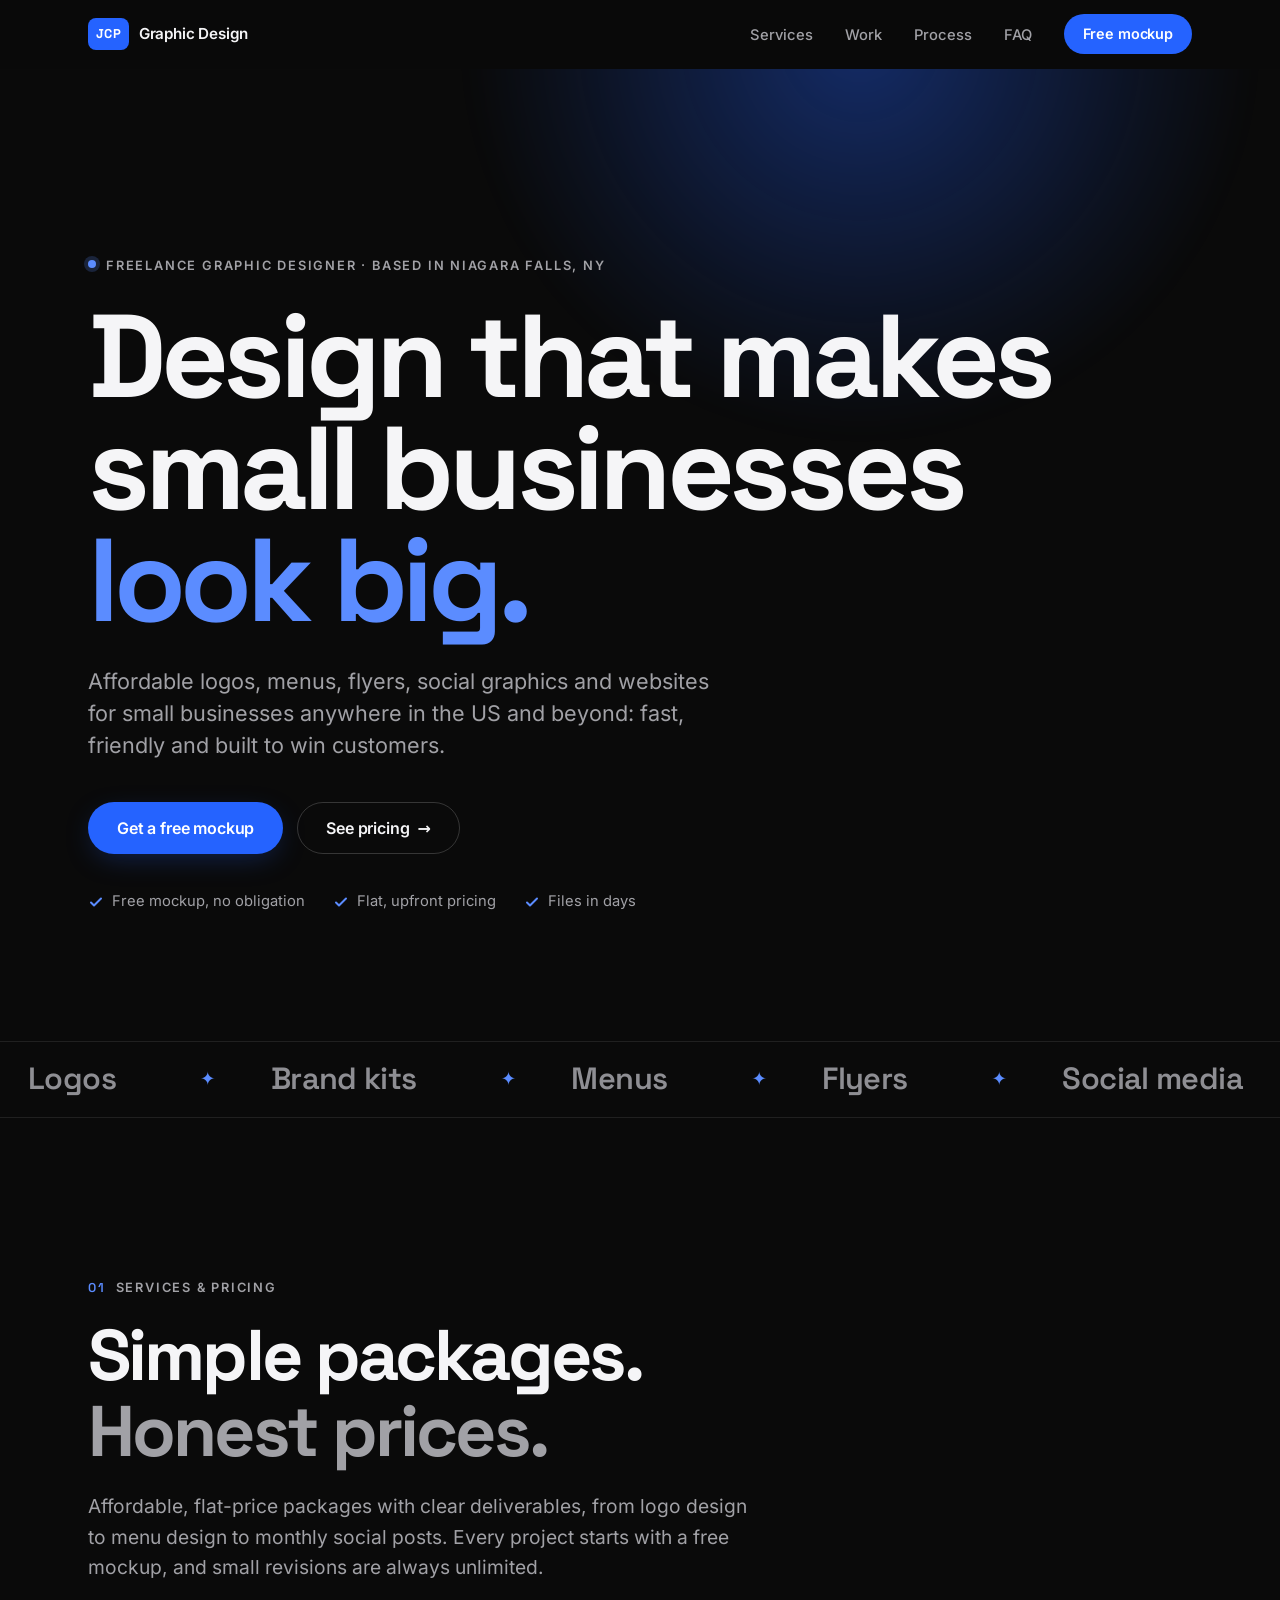
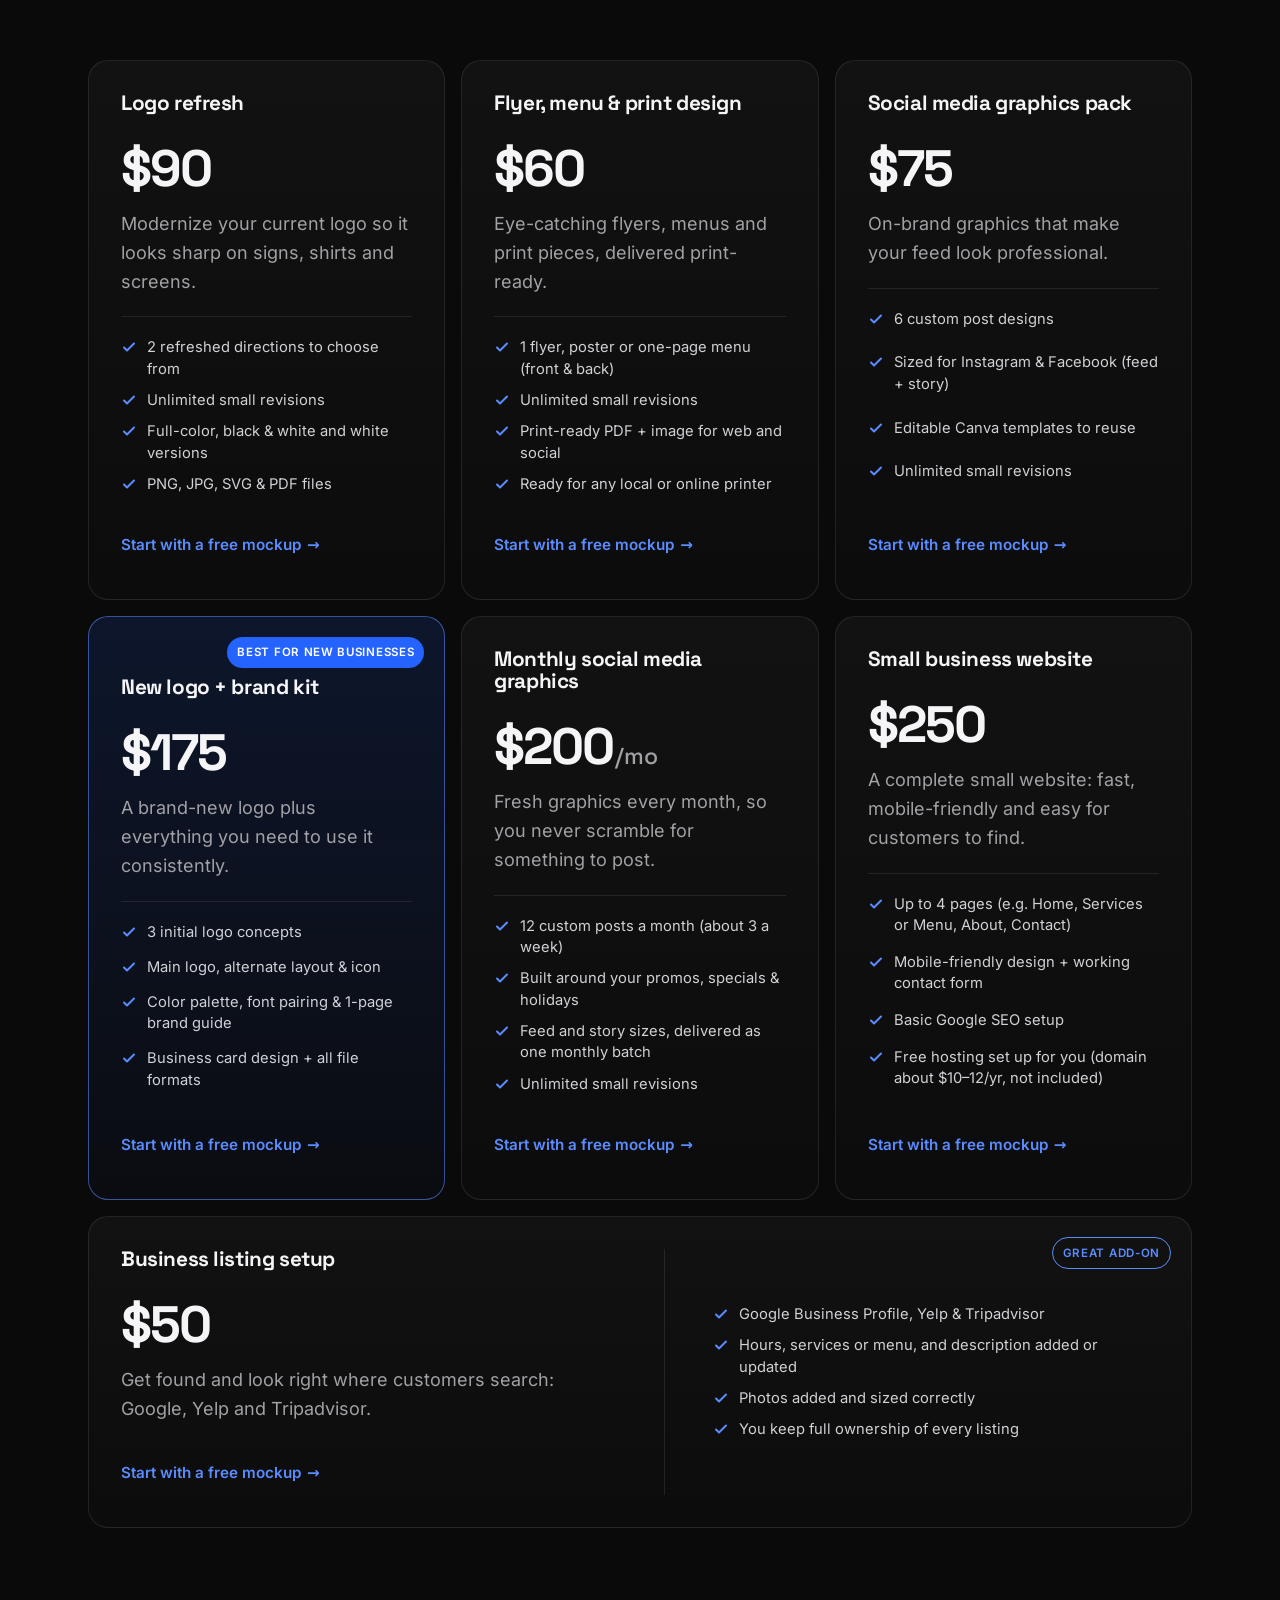
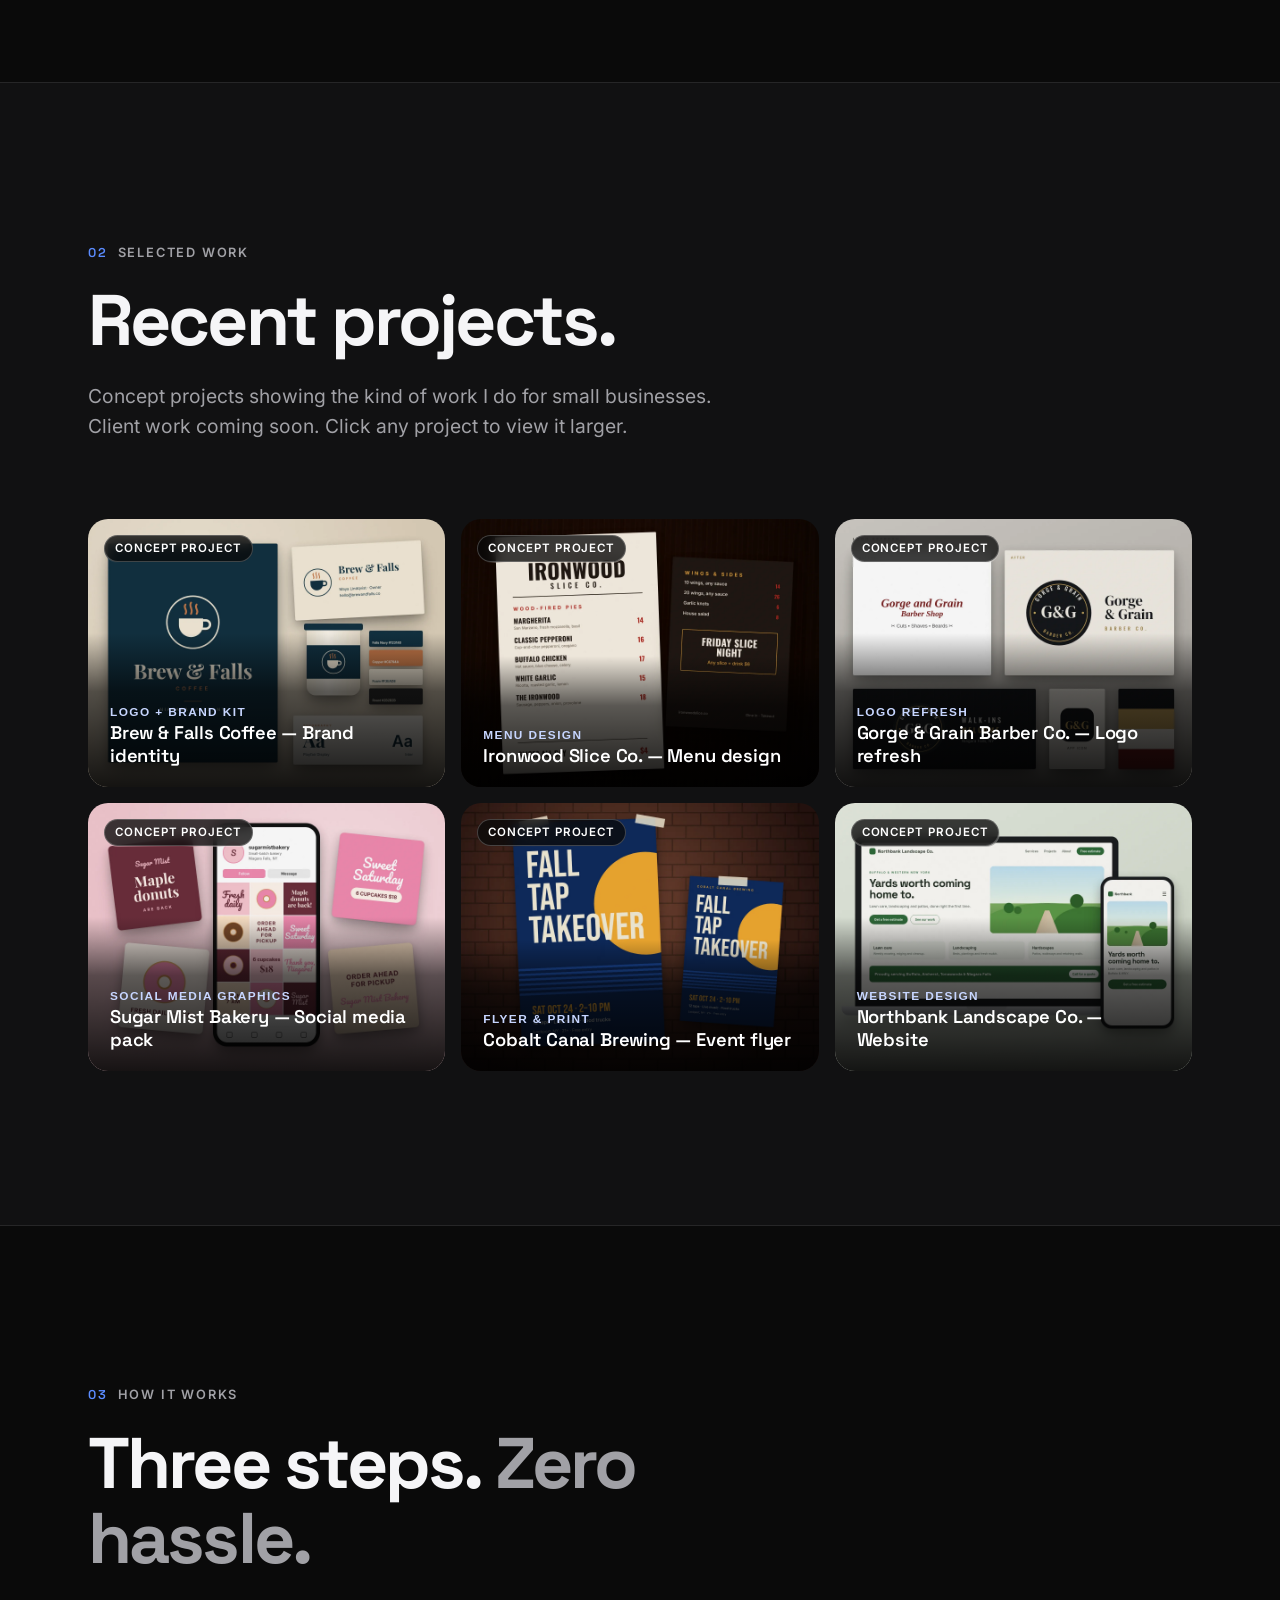
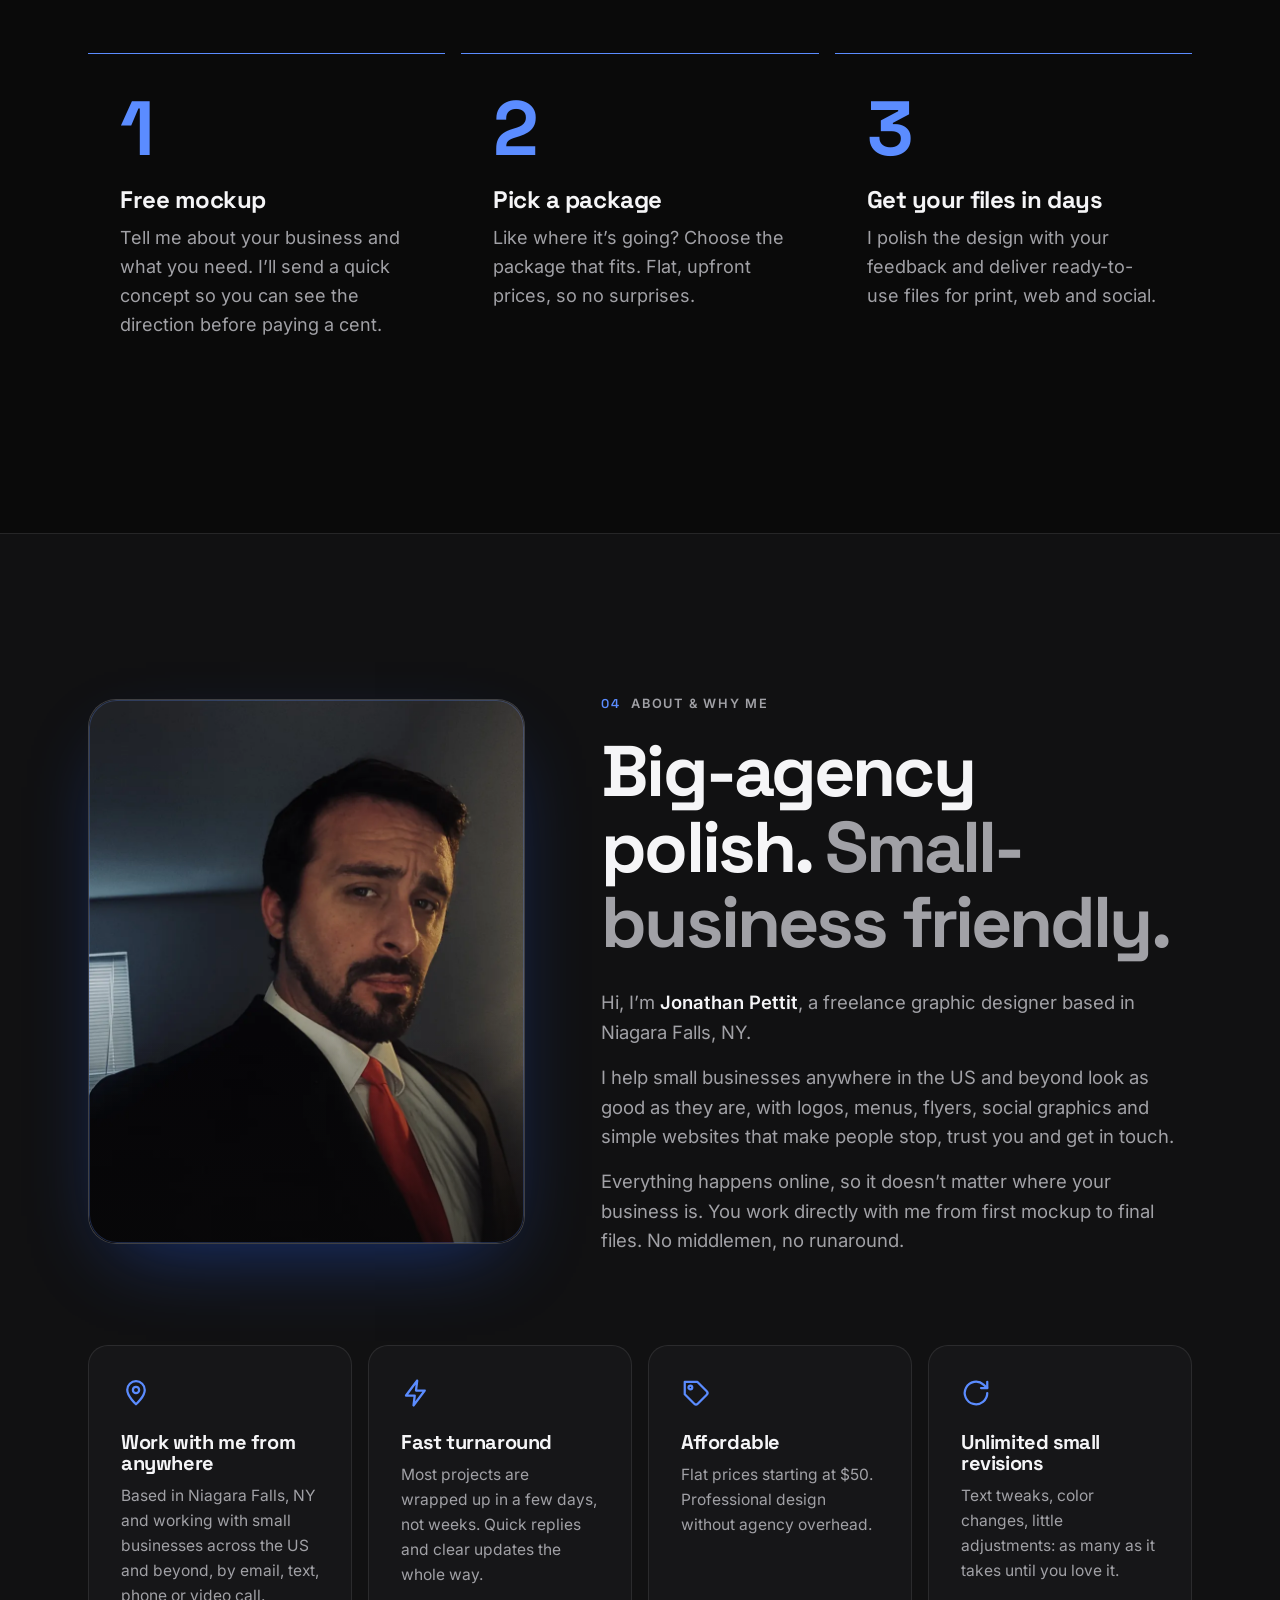
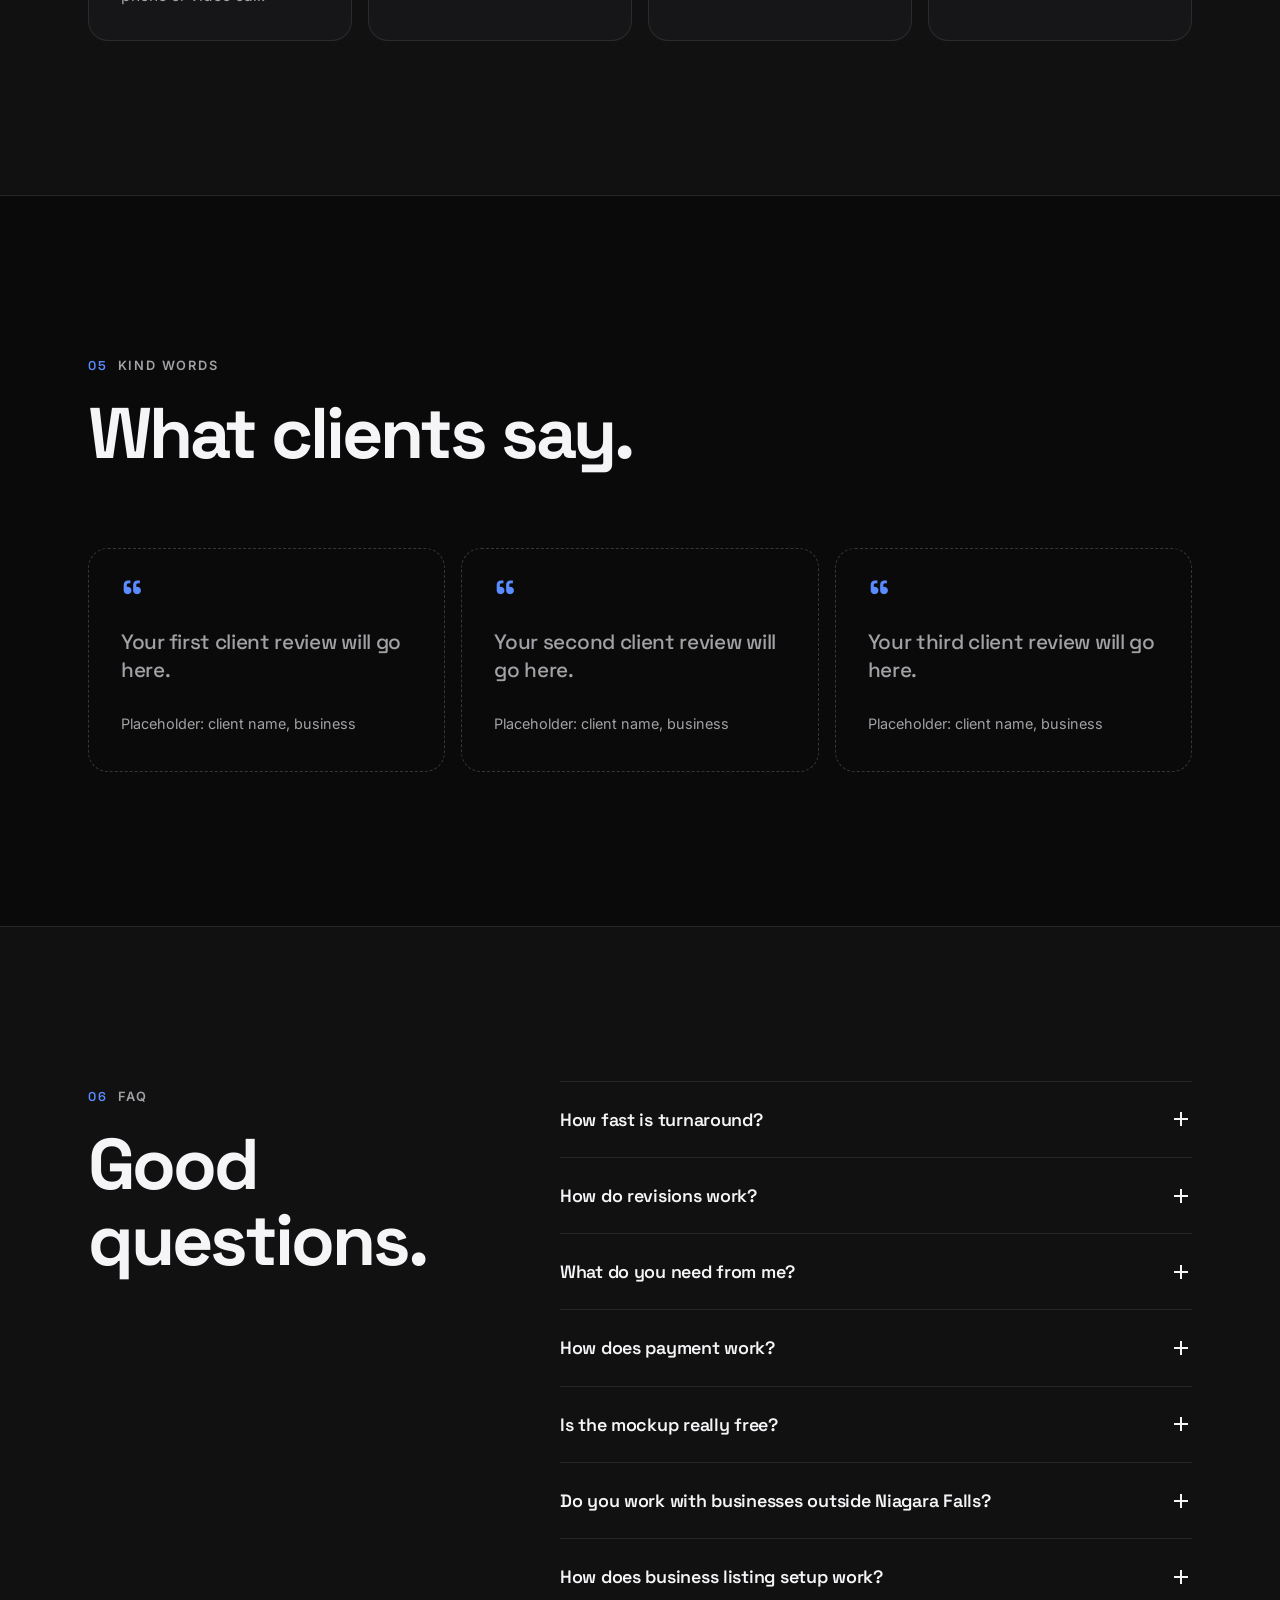
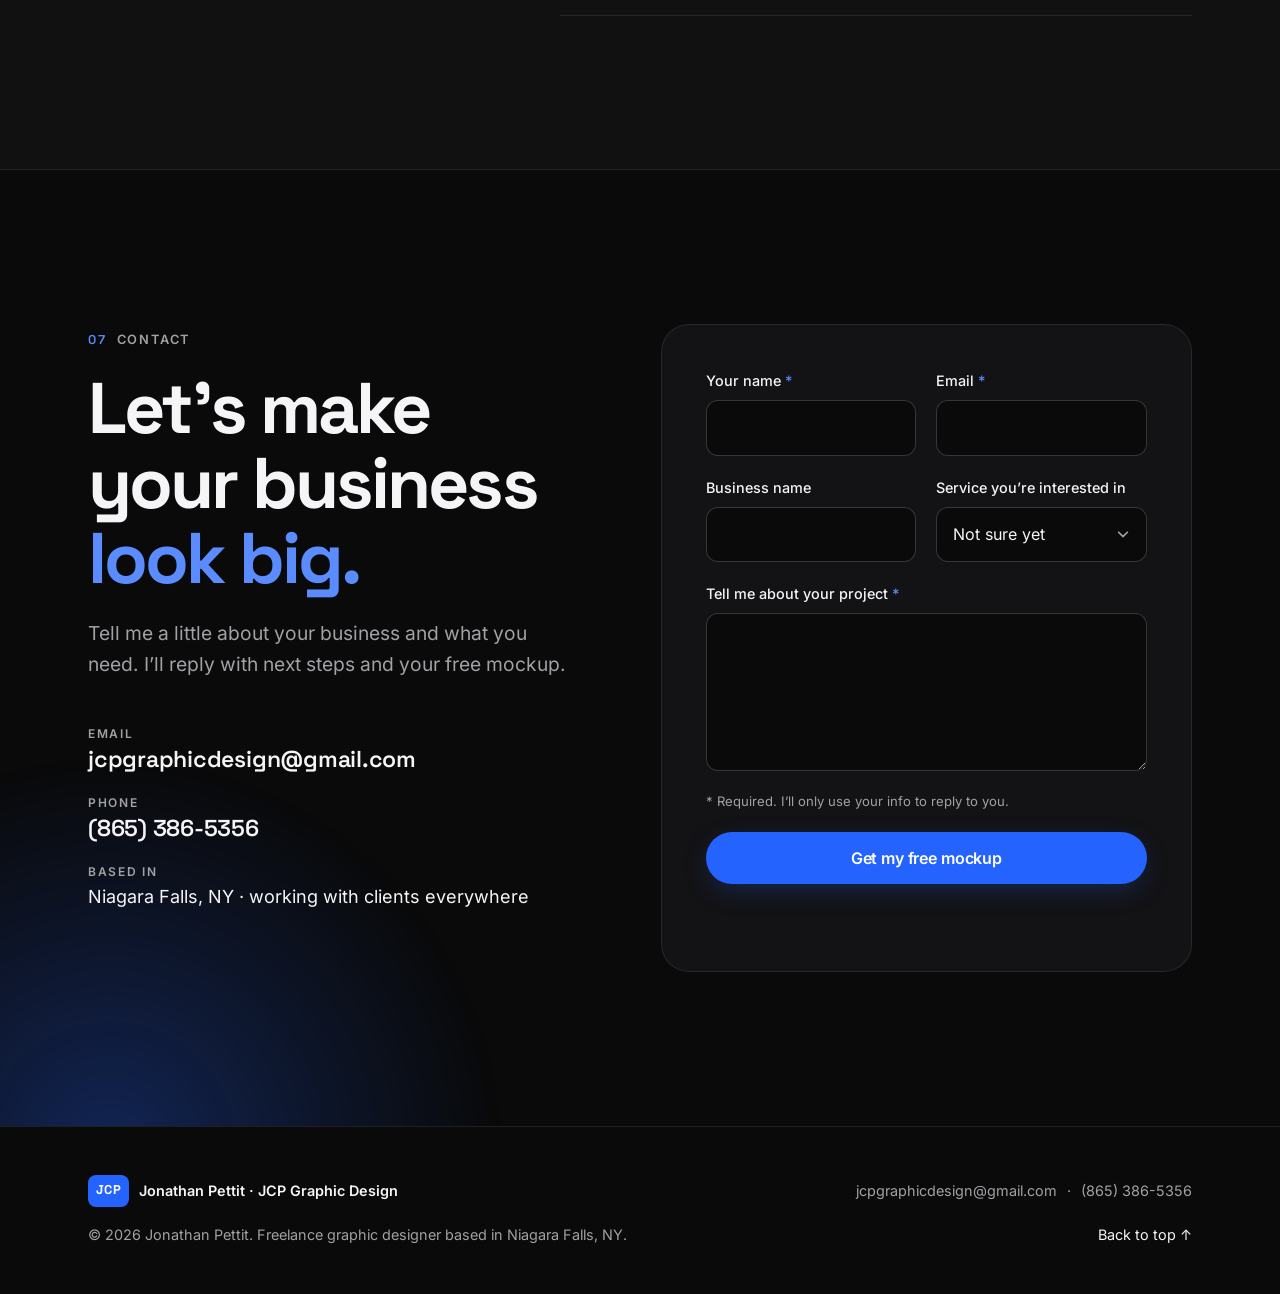
==== commit c1b90e93: "Full-width add-on card for business listing setup; eyebrow alignment" ====
--- a/index.html
+++ b/index.html
@@ -227,7 +227,8 @@
             </ul>
             <a class="card__link" href="#contact" data-service="Small business website">Start with a free mockup <span aria-hidden="true">&rarr;</span></a>
           </li>
-          <li class="card reveal">
+          <li class="card card--wide reveal">
+            <p class="card__tag card__tag--addon">Great add-on</p>
             <h3 class="card__title">Business listing setup</h3>
             <p class="card__price">$50</p>
             <p class="card__desc">Get found and look right where customers search: Google, Yelp and Tripadvisor.</p>
--- a/css/styles.css
+++ b/css/styles.css
@@ -437,3 +437,14 @@
   background: no-repeat center/contain url("data:image/svg+xml,%3Csvg xmlns='http://www.w3.org/2000/svg' viewBox='0 0 16 16'%3E%3Cpath d='M3 8.5l3 3 7-7' fill='none' stroke='%235b8cff' stroke-width='2' stroke-linecap='round' stroke-linejoin='round'/%3E%3C/svg%3E");
 }
 .card__desc { flex: 0; }
+
+/* Wide add-on card (business listing setup) spans the full row on larger screens */
+@media (min-width: 1000px) {
+  .card--wide { grid-column: 1 / -1; display: grid; grid-template-columns: 1fr 1fr; column-gap: 48px; align-items: start; }
+  .card--wide .card__title, .card--wide .card__price, .card--wide .card__desc { grid-column: 1; }
+  .card--wide .card__list { grid-column: 2; grid-row: 1 / span 4; margin-top: 0; padding-top: 0; border-top: 0; padding-left: 48px; border-left: 1px solid var(--line); align-self: stretch; align-content: center; }
+  .card--wide .card__link { grid-column: 1; }
+}
+.card__tag--addon { background: transparent; border: 1px solid var(--accent-text); color: var(--accent-text); }
+.hero .eyebrow { align-items: flex-start; }
+.hero .eyebrow::before { margin-top: .3em; }
